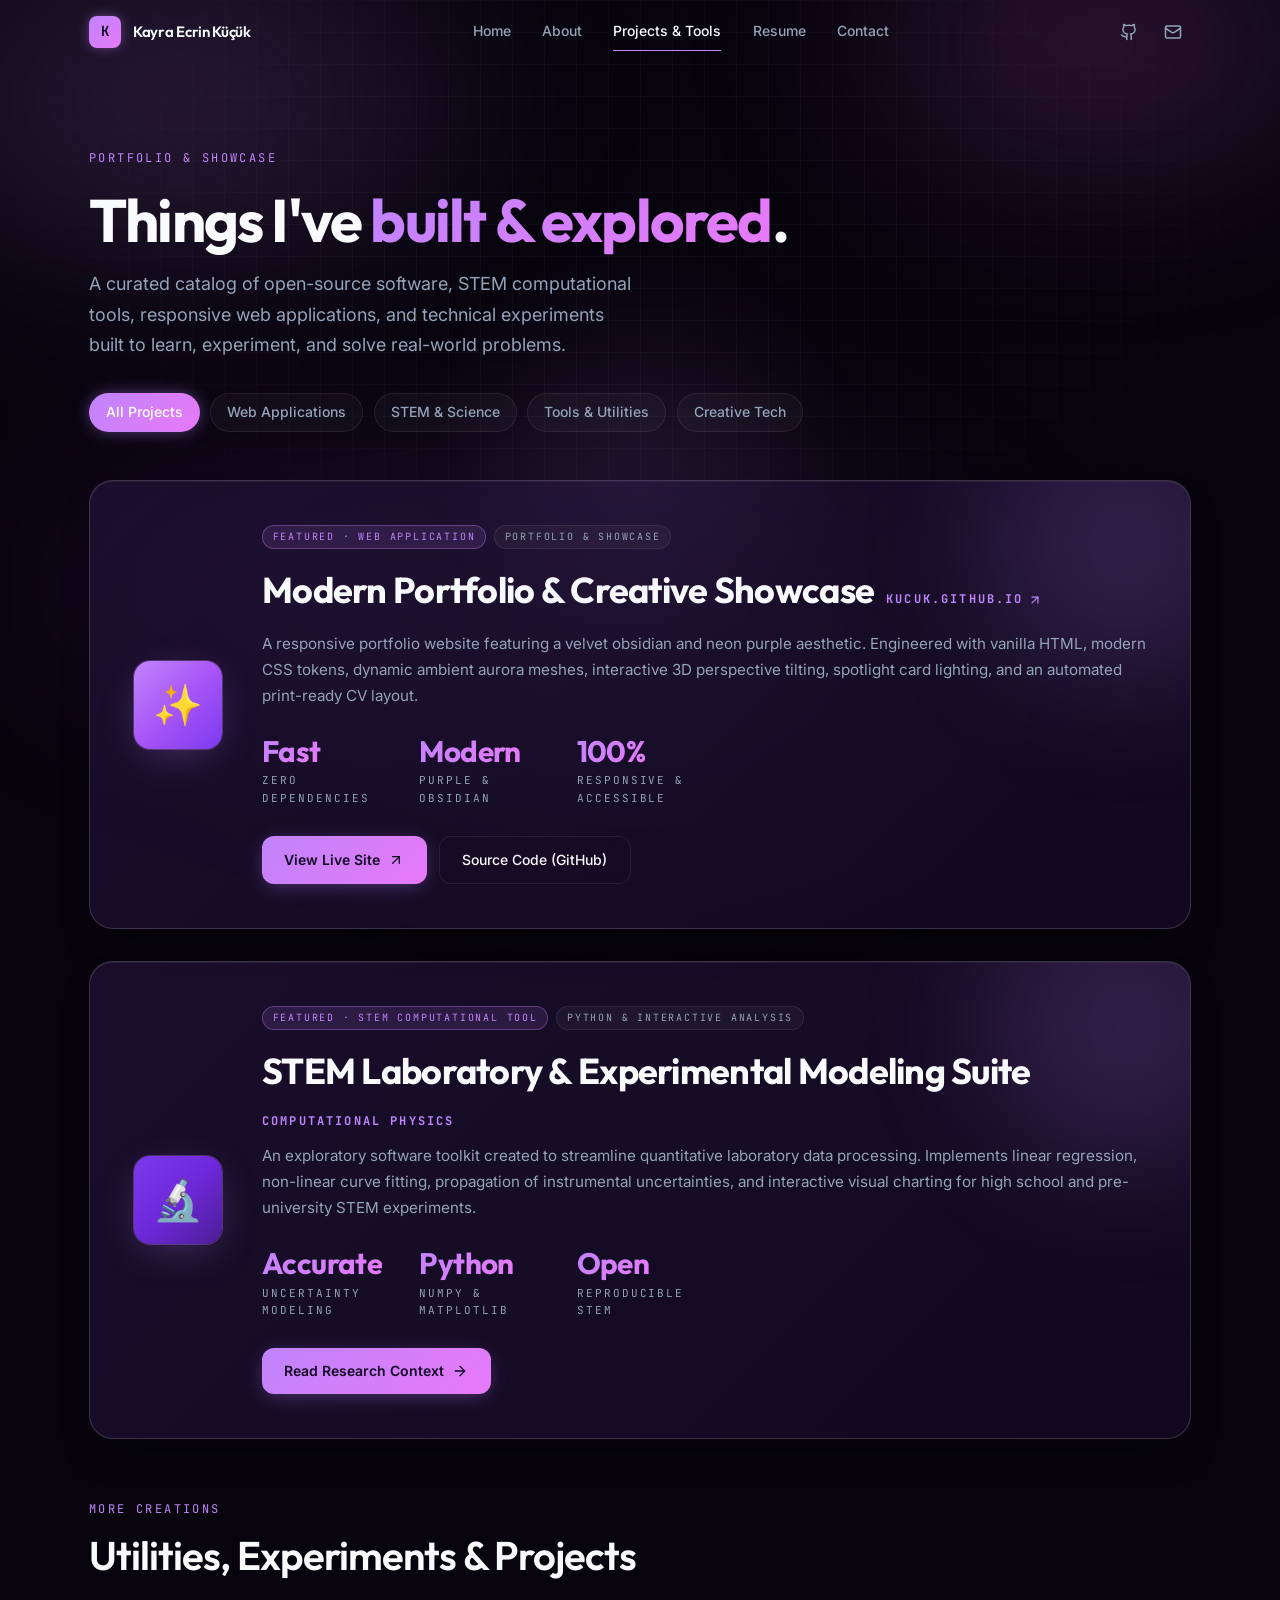
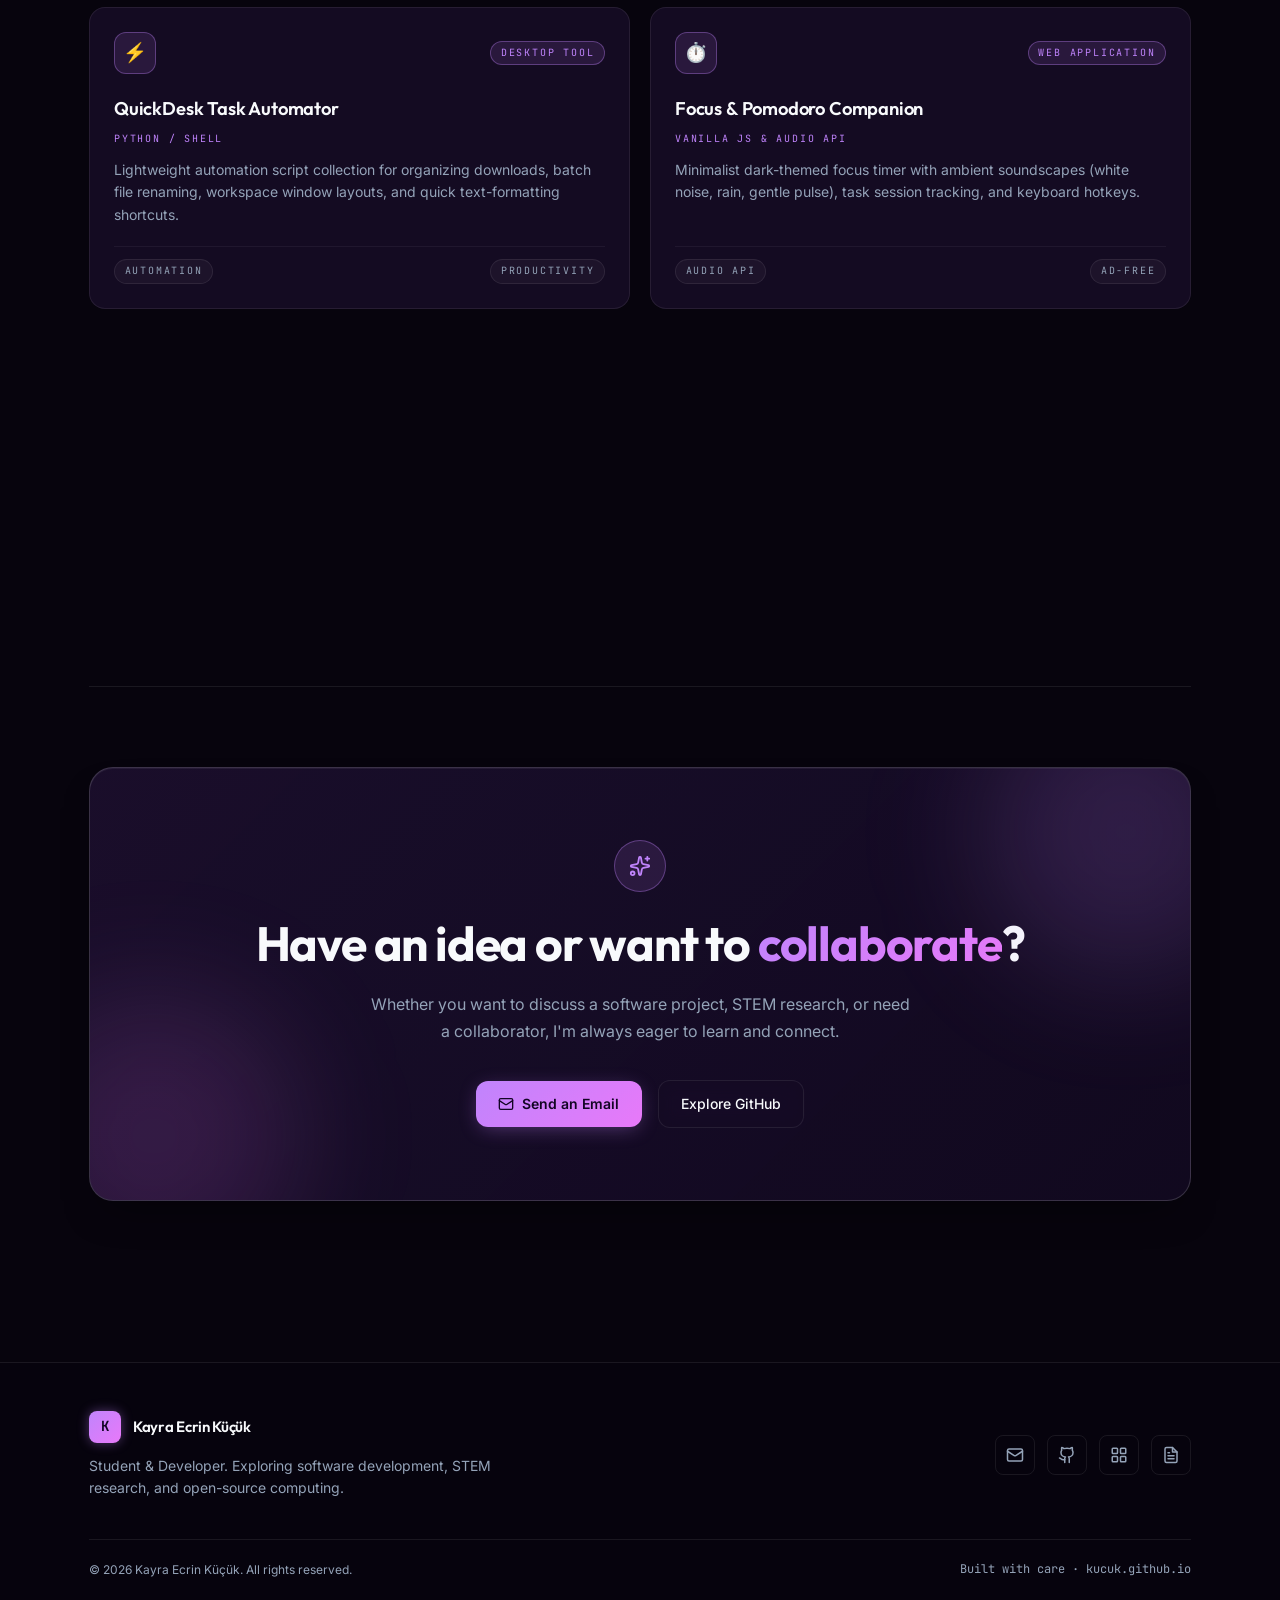
==== projects.html @ c06391b4 "commit" ====
<!DOCTYPE html>
<html lang="en">

<head>
    <meta charset="UTF-8">
    <meta name="viewport" content="width=device-width, initial-scale=1.0">
    <title>Projects & Tools — Kayra Ecrin Küçük</title>
    <link rel="icon" type="image/svg+xml" href="src/favicon.svg">
    <link rel="alternate icon" href="src/favicon.ico">
    <meta name="description"
        content="Explore software projects, STEM utilities, web applications, and technical experiments created by Kayra Ecrin Küçük.">
    <meta name="theme-color" content="#07040d">
    <meta property="og:title" content="Projects & Tools — Kayra Ecrin Küçük">
    <meta property="og:description"
        content="Explore open-source utilities, interactive web applications, computational tools, and creative STEM experiments.">
    <meta property="og:type" content="website">

    <!-- Stylesheets -->
    <link rel="preconnect" href="https://fonts.googleapis.com">
    <link rel="preconnect" href="https://fonts.gstatic.com" crossorigin>
    <link rel="stylesheet" href="css/style.css">
</head>

<body>
    <!-- Top Scroll Progress Bar -->
    <div class="scroll-progress-bar" aria-hidden="true">
        <div class="scroll-progress-indicator" id="scroll-progress"></div>
    </div>

    <!-- Atmospheric Backdrop -->
    <div class="bg-grid-fade" aria-hidden="true"></div>
    <div class="aurora-mesh" aria-hidden="true"></div>

    <!-- Navigation Header -->
    <header class="site-header">
        <div class="max-w-container header-inner">
            <a href="index.html" class="brand-link" aria-label="Kayra Ecrin Küçük Home">
                <span class="brand-logo-box">K</span>
                <span>Kayra Ecrin Küçük</span>
            </a>

            <nav class="nav-links" aria-label="Main Navigation">
                <a href="index.html" class="nav-link">Home</a>
                <a href="index.html#about" class="nav-link">About</a>
                <a href="projects.html" class="nav-link active">Projects & Tools</a>
                <a href="resume.html" class="nav-link">Resume</a>
                <a href="#contact" class="nav-link">Contact</a>
            </nav>

            <div class="header-actions">
                <a href="https://github.com/kkucuk32" target="_blank" rel="noopener noreferrer" class="icon-button"
                    aria-label="GitHub Profile" title="GitHub: @kkucuk32">
                    <svg xmlns="http://www.w3.org/2000/svg" width="18" height="18" viewBox="0 0 24 24" fill="none"
                        stroke="currentColor" stroke-width="2" stroke-linecap="round" stroke-linejoin="round">
                        <path
                            d="M15 22v-4a4.8 4.8 0 0 0-1-3.5c3 0 6-2 6-5.5.08-1.25-.27-2.48-1-3.5.28-1.15.28-2.35 0-3.5 0 0-1 0-3 1.5-2.64-.5-5.36-.5-8 0C6 2 5 2 5 2c-.3 1.15-.3 2.35 0 3.5A5.403 5.403 0 0 0 4 9c0 3.5 3 5.5 6 5.5-.39.49-.68 1.05-.85 1.65-.17.6-.22 1.23-.15 1.85v4">
                        </path>
                        <path d="M9 18c-4.51 2-5-2-7-2"></path>
                    </svg>
                </a>
                <a href="mailto:kayraecrinkucuk@gmail.com" class="icon-button" aria-label="Send Email"
                    title="kayraecrinkucuk@gmail.com">
                    <svg xmlns="http://www.w3.org/2000/svg" width="18" height="18" viewBox="0 0 24 24" fill="none"
                        stroke="currentColor" stroke-width="2" stroke-linecap="round" stroke-linejoin="round">
                        <rect width="20" height="16" x="2" y="4" rx="2"></rect>
                        <path d="m22 7-8.97 5.7a1.94 1.94 0 0 1-2.06 0L2 7"></path>
                    </svg>
                </a>
                <button type="button" class="mobile-toggle" id="mobile-toggle" aria-label="Toggle navigation menu"
                    aria-expanded="false">
                    <svg xmlns="http://www.w3.org/2000/svg" width="18" height="18" viewBox="0 0 24 24" fill="none"
                        stroke="currentColor" stroke-width="2" stroke-linecap="round" stroke-linejoin="round">
                        <path d="M4 6h16"></path>
                        <path d="M4 12h16"></path>
                        <path d="M4 18h16"></path>
                    </svg>
                </button>
            </div>
        </div>
    </header>

    <!-- Mobile Drawer -->
    <div class="mobile-nav-drawer" id="mobile-drawer" aria-label="Mobile Navigation">
        <a href="index.html" class="mobile-nav-link">
            <span>Home</span>
            <span>→</span>
        </a>
        <a href="index.html#about" class="mobile-nav-link">
            <span>About</span>
            <span>→</span>
        </a>
        <a href="projects.html" class="mobile-nav-link active">
            <span>Projects & Tools</span>
            <span>→</span>
        </a>
        <a href="resume.html" class="mobile-nav-link">
            <span>Resume / Profile</span>
            <span>→</span>
        </a>
        <a href="#contact" class="mobile-nav-link">
            <span>Contact</span>
            <span>→</span>
        </a>
        <a href="mailto:kayraecrinkucuk@gmail.com" class="mobile-nav-link">
            <span>Email (kayraecrinkucuk@gmail.com)</span>
            <span>✉️</span>
        </a>
        <a href="https://github.com/kkucuk32" target="_blank" rel="noopener noreferrer" class="mobile-nav-link">
            <span>GitHub (@kkucuk32)</span>
            <span>↗</span>
        </a>
    </div>

    <!-- Main Content -->
    <main class="site-main">
        <div class="max-w-container section-pad">
            <!-- Header Title -->
            <div class="reveal">
                <span class="section-tag">Portfolio & Showcase</span>
                <h1 class="hero-title" style="margin-top: 0.5rem; font-size: clamp(2.4rem, 5vw, 3.75rem);">
                    Things I've <span class="text-gradient">built & explored</span>.
                </h1>
                <p class="hero-desc" style="margin-top: 1rem;">
                    A curated catalog of open-source software, STEM computational tools, responsive web applications,
                    and technical experiments built to learn, experiment, and solve real-world problems.
                </p>
            </div>

            <!-- Filter Buttons -->
            <div class="reveal filter-tabs">
                <button type="button" class="filter-btn active" data-filter="all">All Projects</button>
                <button type="button" class="filter-btn" data-filter="web">Web Applications</button>
                <button type="button" class="filter-btn" data-filter="stem">STEM & Science</button>
                <button type="button" class="filter-btn" data-filter="tools">Tools & Utilities</button>
                <button type="button" class="filter-btn" data-filter="creative">Creative Tech</button>
            </div>

            <!-- Featured Highlight Project Hero Card 1 -->
            <div class="reveal project-filter-item" data-category="web">
                <article class="featured-project-card">
                    <div class="cta-glow-1"></div>
                    <div class="featured-project-grid">
                        <div class="featured-logo-box" style="background: linear-gradient(135deg, #c084fc 0%, #a855f7 50%, #7c3aed 100%);">
                            ✨
                        </div>
                        <div>
                            <div style="display: flex; align-items: center; gap: 0.5rem; flex-wrap: wrap;">
                                <span class="tag-badge" style="background: rgba(192, 132, 252, 0.12); border-color: rgba(192, 132, 252, 0.35); color: #c084fc;">Featured · Web Application</span>
                                <span class="tag-badge-muted">Portfolio & Showcase</span>
                            </div>

                            <h2 class="featured-project-title">
                                <span>Modern Portfolio & Creative Showcase</span>
                                <a href="index.html" class="featured-link-sub">
                                    <span>kucuk.github.io</span>
                                    <svg xmlns="http://www.w3.org/2000/svg" width="14" height="14" viewBox="0 0 24 24"
                                        fill="none" stroke="currentColor" stroke-width="2" stroke-linecap="round"
                                        stroke-linejoin="round">
                                        <path d="M7 7h10v10"></path>
                                        <path d="M7 17 17 7"></path>
                                    </svg>
                                </a>
                            </h2>

                            <p class="hero-desc" style="margin-top: 0.75rem; max-width: 100%; font-size: 0.95rem;">
                                A responsive portfolio website featuring a velvet obsidian and neon purple aesthetic.
                                Engineered with vanilla HTML, modern CSS tokens, dynamic ambient aurora meshes, interactive 3D perspective tilting, spotlight card lighting, and an automated print-ready CV layout.
                            </p>

                            <div class="featured-stats-row">
                                <div class="stat-item">
                                    <span class="stat-number" style="font-size: 1.85rem;"><span
                                            class="text-gradient">Fast</span></span>
                                    <span class="stat-label">Zero Dependencies</span>
                                </div>
                                <div class="stat-item">
                                    <span class="stat-number" style="font-size: 1.85rem;"><span
                                            class="text-gradient">Modern</span></span>
                                    <span class="stat-label">Purple & Obsidian</span>
                                </div>
                                <div class="stat-item">
                                    <span class="stat-number" style="font-size: 1.85rem;"><span
                                            class="text-gradient">100%</span></span>
                                    <span class="stat-label">Responsive & Accessible</span>
                                </div>
                            </div>

                            <div style="margin-top: 1.75rem; display: flex; gap: 0.75rem; flex-wrap: wrap;">
                                <a href="index.html" class="btn-primary animate-pulse-glow">
                                    <span>View Live Site</span>
                                    <svg class="btn-arrow" xmlns="http://www.w3.org/2000/svg" width="16" height="16"
                                        viewBox="0 0 24 24" fill="none" stroke="currentColor" stroke-width="2"
                                        stroke-linecap="round" stroke-linejoin="round">
                                        <path d="M7 7h10v10"></path>
                                        <path d="M7 17 17 7"></path>
                                    </svg>
                                </a>
                                <a href="https://github.com/kkucuk32/kucuk.github.io" target="_blank" rel="noopener noreferrer" class="btn-secondary">
                                    <span>Source Code (GitHub)</span>
                                </a>
                            </div>
                        </div>
                    </div>
                </article>
            </div>

            <!-- Featured Highlight Project Hero Card 2 -->
            <div class="reveal project-filter-item" data-category="stem" style="margin-top: 2rem;">
                <article class="featured-project-card" style="margin-top: 0;">
                    <div class="cta-glow-1"></div>
                    <div class="featured-project-grid">
                        <div class="featured-logo-box" style="background: linear-gradient(135deg, #7c3aed 0%, #6d28d9 50%, #4c1d95 100%);">
                            🔬
                        </div>
                        <div>
                            <div style="display: flex; align-items: center; gap: 0.5rem; flex-wrap: wrap;">
                                <span class="tag-badge">Featured · STEM Computational Tool</span>
                                <span class="tag-badge-muted">Python & Interactive Analysis</span>
                            </div>

                            <h2 class="featured-project-title">
                                <span>STEM Laboratory & Experimental Modeling Suite</span>
                                <span class="featured-link-sub">
                                    <span>Computational Physics</span>
                                </span>
                            </h2>

                            <p class="hero-desc" style="margin-top: 0.75rem; max-width: 100%; font-size: 0.95rem;">
                                An exploratory software toolkit created to streamline quantitative laboratory data processing.
                                Implements linear regression, non-linear curve fitting, propagation of instrumental uncertainties,
                                and interactive visual charting for high school and pre-university STEM experiments.
                            </p>

                            <div class="featured-stats-row">
                                <div class="stat-item">
                                    <span class="stat-number" style="font-size: 1.85rem;"><span
                                            class="text-gradient">Accurate</span></span>
                                    <span class="stat-label">Uncertainty Modeling</span>
                                </div>
                                <div class="stat-item">
                                    <span class="stat-number" style="font-size: 1.85rem;"><span
                                            class="text-gradient">Python</span></span>
                                    <span class="stat-label">NumPy & Matplotlib</span>
                                </div>
                                <div class="stat-item">
                                    <span class="stat-number" style="font-size: 1.85rem;"><span
                                            class="text-gradient">Open</span></span>
                                    <span class="stat-label">Reproducible STEM</span>
                                </div>
                            </div>

                            <div style="margin-top: 1.75rem;">
                                <a href="resume.html#investigations" class="btn-primary">
                                    <span>Read Research Context</span>
                                    <svg class="btn-arrow" xmlns="http://www.w3.org/2000/svg" width="16" height="16"
                                        viewBox="0 0 24 24" fill="none" stroke="currentColor" stroke-width="2"
                                        stroke-linecap="round" stroke-linejoin="round">
                                        <path d="M5 12h14"></path>
                                        <path d="m12 5 7 7-7 7"></path>
                                    </svg>
                                </a>
                            </div>
                        </div>
                    </div>
                </article>
            </div>

            <!-- Additional Projects Grid -->
            <div style="margin-top: 3.5rem;">
                <div class="reveal">
                    <span class="section-tag">More Creations</span>
                    <h2 class="section-heading">Utilities, Experiments & Projects</h2>
                </div>

                <div class="projects-grid" style="margin-top: 1.75rem;">
                    <!-- Project Item 3 -->
                    <div class="reveal project-filter-item" data-category="tools">
                        <div class="spotlight-card">
                            <div class="spotlight-top">
                                <div class="spotlight-icon-box">⚡</div>
                                <span class="tag-badge">Desktop Tool</span>
                            </div>
                            <h3 class="spotlight-title">QuickDesk Task Automator</h3>
                            <span class="spotlight-link-tag">
                                Python / Shell
                            </span>
                            <p class="spotlight-desc">
                                Lightweight automation script collection for organizing downloads, batch file renaming,
                                workspace window layouts, and quick text-formatting shortcuts.
                            </p>
                            <div class="spotlight-footer">
                                <span class="tag-badge-muted">Automation</span>
                                <span class="tag-badge-muted">Productivity</span>
                            </div>
                        </div>
                    </div>

                    <!-- Project Item 4 -->
                    <div class="reveal project-filter-item" data-category="web">
                        <div class="spotlight-card">
                            <div class="spotlight-top">
                                <div class="spotlight-icon-box">⏱️</div>
                                <span class="tag-badge">Web Application</span>
                            </div>
                            <h3 class="spotlight-title">Focus & Pomodoro Companion</h3>
                            <span class="spotlight-link-tag">
                                Vanilla JS & Audio API
                            </span>
                            <p class="spotlight-desc">
                                Minimalist dark-themed focus timer with ambient soundscapes (white noise, rain, gentle pulse),
                                task session tracking, and keyboard hotkeys.
                            </p>
                            <div class="spotlight-footer">
                                <span class="tag-badge-muted">Audio API</span>
                                <span class="tag-badge-muted">Ad-Free</span>
                            </div>
                        </div>
                    </div>

                    <!-- Project Item 5 -->
                    <div class="reveal project-filter-item" data-category="stem">
                        <div class="spotlight-card">
                            <div class="spotlight-top">
                                <div class="spotlight-icon-box">📊</div>
                                <span class="tag-badge">STEM Analysis</span>
                            </div>
                            <h3 class="spotlight-title">RC Circuit Discharge Simulator</h3>
                            <span class="spotlight-link-tag">
                                Calculus & Simulation
                            </span>
                            <p class="spotlight-desc">
                                Mathematical model illustrating differential equations governing capacitor charging and discharging
                                through resistive networks with real-time parameter tweaking.
                            </p>
                            <div class="spotlight-footer">
                                <span class="tag-badge-muted">Mathematics</span>
                                <span class="tag-badge-muted">Electronics</span>
                            </div>
                        </div>
                    </div>

                    <!-- Project Item 6 -->
                    <div class="reveal project-filter-item" data-category="creative">
                        <div class="spotlight-card">
                            <div class="spotlight-top">
                                <div class="spotlight-icon-box">🎨</div>
                                <span class="tag-badge">Creative Tech</span>
                            </div>
                            <h3 class="spotlight-title">Generative Shader Canvas</h3>
                            <span class="spotlight-link-tag">
                                WebGL / Canvas API
                            </span>
                            <p class="spotlight-desc">
                                Interactive generative art experiments featuring particle flow fields, wave harmonics,
                                and audio-reactive spectrum visualizations rendered in real-time.
                            </p>
                            <div class="spotlight-footer">
                                <span class="tag-badge-muted">WebGL</span>
                                <span class="tag-badge-muted">Generative Art</span>
                            </div>
                        </div>
                    </div>
                </div>
            </div>

            <!-- CTA Section -->
            <section id="contact" class="section-divider section-pad" style="margin-top: 3.5rem;">
                <div class="reveal">
                    <div class="cta-card">
                        <div class="cta-glow-1"></div>
                        <div class="cta-glow-2"></div>

                        <div class="cta-icon-box">
                            <svg xmlns="http://www.w3.org/2000/svg" width="22" height="22" viewBox="0 0 24 24"
                                fill="none" stroke="currentColor" stroke-width="2" stroke-linecap="round"
                                stroke-linejoin="round">
                                <path
                                    d="M11.017 2.814a1 1 0 0 1 1.966 0l1.051 5.558a2 2 0 0 0 1.594 1.594l5.558 1.051a1 1 0 0 1 0 1.966l-5.558 1.051a2 2 0 0 0-1.594 1.594l-1.051 5.558a1 1 0 0 1-1.966 0l-1.051-5.558a2 2 0 0 0-1.594-1.594l-5.558-1.051a1 1 0 0 1 0-1.966l5.558-1.051a2 2 0 0 0 1.594-1.594z">
                                </path>
                                <path d="M20 2v4"></path>
                                <path d="M22 4h-4"></path>
                                <circle cx="4" cy="20" r="2"></circle>
                            </svg>
                        </div>

                        <h2 class="cta-title">
                            Have an idea or want to <span class="text-gradient">collaborate</span>?
                        </h2>

                        <p class="cta-desc">
                            Whether you want to discuss a software project, STEM research, or need a collaborator,
                            I'm always eager to learn and connect.
                        </p>

                        <div class="cta-actions">
                            <a href="mailto:kayraecrinkucuk@gmail.com" class="btn-primary animate-pulse-glow">
                                <svg xmlns="http://www.w3.org/2000/svg" width="16" height="16" viewBox="0 0 24 24"
                                    fill="none" stroke="currentColor" stroke-width="2" stroke-linecap="round"
                                    stroke-linejoin="round">
                                    <rect width="20" height="16" x="2" y="4" rx="2"></rect>
                                    <path d="m22 7-8.97 5.7a1.94 1.94 0 0 1-2.06 0L2 7"></path>
                                </svg>
                                <span>Send an Email</span>
                            </a>
                            <a href="https://github.com/kkucuk32" target="_blank" rel="noopener noreferrer"
                                class="btn-secondary">
                                <span>Explore GitHub</span>
                            </a>
                        </div>
                    </div>
                </div>
            </section>
        </div>
    </main>

    <!-- Footer -->
    <footer class="site-footer">
        <div class="max-w-container">
            <div class="footer-top">
                <div class="footer-brand">
                    <a href="index.html" class="brand-link">
                        <span class="brand-logo-box">K</span>
                        <span>Kayra Ecrin Küçük</span>
                    </a>
                    <p class="footer-bio">
                        Student & Developer. Exploring software development, STEM research, and open-source computing.
                    </p>
                </div>

                <div class="footer-social-links">
                    <a href="mailto:kayraecrinkucuk@gmail.com" class="footer-social-btn"
                        aria-label="Email Kayra Ecrin Küçük" title="kayraecrinkucuk@gmail.com">
                        <svg xmlns="http://www.w3.org/2000/svg" width="18" height="18" viewBox="0 0 24 24" fill="none"
                            stroke="currentColor" stroke-width="2" stroke-linecap="round" stroke-linejoin="round">
                            <rect width="20" height="16" x="2" y="4" rx="2"></rect>
                            <path d="m22 7-8.97 5.7a1.94 1.94 0 0 1-2.06 0L2 7"></path>
                        </svg>
                    </a>
                    <a href="https://github.com/kkucuk32" target="_blank" rel="noopener noreferrer"
                        class="footer-social-btn" aria-label="GitHub Profile" title="GitHub">
                        <svg xmlns="http://www.w3.org/2000/svg" width="18" height="18" viewBox="0 0 24 24" fill="none"
                            stroke="currentColor" stroke-width="2" stroke-linecap="round" stroke-linejoin="round">
                            <path
                                d="M15 22v-4a4.8 4.8 0 0 0-1-3.5c3 0 6-2 6-5.5.08-1.25-.27-2.48-1-3.5.28-1.15.28-2.35 0-3.5 0 0-1 0-3 1.5-2.64-.5-5.36-.5-8 0C6 2 5 2 5 2c-.3 1.15-.3 2.35 0 3.5A5.403 5.403 0 0 0 4 9c0 3.5 3 5.5 6 5.5-.39.49-.68 1.05-.85 1.65-.17.6-.22 1.23-.15 1.85v4">
                            </path>
                            <path d="M9 18c-4.51 2-5-2-7-2"></path>
                        </svg>
                    </a>
                    <a href="projects.html" class="footer-social-btn" aria-label="Projects" title="Projects">
                        <svg xmlns="http://www.w3.org/2000/svg" width="18" height="18" viewBox="0 0 24 24" fill="none"
                            stroke="currentColor" stroke-width="2" stroke-linecap="round" stroke-linejoin="round">
                            <rect width="7" height="7" x="3" y="3" rx="1"></rect>
                            <rect width="7" height="7" x="14" y="3" rx="1"></rect>
                            <rect width="7" height="7" x="14" y="14" rx="1"></rect>
                            <rect width="7" height="7" x="3" y="14" rx="1"></rect>
                        </svg>
                    </a>
                    <a href="resume.html" class="footer-social-btn" aria-label="Resume / CV" title="Resume">
                        <svg xmlns="http://www.w3.org/2000/svg" width="18" height="18" viewBox="0 0 24 24" fill="none"
                            stroke="currentColor" stroke-width="2" stroke-linecap="round" stroke-linejoin="round">
                            <path d="M14 2H6a2 2 0 0 0-2 2v16a2 2 0 0 0 2 2h12a2 2 0 0 0 2-2V8z"></path>
                            <polyline points="14 2 14 8 20 8"></polyline>
                            <line x1="16" y1="13" x2="8" y2="13"></line>
                            <line x1="16" y1="17" x2="8" y2="17"></line>
                            <polyline points="10 9 9 9 8 9"></polyline>
                        </svg>
                    </a>
                </div>
            </div>

            <div class="footer-bottom">
                <span>© 2026 Kayra Ecrin Küçük. All rights reserved.</span>
                <span class="font-mono">Built with care · kucuk.github.io</span>
            </div>
        </div>
    </footer>

    <!-- JavaScript -->
    <script src="scripts/main.js"></script>
</body>

</html>
---- css/style.css ----
﻿@import url('https://fonts.googleapis.com/css2?family=Inter:wght@300;400;500;600;700;800&family=JetBrains+Mono:wght@400;500;600&family=Outfit:wght@500;600;700;800&display=swap');

:root {
    /* Color Palette — Kayra Ecrin Küçük's Velvet Obsidian & Luminous Purple Aesthetic */
    --background: #07040d;
    --background-subtle: #0d0718;
    --surface: rgba(20, 11, 36, 0.6);
    --surface-elevated: rgba(34, 18, 56, 0.7);
    --surface-solid: #140b24;
    --border: rgba(255, 255, 255, 0.08);
    --border-strong: rgba(255, 255, 255, 0.16);
    --border-primary: rgba(192, 132, 252, 0.35);

    --primary: #c084fc;
    --primary-glow: #e879f9;
    --primary-foreground: #120524;
    --primary-subtle: rgba(192, 132, 252, 0.12);

    --foreground: #f8fafc;
    --muted-foreground: #94a3b8;

    --font-sans: 'Inter', -apple-system, BlinkMacSystemFont, 'Segoe UI', Roboto, sans-serif;
    --font-display: 'Outfit', 'Inter', sans-serif;
    --font-mono: 'JetBrains Mono', ui-monospace, monospace;

    --radius-sm: 8px;
    --radius-md: 12px;
    --radius-lg: 16px;
    --radius-xl: 24px;
    --radius-full: 9999px;

    --gradient-warm: linear-gradient(135deg, #c084fc 0%, #e879f9 100%);
    --gradient-radial: radial-gradient(circle at 50% 0%, rgba(192, 132, 252, 0.15) 0%, transparent 65%);
    --shadow-card: 0 1px 0 0 rgba(255, 255, 255, 0.06) inset, 0 20px 40px -20px rgba(0, 0, 0, 0.6);
    --shadow-glow: 0 0 0 1px rgba(192, 132, 252, 0.3), 0 10px 40px -10px rgba(192, 132, 252, 0.35);

    --max-w-content: 1150px;
}

/* Reset & Base */
*, *::before, *::after {
    box-sizing: border-box;
    margin: 0;
    padding: 0;
}

html {
    scroll-behavior: smooth;
    color-scheme: dark;
    -webkit-font-smoothing: antialiased;
    -moz-osx-font-smoothing: grayscale;
    text-rendering: optimizeLegibility;
}

body {
    background-color: var(--background);
    color: var(--foreground);
    font-family: var(--font-sans);
    line-height: 1.6;
    overflow-x: hidden;
    min-height: 100vh;
    display: flex;
    flex-direction: column;
}

::selection {
    background-color: rgba(192, 132, 252, 0.3);
    color: #ffffff;
}

a {
    color: inherit;
    text-decoration: none;
}

button {
    background: none;
    border: none;
    color: inherit;
    cursor: pointer;
    font: inherit;
}

/* Top Scroll Progress Line */
.scroll-progress-bar {
    position: fixed;
    left: 0;
    top: 0;
    width: 100%;
    height: 2px;
    z-index: 100;
    background: transparent;
    pointer-events: none;
}

.scroll-progress-indicator {
    height: 100%;
    width: 0%;
    background: var(--gradient-warm);
    box-shadow: 0 0 14px rgba(192, 132, 252, 0.7);
    transition: width 0.08s linear;
}

/* Background Atmosphere Effects */
.bg-grid-fade {
    position: absolute;
    inset: 0;
    background-image: 
        linear-gradient(to right, rgba(255, 255, 255, 0.03) 1px, transparent 1px),
        linear-gradient(to bottom, rgba(255, 255, 255, 0.03) 1px, transparent 1px);
    background-size: 32px 32px;
    mask-image: radial-gradient(ellipse 70% 60% at 50% 25%, #000 30%, transparent 80%);
    -webkit-mask-image: radial-gradient(ellipse 70% 60% at 50% 25%, #000 30%, transparent 80%);
    pointer-events: none;
    z-index: 0;
}

.aurora-mesh {
    position: absolute;
    left: 50%;
    top: 35%;
    width: 120%;
    height: 120%;
    transform: translate(-50%, -50%);
    background:
        radial-gradient(35% 30% at 20% 30%, rgba(192, 132, 252, 0.22) 0%, transparent 70%),
        radial-gradient(30% 25% at 80% 25%, rgba(232, 121, 249, 0.2) 0%, transparent 70%),
        radial-gradient(40% 35% at 50% 80%, rgba(192, 132, 252, 0.16) 0%, transparent 70%),
        radial-gradient(28% 22% at 25% 75%, rgba(168, 85, 247, 0.15) 0%, transparent 70%);
    filter: blur(80px) saturate(1.2);
    animation: aurora-drift 24s ease-in-out infinite alternate;
    pointer-events: none;
    z-index: 0;
    will-change: transform, filter;
}

@keyframes aurora-drift {
    0% {
        transform: translate(-50%, -50%) rotate(0deg) scale(1);
    }
    50% {
        transform: translate(-48%, -52%) rotate(3deg) scale(1.05);
    }
    100% {
        transform: translate(-52%, -48%) rotate(-3deg) scale(0.98);
    }
}

.cursor-glow {
    position: fixed;
    width: 450px;
    height: 450px;
    background: radial-gradient(circle, rgba(192, 132, 252, 0.08) 0%, transparent 70%);
    border-radius: 50%;
    pointer-events: none;
    transform: translate(-50%, -50%);
    z-index: 1;
    transition: opacity 0.3s ease;
}

/* Layout Container */
.max-w-container {
    max-width: var(--max-w-content);
    margin-left: auto;
    margin-right: auto;
    padding-left: 1.5rem;
    padding-right: 1.5rem;
    width: 100%;
}

/* Header & Navigation */
.site-header {
    position: fixed;
    top: 0;
    left: 0;
    right: 0;
    z-index: 50;
    height: 4rem;
    transition: all 0.3s ease;
    border-bottom: 1px solid transparent;
}

.site-header.scrolled {
    background-color: rgba(7, 4, 13, 0.85);
    backdrop-filter: blur(14px);
    -webkit-backdrop-filter: blur(14px);
    border-bottom: 1px solid var(--border);
    box-shadow: 0 4px 20px -2px rgba(0, 0, 0, 0.5);
}

.header-inner {
    height: 100%;
    display: flex;
    align-items: center;
    justify-content: space-between;
}

.brand-link {
    display: flex;
    align-items: center;
    gap: 0.75rem;
    font-family: var(--font-display);
    font-size: 0.9375rem;
    font-weight: 600;
    letter-spacing: -0.02em;
    transition: opacity 0.2s ease;
}

.brand-link:hover {
    opacity: 0.9;
}

.brand-logo-box {
    display: grid;
    place-items: center;
    width: 2rem;
    height: 2rem;
    border-radius: 8px;
    background: var(--gradient-warm);
    color: var(--primary-foreground);
    font-family: var(--font-mono);
    font-size: 0.875rem;
    font-weight: 700;
    box-shadow: 0 0 12px rgba(192, 132, 252, 0.4);
}

.nav-links {
    display: none;
    align-items: center;
    gap: 0.25rem;
}

@media (min-width: 768px) {
    .nav-links {
        display: flex;
    }
}

.nav-link {
    position: relative;
    padding: 0.45rem 0.85rem;
    font-size: 0.875rem;
    font-weight: 500;
    color: var(--muted-foreground);
    transition: color 0.2s ease;
    border-radius: var(--radius-sm);
}

.nav-link:hover,
.nav-link.active {
    color: var(--foreground);
}

.nav-link::after {
    content: '';
    position: absolute;
    left: 0.85rem;
    right: 0.85rem;
    bottom: -1px;
    height: 1px;
    background: var(--primary);
    transform: scaleX(0);
    transform-origin: left;
    transition: transform 0.25s ease;
}

.nav-link:hover::after,
.nav-link.active::after {
    transform: scaleX(1);
}

.header-actions {
    display: flex;
    align-items: center;
    gap: 0.5rem;
}

.icon-button {
    display: grid;
    place-items: center;
    width: 2.25rem;
    height: 2.25rem;
    border-radius: var(--radius-sm);
    color: var(--muted-foreground);
    border: 1px solid transparent;
    transition: all 0.2s ease;
}

.icon-button:hover {
    color: var(--primary);
    background-color: var(--primary-subtle);
    border-color: var(--border-primary);
}

.mobile-toggle {
    display: grid;
    place-items: center;
    width: 2.25rem;
    height: 2.25rem;
    border-radius: var(--radius-sm);
    border: 1px solid var(--border);
    color: var(--foreground);
}

@media (min-width: 768px) {
    .mobile-toggle {
        display: none;
    }
}

/* Mobile Nav Drawer */
.mobile-nav-drawer {
    display: none;
    position: fixed;
    top: 4rem;
    left: 0;
    right: 0;
    background-color: rgba(7, 4, 13, 0.96);
    backdrop-filter: blur(20px);
    -webkit-backdrop-filter: blur(20px);
    border-bottom: 1px solid var(--border);
    padding: 1.25rem 1.5rem;
    flex-direction: column;
    gap: 0.75rem;
    z-index: 49;
    box-shadow: 0 10px 30px rgba(0, 0, 0, 0.5);
    animation: drawer-fade-in 0.2s ease;
}

.mobile-nav-drawer.open {
    display: flex;
}

@keyframes drawer-fade-in {
    from {
        opacity: 0;
        transform: translateY(-8px);
    }
    to {
        opacity: 1;
        transform: translateY(0);
    }
}

.mobile-nav-link {
    font-size: 1rem;
    font-weight: 500;
    color: var(--muted-foreground);
    padding: 0.6rem 0;
    border-bottom: 1px solid var(--border);
    display: flex;
    justify-content: space-between;
    align-items: center;
}

.mobile-nav-link.active,
.mobile-nav-link:hover {
    color: var(--primary);
}

/* Typography Utilities */
.font-display {
    font-family: var(--font-display);
}

.font-mono {
    font-family: var(--font-mono);
}

.text-gradient {
    background: var(--gradient-warm);
    -webkit-background-clip: text;
    background-clip: text;
    -webkit-text-fill-color: transparent;
    display: inline;
}

.section-tag {
    font-family: var(--font-mono);
    font-size: 0.75rem;
    text-transform: uppercase;
    letter-spacing: 0.2em;
    color: var(--primary);
    margin-bottom: 0.75rem;
    display: inline-block;
}

.section-heading {
    font-family: var(--font-display);
    font-size: clamp(1.85rem, 3.5vw, 2.5rem);
    font-weight: 600;
    letter-spacing: -0.025em;
    line-height: 1.2;
}

/* Badges */
.badge-pill {
    display: inline-flex;
    align-items: center;
    gap: 0.5rem;
    padding: 0.35rem 0.85rem;
    border-radius: var(--radius-full);
    border: 1px solid var(--border);
    background-color: rgba(20, 11, 36, 0.6);
    backdrop-filter: blur(12px);
    -webkit-backdrop-filter: blur(12px);
    font-family: var(--font-mono);
    font-size: 0.6875rem;
    text-transform: uppercase;
    letter-spacing: 0.18em;
    color: var(--muted-foreground);
}

.pulse-dot {
    width: 6px;
    height: 6px;
    border-radius: 50%;
    background-color: var(--primary);
    box-shadow: 0 0 8px var(--primary);
    animation: dot-pulse 2s cubic-bezier(0.4, 0, 0.6, 1) infinite;
}

@keyframes dot-pulse {
    0%, 100% {
        opacity: 1;
        transform: scale(1);
    }
    50% {
        opacity: 0.4;
        transform: scale(0.85);
    }
}

.tag-badge {
    display: inline-flex;
    align-items: center;
    gap: 0.35rem;
    padding: 0.2rem 0.6rem;
    border-radius: var(--radius-full);
    font-family: var(--font-mono);
    font-size: 0.625rem;
    text-transform: uppercase;
    letter-spacing: 0.18em;
    border: 1px solid var(--border-primary);
    background-color: var(--primary-subtle);
    color: var(--primary);
}

.tag-badge-muted {
    display: inline-flex;
    align-items: center;
    padding: 0.2rem 0.6rem;
    border-radius: var(--radius-full);
    font-family: var(--font-mono);
    font-size: 0.625rem;
    text-transform: uppercase;
    letter-spacing: 0.18em;
    border: 1px solid var(--border);
    background-color: rgba(255, 255, 255, 0.04);
    color: var(--muted-foreground);
}

/* Buttons */
.btn-primary {
    display: inline-flex;
    align-items: center;
    justify-content: center;
    gap: 0.5rem;
    padding: 0.75rem 1.4rem;
    border-radius: var(--radius-md);
    background: var(--gradient-warm);
    color: #120524;
    font-size: 0.875rem;
    font-weight: 600;
    transition: all 0.25s cubic-bezier(0.16, 1, 0.3, 1);
    box-shadow: 0 4px 20px -4px rgba(192, 132, 252, 0.4);
    position: relative;
    overflow: hidden;
}

.btn-primary:hover {
    transform: translateY(-2px);
    box-shadow: 0 8px 25px -4px rgba(192, 132, 252, 0.55);
}

.btn-primary .btn-arrow {
    transition: transform 0.2s ease;
}

.btn-primary:hover .btn-arrow {
    transform: translateX(3px);
}

.btn-secondary {
    display: inline-flex;
    align-items: center;
    justify-content: center;
    gap: 0.5rem;
    padding: 0.75rem 1.4rem;
    border-radius: var(--radius-md);
    border: 1px solid var(--border);
    background-color: rgba(20, 11, 36, 0.6);
    color: var(--foreground);
    font-size: 0.875rem;
    font-weight: 500;
    backdrop-filter: blur(10px);
    -webkit-backdrop-filter: blur(10px);
    transition: all 0.25s ease;
}

.btn-secondary:hover {
    border-color: var(--border-primary);
    background-color: var(--primary-subtle);
    color: var(--primary);
    transform: translateY(-2px);
}

/* Sections */
.site-main {
    flex: 1;
    padding-top: 4rem;
}

.section-divider {
    border-top: 1px solid var(--border);
    position: relative;
}

.section-pad {
    padding-top: 5rem;
    padding-bottom: 5rem;
}

@media (max-width: 640px) {
    .section-pad {
        padding-top: 3.5rem;
        padding-bottom: 3.5rem;
    }
}

/* Hero Section */
.hero-section {
    position: relative;
    overflow: hidden;
    min-height: calc(100vh - 4rem);
    display: flex;
    align-items: center;
    padding-top: 2rem;
    padding-bottom: 4rem;
}

.hero-grid {
    position: relative;
    z-index: 10;
    display: grid;
    grid-template-columns: 1fr;
    gap: 3rem;
    align-items: center;
}

@media (min-width: 992px) {
    .hero-grid {
        grid-template-columns: 1.15fr 0.85fr;
        gap: 4rem;
    }
}

.hero-content {
    display: flex;
    flex-direction: column;
}

.hero-title {
    font-family: var(--font-display);
    font-size: clamp(2.5rem, 5.5vw, 4.25rem);
    font-weight: 700;
    line-height: 1.08;
    letter-spacing: -0.03em;
    margin-top: 1.25rem;
}

.hero-desc {
    margin-top: 1.5rem;
    max-width: 34rem;
    font-size: clamp(0.95rem, 1.8vw, 1.125rem);
    line-height: 1.7;
    color: var(--muted-foreground);
}

.hero-desc a {
    color: var(--foreground);
    text-decoration: underline;
    text-decoration-color: rgba(192, 132, 252, 0.6);
    text-underline-offset: 4px;
    transition: color 0.2s ease;
}

.hero-desc a:hover {
    color: var(--primary);
}

.hero-cta-group {
    margin-top: 2.25rem;
    display: flex;
    flex-wrap: wrap;
    align-items: center;
    gap: 1rem;
}

/* Hero Portrait / Visual Emblem */
.hero-visual {
    display: flex;
    align-items: center;
    justify-content: center;
}

.avatar-wrapper {
    position: relative;
    transition: transform 0.3s cubic-bezier(0.2, 0, 0.1, 1);
    transform-style: preserve-3d;
}

.avatar-glow {
    position: absolute;
    inset: -1.5rem;
    border-radius: 50%;
    background-color: rgba(192, 132, 252, 0.2);
    filter: blur(48px);
    pointer-events: none;
    z-index: 0;
}

.avatar-ring {
    position: relative;
    width: 220px;
    height: 220px;
    border-radius: 50%;
    padding: 3px;
    background: var(--gradient-warm);
    box-shadow: 0 0 35px -5px rgba(192, 132, 252, 0.4);
}

@media (min-width: 640px) {
    .avatar-ring {
        width: 320px;
        height: 320px;
    }
}

@media (min-width: 992px) {
    .avatar-ring {
        width: 350px;
        height: 350px;
    }
}

.avatar-inner {
    width: 100%;
    height: 100%;
    border-radius: 50%;
    background-color: var(--background);
    padding: 4px;
    overflow: hidden;
    display: flex;
    align-items: center;
    justify-content: center;
}

.avatar-image {
    width: 100%;
    height: 100%;
    border-radius: 50%;
    object-fit: cover;
    object-position: center;
    display: block;
    user-select: none;
    -webkit-user-drag: none;
}

.avatar-chip {
    position: absolute;
    bottom: -0.75rem;
    left: 50%;
    transform: translateX(-50%);
    white-space: nowrap;
    border-radius: var(--radius-full);
    border: 1px solid var(--border-strong);
    background-color: rgba(7, 4, 13, 0.92);
    backdrop-filter: blur(12px);
    -webkit-backdrop-filter: blur(12px);
    padding: 0.35rem 0.85rem;
    font-family: var(--font-mono);
    font-size: 0.625rem;
    text-transform: uppercase;
    letter-spacing: 0.2em;
    color: var(--muted-foreground);
    box-shadow: 0 4px 12px rgba(0, 0, 0, 0.4);
}

.hero-scroll-indicator {
    position: absolute;
    bottom: 2rem;
    left: 0;
    right: 0;
    display: none;
    justify-content: center;
    z-index: 10;
}

@media (min-width: 640px) {
    .hero-scroll-indicator {
        display: flex;
    }
}

.scroll-btn {
    display: grid;
    place-items: center;
    width: 2.5rem;
    height: 2.5rem;
    border-radius: 50%;
    border: 1px solid var(--border);
    background-color: rgba(7, 4, 13, 0.6);
    color: var(--muted-foreground);
    backdrop-filter: blur(8px);
    -webkit-backdrop-filter: blur(8px);
    transition: all 0.2s ease;
    animation: float-bounce 3s ease-in-out infinite;
}

.scroll-btn:hover {
    border-color: var(--primary);
    color: var(--primary);
}

@keyframes float-bounce {
    0%, 100% {
        transform: translateY(0);
    }
    50% {
        transform: translateY(6px);
    }
}

/* Impact & Stats Bar */
.impact-section {
    background-color: rgba(20, 11, 36, 0.35);
}

.stats-grid {
    margin-top: 2.5rem;
    display: grid;
    grid-template-columns: repeat(2, 1fr);
    gap: 2rem 1.5rem;
}

@media (min-width: 768px) {
    .stats-grid {
        grid-template-columns: repeat(4, 1fr);
        gap: 2.5rem;
    }
}

.stat-item {
    display: flex;
    flex-direction: column;
    gap: 0.4rem;
}

.stat-number {
    font-family: var(--font-display);
    font-size: clamp(2rem, 4vw, 3.25rem);
    font-weight: 700;
    line-height: 1;
    letter-spacing: -0.02em;
    color: var(--foreground);
    white-space: nowrap;
}

.stat-label {
    font-family: var(--font-mono);
    font-size: 0.6875rem;
    text-transform: uppercase;
    letter-spacing: 0.18em;
    color: var(--muted-foreground);
}

/* Who I Am Section */
.who-grid {
    margin-top: 2.5rem;
    display: grid;
    grid-template-columns: 1fr;
    gap: 3rem;
    align-items: start;
}

@media (min-width: 992px) {
    .who-grid {
        grid-template-columns: 1fr 220px;
        gap: 3.5rem;
    }
}

.who-text {
    display: flex;
    flex-direction: column;
    gap: 1.25rem;
    color: var(--muted-foreground);
    font-size: 1rem;
    line-height: 1.75;
}

.who-text strong,
.who-text a {
    color: var(--foreground);
}

.who-card-visual {
    position: relative;
    max-width: 220px;
    margin: 0 auto;
}

.who-card-img-container {
    position: relative;
    aspect-ratio: 4 / 5;
    width: 100%;
    overflow: hidden;
    border-radius: var(--radius-xl);
    border: 1px solid var(--border-strong);
    box-shadow: var(--shadow-card);
}

.who-card-img {
    width: 100%;
    height: 100%;
    object-fit: cover;
    transition: transform 0.4s ease;
}

.who-card-visual:hover .who-card-img {
    transform: scale(1.04);
}

.who-card-chip {
    position: absolute;
    bottom: -0.75rem;
    left: 50%;
    transform: translateX(-50%);
    white-space: nowrap;
    border-radius: var(--radius-full);
    border: 1px solid var(--border-strong);
    background-color: var(--background);
    padding: 0.3rem 0.75rem;
    font-family: var(--font-mono);
    font-size: 0.625rem;
    text-transform: uppercase;
    letter-spacing: 0.2em;
    color: var(--muted-foreground);
}

/* Spotlight Cards (Selected Projects) */
.projects-grid {
    margin-top: 2.5rem;
    display: grid;
    grid-template-columns: 1fr;
    gap: 1.25rem;
}

@media (min-width: 640px) {
    .projects-grid {
        grid-template-columns: repeat(2, 1fr);
    }
}

@media (min-width: 1024px) {
    .projects-grid {
        grid-template-columns: repeat(2, 1fr);
    }
}

.spotlight-card {
    position: relative;
    display: flex;
    flex-direction: column;
    height: 100%;
    overflow: hidden;
    border-radius: var(--radius-lg);
    border: 1px solid var(--border);
    background-color: rgba(34, 18, 56, 0.5);
    backdrop-filter: blur(12px);
    -webkit-backdrop-filter: blur(12px);
    padding: 1.5rem;
    transition: all 0.3s cubic-bezier(0.16, 1, 0.3, 1);
    text-decoration: none;
    color: inherit;
}

.spotlight-card::before {
    content: "";
    position: absolute;
    inset: 0;
    border-radius: inherit;
    pointer-events: none;
    opacity: 0;
    transition: opacity 0.3s ease;
    background: radial-gradient(
        280px circle at var(--spot-x, 50%) var(--spot-y, 50%),
        rgba(192, 132, 252, 0.22),
        transparent 65%
    );
}

.spotlight-card:hover {
    transform: translateY(-4px);
    border-color: rgba(192, 132, 252, 0.45);
    box-shadow: 0 12px 30px -10px rgba(0, 0, 0, 0.5), 0 0 20px -5px rgba(192, 132, 252, 0.2);
}

.spotlight-card:hover::before {
    opacity: 1;
}

.spotlight-top {
    display: flex;
    align-items: center;
    justify-content: space-between;
    margin-bottom: 1.25rem;
}

.spotlight-icon-box {
    display: grid;
    place-items: center;
    width: 2.6rem;
    height: 2.6rem;
    border-radius: var(--radius-md);
    border: 1px solid var(--border-primary);
    background-color: var(--primary-subtle);
    color: var(--primary);
    font-size: 1.2rem;
}

.spotlight-title {
    font-family: var(--font-display);
    font-size: 1.15rem;
    font-weight: 600;
    letter-spacing: -0.01em;
    color: var(--foreground);
    margin-bottom: 0.5rem;
}

.spotlight-link-tag {
    display: inline-flex;
    align-items: center;
    gap: 0.25rem;
    font-family: var(--font-mono);
    font-size: 0.625rem;
    text-transform: uppercase;
    letter-spacing: 0.18em;
    color: var(--primary);
    margin-bottom: 0.75rem;
    transition: gap 0.2s ease;
}

.spotlight-card:hover .spotlight-link-tag {
    gap: 0.45rem;
}

.spotlight-desc {
    font-size: 0.875rem;
    color: var(--muted-foreground);
    line-height: 1.6;
    flex: 1;
}

.spotlight-footer {
    margin-top: 1.25rem;
    padding-top: 0.75rem;
    border-top: 1px solid rgba(255, 255, 255, 0.05);
    display: flex;
    align-items: center;
    justify-content: space-between;
}

/* Call to Action Banner */
.cta-card {
    position: relative;
    overflow: hidden;
    border-radius: var(--radius-xl);
    border: 1px solid var(--border-strong);
    background: linear-gradient(135deg, rgba(34, 18, 56, 0.7) 0%, rgba(20, 11, 36, 0.8) 100%);
    backdrop-filter: blur(16px);
    -webkit-backdrop-filter: blur(16px);
    padding: 3rem 2rem;
    text-align: center;
    box-shadow: var(--shadow-card);
}

@media (min-width: 768px) {
    .cta-card {
        padding: 4.5rem 3.5rem;
    }
}

.cta-glow-1 {
    position: absolute;
    top: -5rem;
    right: -5rem;
    width: 18rem;
    height: 18rem;
    border-radius: 50%;
    background-color: rgba(192, 132, 252, 0.16);
    filter: blur(60px);
    pointer-events: none;
}

.cta-glow-2 {
    position: absolute;
    bottom: -5rem;
    left: -5rem;
    width: 18rem;
    height: 18rem;
    border-radius: 50%;
    background-color: rgba(232, 121, 249, 0.14);
    filter: blur(60px);
    pointer-events: none;
}

.cta-icon-box {
    margin: 0 auto 1.5rem;
    display: grid;
    place-items: center;
    width: 3.25rem;
    height: 3.25rem;
    border-radius: 50%;
    border: 1px solid var(--border-primary);
    background-color: var(--primary-subtle);
    color: var(--primary);
}

.cta-title {
    font-family: var(--font-display);
    font-size: clamp(2rem, 4vw, 3rem);
    font-weight: 700;
    letter-spacing: -0.025em;
    line-height: 1.15;
}

.cta-desc {
    margin: 1.25rem auto 0;
    max-width: 34rem;
    font-size: 1rem;
    color: var(--muted-foreground);
    line-height: 1.65;
}

.cta-actions {
    margin-top: 2.25rem;
    display: flex;
    flex-wrap: wrap;
    align-items: center;
    justify-content: center;
    gap: 1rem;
}

/* Projects Page Timeline & Hero */
.featured-project-card {
    position: relative;
    overflow: hidden;
    border-radius: var(--radius-xl);
    border: 1px solid var(--border-strong);
    background: linear-gradient(135deg, rgba(34, 18, 56, 0.7) 0%, rgba(20, 11, 36, 0.8) 100%);
    padding: 2rem;
    backdrop-filter: blur(14px);
    -webkit-backdrop-filter: blur(14px);
    box-shadow: var(--shadow-card);
    margin-top: 3rem;
}

@media (min-width: 768px) {
    .featured-project-card {
        padding: 2.75rem;
    }
}

.featured-project-grid {
    position: relative;
    z-index: 2;
    display: grid;
    grid-template-columns: 1fr;
    gap: 2rem;
    align-items: center;
}

@media (min-width: 992px) {
    .featured-project-grid {
        grid-template-columns: auto 1fr;
        gap: 2.5rem;
    }
}

.featured-logo-box {
    width: 5.5rem;
    height: 5.5rem;
    border-radius: var(--radius-lg);
    background: var(--gradient-warm);
    display: flex;
    align-items: center;
    justify-content: center;
    font-size: 2.5rem;
    color: var(--primary-foreground);
    box-shadow: var(--shadow-glow);
}

.featured-project-title {
    font-family: var(--font-display);
    font-size: clamp(1.75rem, 3.5vw, 2.25rem);
    font-weight: 700;
    letter-spacing: -0.02em;
    display: flex;
    flex-wrap: wrap;
    align-items: baseline;
    gap: 0.75rem;
    margin-top: 0.75rem;
}

.featured-link-sub {
    font-family: var(--font-mono);
    font-size: 0.75rem;
    text-transform: uppercase;
    letter-spacing: 0.18em;
    color: var(--primary);
    display: inline-flex;
    align-items: center;
    gap: 0.25rem;
}

.featured-stats-row {
    margin-top: 1.75rem;
    display: grid;
    grid-template-columns: repeat(3, 1fr);
    gap: 1.5rem;
    max-width: 28rem;
}

/* Timeline Layout on Projects Page */
.timeline-container {
    position: relative;
    margin-top: 3.5rem;
}

.timeline-line {
    position: absolute;
    left: 1.25rem;
    top: 1rem;
    bottom: 1rem;
    width: 2px;
    background: linear-gradient(to bottom, var(--primary) 0%, rgba(192, 132, 252, 0.3) 60%, transparent 100%);
    pointer-events: none;
}

.timeline-list {
    list-style: none;
    display: flex;
    flex-direction: column;
    gap: 2rem;
}

.timeline-item {
    position: relative;
    padding-left: 3.5rem;
}

.timeline-dot {
    position: absolute;
    left: calc(1.25rem - 4px);
    top: 1.75rem;
    width: 10px;
    height: 10px;
    border-radius: 50%;
    background-color: var(--primary);
    box-shadow: 0 0 0 4px rgba(192, 132, 252, 0.25);
}

.timeline-card {
    position: relative;
    overflow: hidden;
    border-radius: var(--radius-lg);
    border: 1px solid var(--border);
    background-color: rgba(34, 18, 56, 0.55);
    backdrop-filter: blur(12px);
    -webkit-backdrop-filter: blur(12px);
    padding: 1.75rem;
    transition: all 0.3s cubic-bezier(0.16, 1, 0.3, 1);
}

.timeline-card:hover {
    transform: translateY(-3px);
    border-color: rgba(192, 132, 252, 0.4);
    box-shadow: 0 10px 30px -10px rgba(0, 0, 0, 0.5);
}

.timeline-header {
    display: flex;
    flex-wrap: wrap;
    align-items: center;
    justify-content: space-between;
    gap: 0.75rem;
}

.timeline-meta {
    display: flex;
    align-items: center;
    gap: 0.85rem;
}

.timeline-icon-box {
    display: grid;
    place-items: center;
    width: 2.5rem;
    height: 2.5rem;
    border-radius: var(--radius-md);
    border: 1px solid var(--border-primary);
    background-color: var(--primary-subtle);
    color: var(--primary);
    font-size: 1.15rem;
}

.timeline-title {
    font-family: var(--font-display);
    font-size: 1.35rem;
    font-weight: 600;
    letter-spacing: -0.015em;
    margin-top: 1rem;
    color: var(--foreground);
    display: flex;
    flex-wrap: wrap;
    align-items: center;
    gap: 0.5rem;
}

.timeline-desc {
    margin-top: 0.6rem;
    font-size: 0.9375rem;
    line-height: 1.65;
    color: var(--muted-foreground);
}

.timeline-tags {
    margin-top: 1.25rem;
    display: flex;
    flex-wrap: wrap;
    gap: 0.5rem;
}

/* Footer */
.site-footer {
    border-top: 1px solid var(--border);
    background-color: rgba(7, 4, 13, 0.7);
    margin-top: auto;
}

.footer-top {
    display: flex;
    flex-direction: column;
    justify-content: space-between;
    align-items: flex-start;
    gap: 1.75rem;
    padding-top: 3rem;
    padding-bottom: 2.5rem;
}

@media (min-width: 768px) {
    .footer-top {
        flex-direction: row;
        align-items: center;
    }
}

.footer-brand {
    max-width: 26rem;
}

.footer-bio {
    margin-top: 0.75rem;
    font-size: 0.875rem;
    color: var(--muted-foreground);
    line-height: 1.6;
}

.footer-social-links {
    display: flex;
    align-items: center;
    gap: 0.75rem;
}

.footer-social-btn {
    display: grid;
    place-items: center;
    width: 2.5rem;
    height: 2.5rem;
    border-radius: var(--radius-sm);
    border: 1px solid var(--border);
    color: var(--muted-foreground);
    transition: all 0.2s ease;
}

.footer-social-btn:hover {
    color: var(--primary);
    border-color: var(--border-primary);
    background-color: var(--primary-subtle);
    transform: translateY(-2px);
}

.footer-bottom {
    border-top: 1px solid var(--border);
    padding-top: 1.25rem;
    padding-bottom: 1.25rem;
    display: flex;
    flex-direction: column;
    align-items: flex-start;
    justify-content: space-between;
    gap: 0.5rem;
    font-size: 0.75rem;
    color: var(--muted-foreground);
}

@media (min-width: 640px) {
    .footer-bottom {
        flex-direction: row;
        align-items: center;
    }
}

/* Scroll Reveal Animation Classes */
.reveal {
    opacity: 0;
    transform: translateY(24px);
    transition: opacity 0.7s cubic-bezier(0.16, 1, 0.3, 1), transform 0.7s cubic-bezier(0.16, 1, 0.3, 1);
    will-change: opacity, transform;
}

.reveal.revealed {
    opacity: 1;
    transform: translateY(0);
}

/* Pulse glow for primary CTA */
@keyframes pulse-glow {
    0%, 100% {
        box-shadow: 0 4px 20px -4px rgba(192, 132, 252, 0.4);
    }
    50% {
        box-shadow: 0 6px 28px 0px rgba(192, 132, 252, 0.65);
    }
}

.animate-pulse-glow {
    animation: pulse-glow 2.8s ease-in-out infinite;
}

/* Accessibility */
@media (prefers-reduced-motion: reduce) {
    *, ::before, ::after {
        animation-duration: 0.01ms !important;
        animation-iteration-count: 1 !important;
        transition-duration: 0.01ms !important;
        scroll-behavior: auto !important;
    }
    .aurora-mesh {
        animation: none;
    }
    .reveal {
        opacity: 1;
        transform: none;
    }
}

/* ==========================================================================
   Resume / CV Page Styles
   ========================================================================== */

.resume-wrapper {
    padding-top: 7rem;
    padding-bottom: 5rem;
    position: relative;
    z-index: 1;
}

.resume-top-banner {
    display: flex;
    flex-direction: column;
    gap: 1.5rem;
    margin-bottom: 2.5rem;
}

@media (min-width: 768px) {
    .resume-top-banner {
        flex-direction: row;
        align-items: center;
        justify-content: space-between;
    }
}

.resume-title-group h1 {
    font-family: var(--font-display);
    font-size: clamp(2.25rem, 4vw, 3.25rem);
    font-weight: 800;
    letter-spacing: -0.025em;
    color: var(--foreground);
    line-height: 1.15;
}

.resume-title-group .resume-subtitle {
    margin-top: 0.5rem;
    font-size: 1.125rem;
    color: var(--primary);
    font-weight: 500;
    display: flex;
    flex-wrap: wrap;
    align-items: center;
    gap: 0.6rem;
}

.resume-meta-pills {
    display: flex;
    flex-wrap: wrap;
    gap: 0.5rem;
    margin-top: 1rem;
}

.resume-meta-pill {
    display: inline-flex;
    align-items: center;
    gap: 0.4rem;
    font-size: 0.8125rem;
    padding: 0.3rem 0.75rem;
    border-radius: var(--radius-full);
    background-color: rgba(255, 255, 255, 0.04);
    border: 1px solid var(--border);
    color: var(--muted-foreground);
}

.resume-meta-pill.highlight {
    background-color: var(--primary-subtle);
    border-color: var(--border-primary);
    color: var(--primary);
}

.resume-actions-bar {
    display: flex;
    flex-wrap: wrap;
    align-items: center;
    gap: 0.75rem;
}

/* Scores Grid */
.resume-scores-grid {
    display: grid;
    grid-template-columns: 1fr;
    gap: 1rem;
    margin-bottom: 3rem;
}

@media (min-width: 640px) {
    .resume-scores-grid {
        grid-template-columns: repeat(2, 1fr);
    }
}

@media (min-width: 1024px) {
    .resume-scores-grid {
        grid-template-columns: repeat(4, 1fr);
    }
}

.score-badge-card {
    position: relative;
    border-radius: var(--radius-lg);
    background-color: var(--surface);
    border: 1px solid var(--border);
    padding: 1.35rem 1.25rem;
    display: flex;
    flex-direction: column;
    justify-content: space-between;
    transition: transform 0.25s ease, border-color 0.25s ease, box-shadow 0.25s ease;
    backdrop-filter: blur(12px);
    -webkit-backdrop-filter: blur(12px);
}

.score-badge-card:hover {
    transform: translateY(-3px);
    border-color: var(--border-primary);
    box-shadow: 0 12px 30px -10px rgba(192, 132, 252, 0.2);
}

.score-badge-top {
    display: flex;
    align-items: center;
    justify-content: space-between;
    margin-bottom: 0.75rem;
}

.score-type-label {
    font-family: var(--font-mono);
    font-size: 0.75rem;
    font-weight: 600;
    text-transform: uppercase;
    letter-spacing: 0.12em;
    color: var(--primary);
}

.score-percentile-tag {
    font-size: 0.6875rem;
    font-weight: 600;
    padding: 0.2rem 0.5rem;
    border-radius: var(--radius-full);
    background-color: rgba(192, 132, 252, 0.12);
    color: var(--primary);
    border: 1px solid rgba(192, 132, 252, 0.25);
}

.score-main-value {
    font-family: var(--font-display);
    font-size: 2.25rem;
    font-weight: 800;
    letter-spacing: -0.03em;
    color: var(--foreground);
    line-height: 1;
}

.score-breakdown-text {
    margin-top: 0.5rem;
    font-size: 0.8125rem;
    color: var(--muted-foreground);
    line-height: 1.45;
}

.score-subscore-highlight {
    color: #c084fc;
    font-weight: 600;
}

/* Resume Section Layout */
.resume-section {
    margin-bottom: 3.25rem;
}

.resume-section-header {
    display: flex;
    align-items: center;
    gap: 0.85rem;
    margin-bottom: 1.5rem;
    padding-bottom: 0.75rem;
    border-bottom: 1px solid var(--border);
}

.resume-section-header h2 {
    font-family: var(--font-display);
    font-size: 1.5rem;
    font-weight: 700;
    color: var(--foreground);
    letter-spacing: -0.015em;
}

.resume-section-icon {
    width: 2rem;
    height: 2rem;
    border-radius: var(--radius-sm);
    background-color: var(--primary-subtle);
    border: 1px solid var(--border-primary);
    color: var(--primary);
    display: grid;
    place-items: center;
    font-size: 0.95rem;
}

/* Detailed Resume Cards */
.resume-cards-list {
    display: flex;
    flex-direction: column;
    gap: 1.25rem;
}

.resume-card {
    position: relative;
    border-radius: var(--radius-lg);
    background-color: var(--surface);
    border: 1px solid var(--border);
    padding: 1.75rem;
    transition: transform 0.25s ease, border-color 0.25s ease, box-shadow 0.25s ease;
    backdrop-filter: blur(12px);
    -webkit-backdrop-filter: blur(12px);
}

.resume-card:hover {
    border-color: var(--border-strong);
    box-shadow: 0 10px 30px -10px rgba(0, 0, 0, 0.5);
}

.resume-card-header {
    display: flex;
    flex-direction: column;
    gap: 0.5rem;
    margin-bottom: 1rem;
}

@media (min-width: 640px) {
    .resume-card-header {
        flex-direction: row;
        justify-content: space-between;
        align-items: flex-start;
    }
}

.resume-card-title {
    font-family: var(--font-display);
    font-size: 1.2rem;
    font-weight: 600;
    color: var(--foreground);
}

.resume-card-subtitle {
    font-size: 0.9375rem;
    color: var(--primary);
    margin-top: 0.2rem;
}

.resume-card-date {
    font-family: var(--font-mono);
    font-size: 0.75rem;
    color: var(--muted-foreground);
    padding: 0.25rem 0.65rem;
    border-radius: var(--radius-full);
    background-color: rgba(255, 255, 255, 0.04);
    border: 1px solid var(--border);
    white-space: nowrap;
    align-self: flex-start;
}

.resume-card-body {
    font-size: 0.925rem;
    color: var(--muted-foreground);
    line-height: 1.65;
}

.resume-card-body p + p {
    margin-top: 0.6rem;
}

.resume-bullet-list {
    margin-top: 0.75rem;
    padding-left: 1.25rem;
    display: flex;
    flex-direction: column;
    gap: 0.45rem;
}

.resume-bullet-list li {
    font-size: 0.90625rem;
    color: var(--muted-foreground);
    line-height: 1.6;
}

.resume-bullet-list li strong {
    color: var(--foreground);
}

.subject-grid {
    display: grid;
    grid-template-columns: 1fr;
    gap: 1.25rem;
    margin-top: 1rem;
}

@media (min-width: 768px) {
    .subject-grid {
        grid-template-columns: repeat(2, 1fr);
    }
}

.subject-box {
    background-color: rgba(20, 11, 36, 0.5);
    border: 1px solid var(--border);
    border-radius: var(--radius-md);
    padding: 1.25rem;
}

.subject-box-header {
    display: flex;
    align-items: center;
    justify-content: space-between;
    margin-bottom: 0.85rem;
}

.subject-level-badge {
    font-family: var(--font-mono);
    font-size: 0.75rem;
    font-weight: 700;
    text-transform: uppercase;
    letter-spacing: 0.1em;
    padding: 0.2rem 0.6rem;
    border-radius: var(--radius-full);
}

.subject-level-badge.hl {
    background-color: rgba(192, 132, 252, 0.15);
    color: #c084fc;
    border: 1px solid rgba(192, 132, 252, 0.3);
}

.subject-level-badge.sl {
    background-color: rgba(232, 121, 249, 0.15);
    color: #a5b4fc;
    border: 1px solid rgba(232, 121, 249, 0.3);
}

.subject-items-list {
    list-style: none;
    display: flex;
    flex-direction: column;
    gap: 0.5rem;
}

.subject-items-list li {
    font-size: 0.875rem;
    color: var(--foreground);
    display: flex;
    align-items: center;
    gap: 0.5rem;
}

.subject-items-list li::before {
    content: "•";
    color: var(--primary);
    font-size: 1.1rem;
    line-height: 1;
}

/* Skills Masonry Grid */
.skills-masonry-grid {
    display: grid;
    grid-template-columns: 1fr;
    gap: 1.25rem;
}

@media (min-width: 768px) {
    .skills-masonry-grid {
        grid-template-columns: repeat(2, 1fr);
    }
}

.skill-category-card {
    border-radius: var(--radius-lg);
    background-color: var(--surface);
    border: 1px solid var(--border);
    padding: 1.5rem;
    backdrop-filter: blur(12px);
    -webkit-backdrop-filter: blur(12px);
}

.skill-cat-title {
    font-family: var(--font-display);
    font-size: 1.05rem;
    font-weight: 600;
    color: var(--foreground);
    display: flex;
    align-items: center;
    gap: 0.5rem;
    margin-bottom: 0.85rem;
}

.skill-cat-tags {
    display: flex;
    flex-wrap: wrap;
    gap: 0.45rem;
    margin-bottom: 0.85rem;
}

.skill-cat-desc {
    font-size: 0.85rem;
    color: var(--muted-foreground);
    line-height: 1.55;
    border-top: 1px solid var(--border);
    padding-top: 0.75rem;
    margin-top: 0.75rem;
}

/* Languages and Objectives Two-Column Row */
.two-col-highlight-grid {
    display: grid;
    grid-template-columns: 1fr;
    gap: 1.25rem;
}

@media (min-width: 768px) {
    .two-col-highlight-grid {
        grid-template-columns: 1fr 1fr;
    }
}

.language-row {
    display: flex;
    align-items: center;
    justify-content: space-between;
    padding: 0.75rem 0;
    border-bottom: 1px solid var(--border);
}

.language-row:last-child {
    border-bottom: none;
    padding-bottom: 0;
}

.language-name {
    font-weight: 600;
    font-size: 0.9375rem;
    color: var(--foreground);
}

.language-level {
    font-family: var(--font-mono);
    font-size: 0.8125rem;
    color: var(--primary);
    background-color: var(--primary-subtle);
    padding: 0.2rem 0.6rem;
    border-radius: var(--radius-full);
    border: 1px solid var(--border-primary);
}

/* ==========================================================================
   Print Stylesheet (@media print)
   Ensures the CV prints beautifully or saves as an immaculate PDF.
   ========================================================================== */

@media print {
    /* Hide non-printable decorative & interactive elements */
    .site-header,
    .site-footer,
    .scroll-progress-bar,
    .bg-grid-fade,
    .aurora-mesh,
    .mobile-nav-drawer,
    .header-actions,
    .cursor-glow,
    .print-hide,
    #mobile-toggle,
    .resume-actions-bar {
        display: none !important;
    }

    /* Page Setup */
    @page {
        margin: 1.2cm;
        size: A4 portrait;
    }

    *, *::before, *::after {
        background: transparent !important;
        color: #111827 !important;
        box-shadow: none !important;
        text-shadow: none !important;
    }

    body {
        background: #ffffff !important;
        color: #111827 !important;
        font-size: 10pt;
        line-height: 1.45;
        font-family: 'Inter', sans-serif !important;
    }

    .max-w-container {
        max-width: 100% !important;
        padding: 0 !important;
        margin: 0 !important;
    }

    .resume-wrapper {
        padding: 0 !important;
    }

    .resume-title-group h1 {
        font-size: 20pt !important;
        color: #111827 !important;
        margin-bottom: 2pt;
    }

    .resume-title-group .resume-subtitle {
        font-size: 11pt !important;
        color: #9333ea !important;
    }

    .resume-meta-pill {
        border: 1px solid #d1d5db !important;
        color: #4b5563 !important;
        background-color: #f3f4f6 !important;
        padding: 2pt 6pt !important;
        font-size: 8pt !important;
    }

    .resume-meta-pill.highlight {
        border-color: #9333ea !important;
        color: #9333ea !important;
    }

    .resume-scores-grid {
        grid-template-columns: repeat(4, 1fr) !important;
        gap: 8pt !important;
        margin-bottom: 14pt !important;
    }

    .score-badge-card {
        border: 1px solid #d1d5db !important;
        background: #f9fafb !important;
        padding: 8pt !important;
        page-break-inside: avoid;
    }

    .score-main-value {
        font-size: 16pt !important;
        color: #111827 !important;
    }

    .score-subscore-highlight {
        color: #9333ea !important;
        font-weight: 700 !important;
    }

    .resume-section {
        margin-bottom: 14pt !important;
        page-break-inside: avoid;
    }

    .resume-section-header {
        border-bottom: 1.5pt solid #e5e7eb !important;
        padding-bottom: 4pt !important;
        margin-bottom: 8pt !important;
    }

    .resume-section-header h2 {
        font-size: 13pt !important;
        color: #111827 !important;
    }

    .resume-card {
        border: 1px solid #e5e7eb !important;
        background: #ffffff !important;
        padding: 10pt !important;
        margin-bottom: 8pt !important;
        page-break-inside: avoid;
    }

    .resume-card-title {
        font-size: 11pt !important;
        color: #111827 !important;
    }

    .resume-card-subtitle {
        color: #9333ea !important;
        font-size: 9pt !important;
    }

    .resume-card-date {
        border: 1px solid #d1d5db !important;
        color: #4b5563 !important;
        font-size: 8pt !important;
    }

    .resume-card-body,
    .resume-bullet-list li {
        font-size: 9pt !important;
        color: #374151 !important;
        line-height: 1.4 !important;
    }

    .subject-grid,
    .skills-masonry-grid,
    .two-col-highlight-grid {
        grid-template-columns: repeat(2, 1fr) !important;
        gap: 8pt !important;
    }

    .subject-box,
    .skill-category-card {
        border: 1px solid #e5e7eb !important;
        background: #f9fafb !important;
        padding: 8pt !important;
        page-break-inside: avoid;
    }

    .tag {
        border: 1px solid #d1d5db !important;
        background: #f3f4f6 !important;
        color: #374151 !important;
        font-size: 7.5pt !important;
    }

    a {
        text-decoration: none !important;
        color: #9333ea !important;
    }
}

/* Filter Tabs for Projects Showcase */
.filter-tabs {
    display: flex;
    align-items: center;
    gap: 0.65rem;
    flex-wrap: wrap;
    margin: 2rem 0;
}

.filter-btn {
    padding: 0.45rem 1rem;
    font-size: 0.875rem;
    font-weight: 500;
    color: var(--muted-foreground);
    background-color: rgba(255, 255, 255, 0.03);
    border: 1px solid var(--border);
    border-radius: var(--radius-full);
    cursor: pointer;
    transition: all 0.2s cubic-bezier(0.16, 1, 0.3, 1);
}

.filter-btn:hover {
    color: var(--foreground);
    border-color: var(--border-primary);
    background-color: var(--primary-subtle);
}

.filter-btn.active {
    color: #ffffff;
    background: var(--gradient-warm);
    border-color: transparent;
    box-shadow: 0 0 16px rgba(192, 132, 252, 0.4);
}
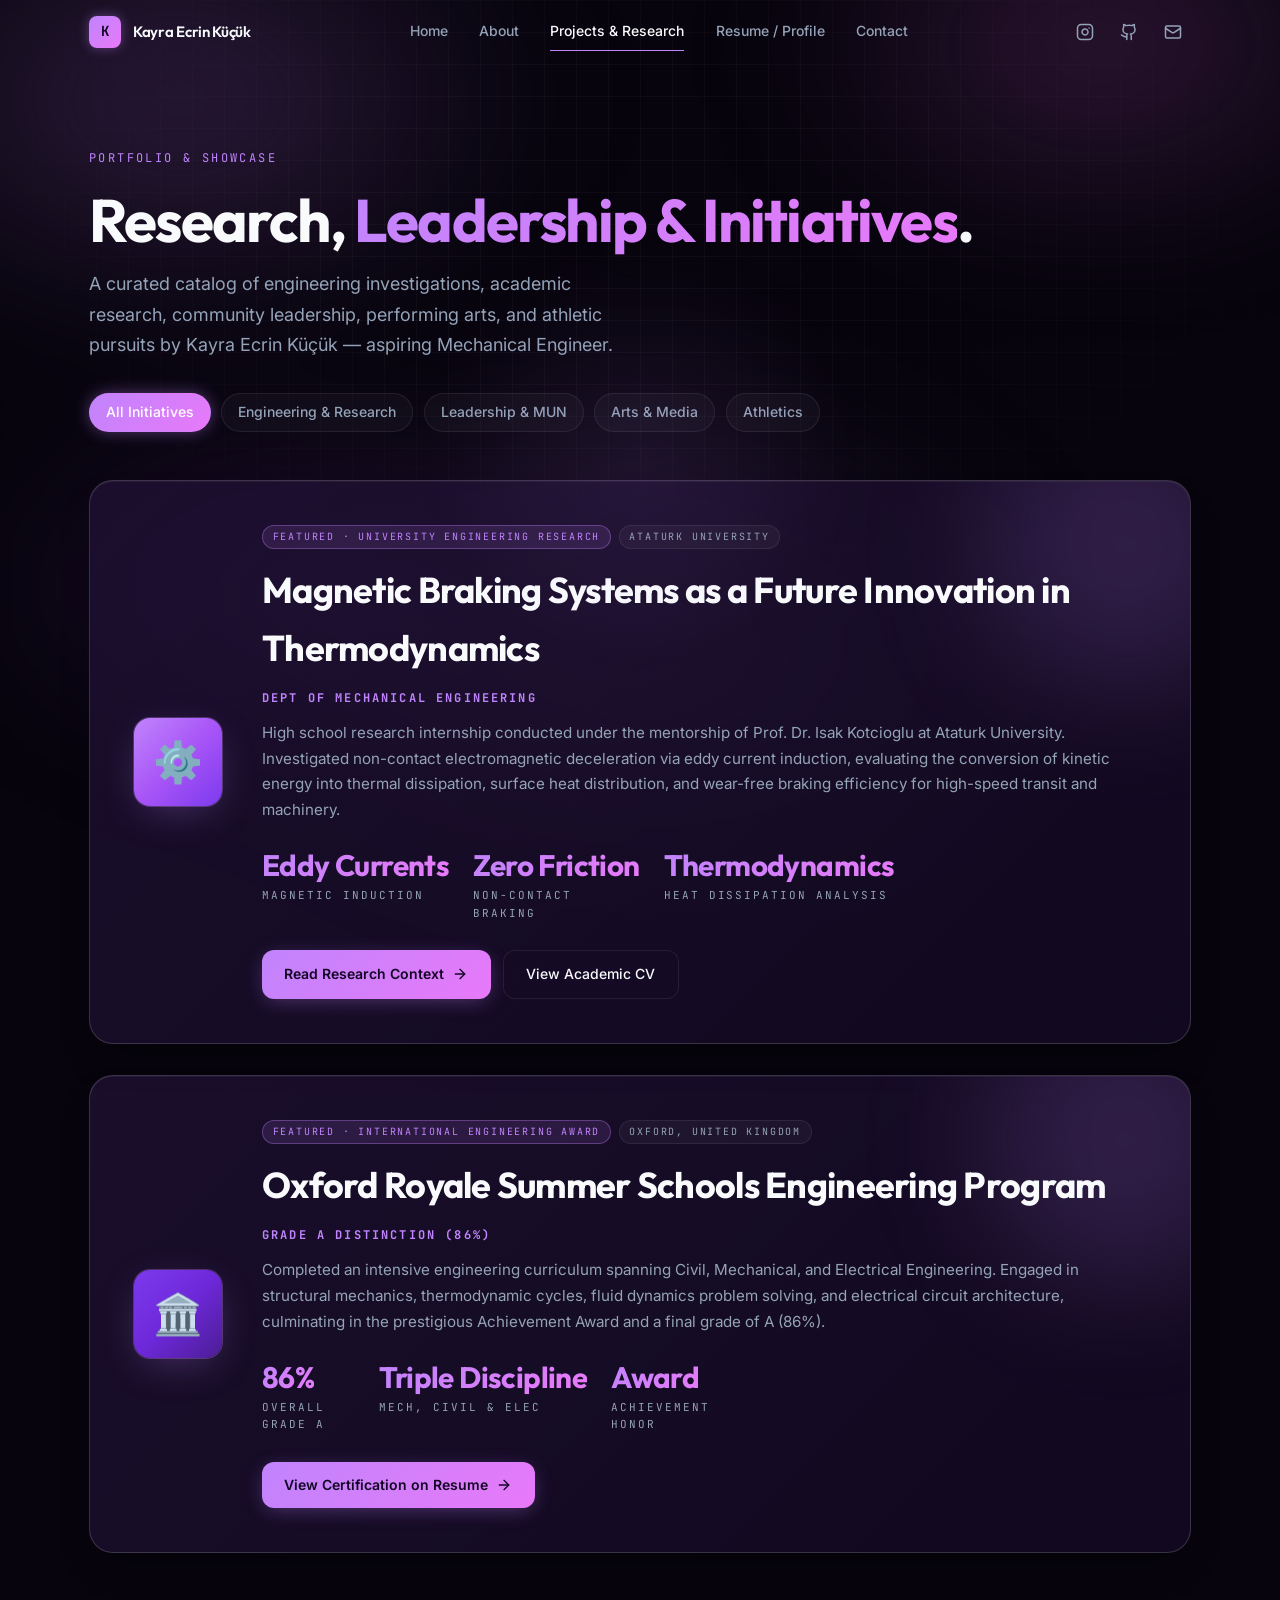
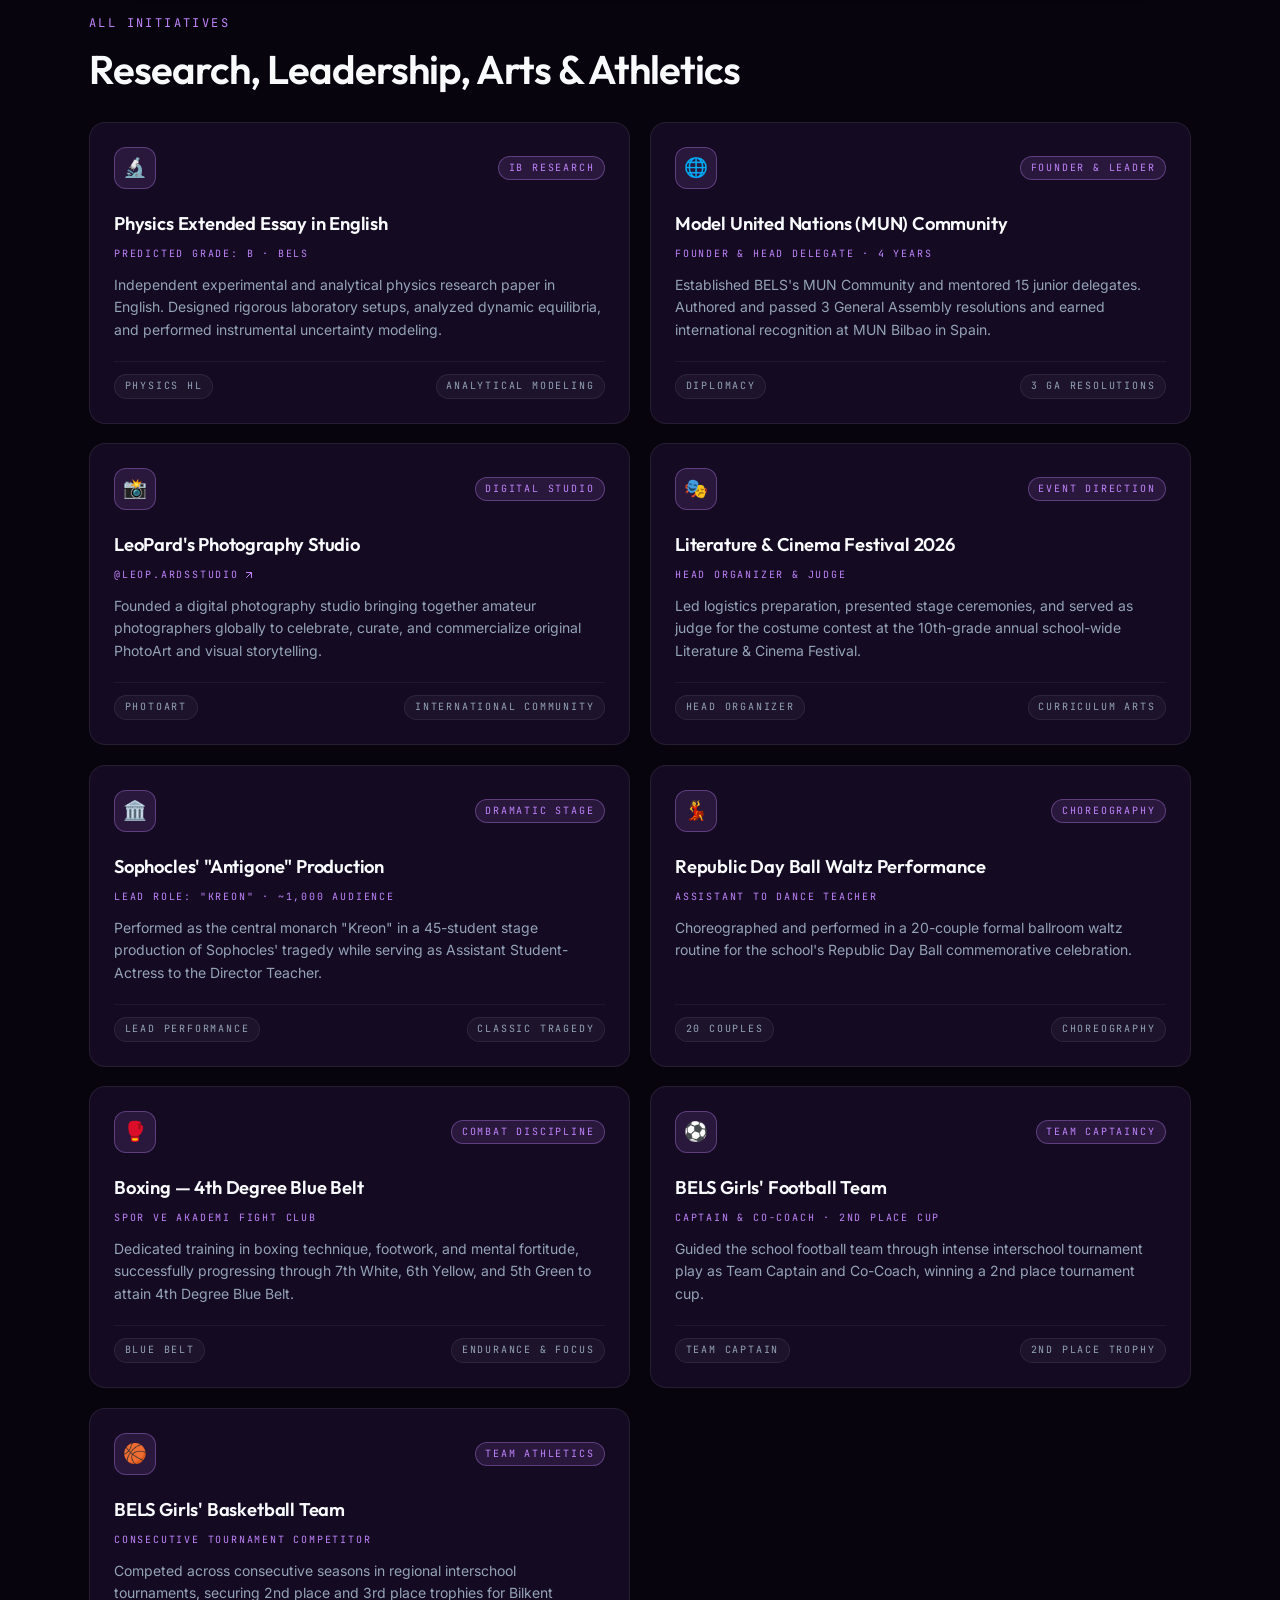
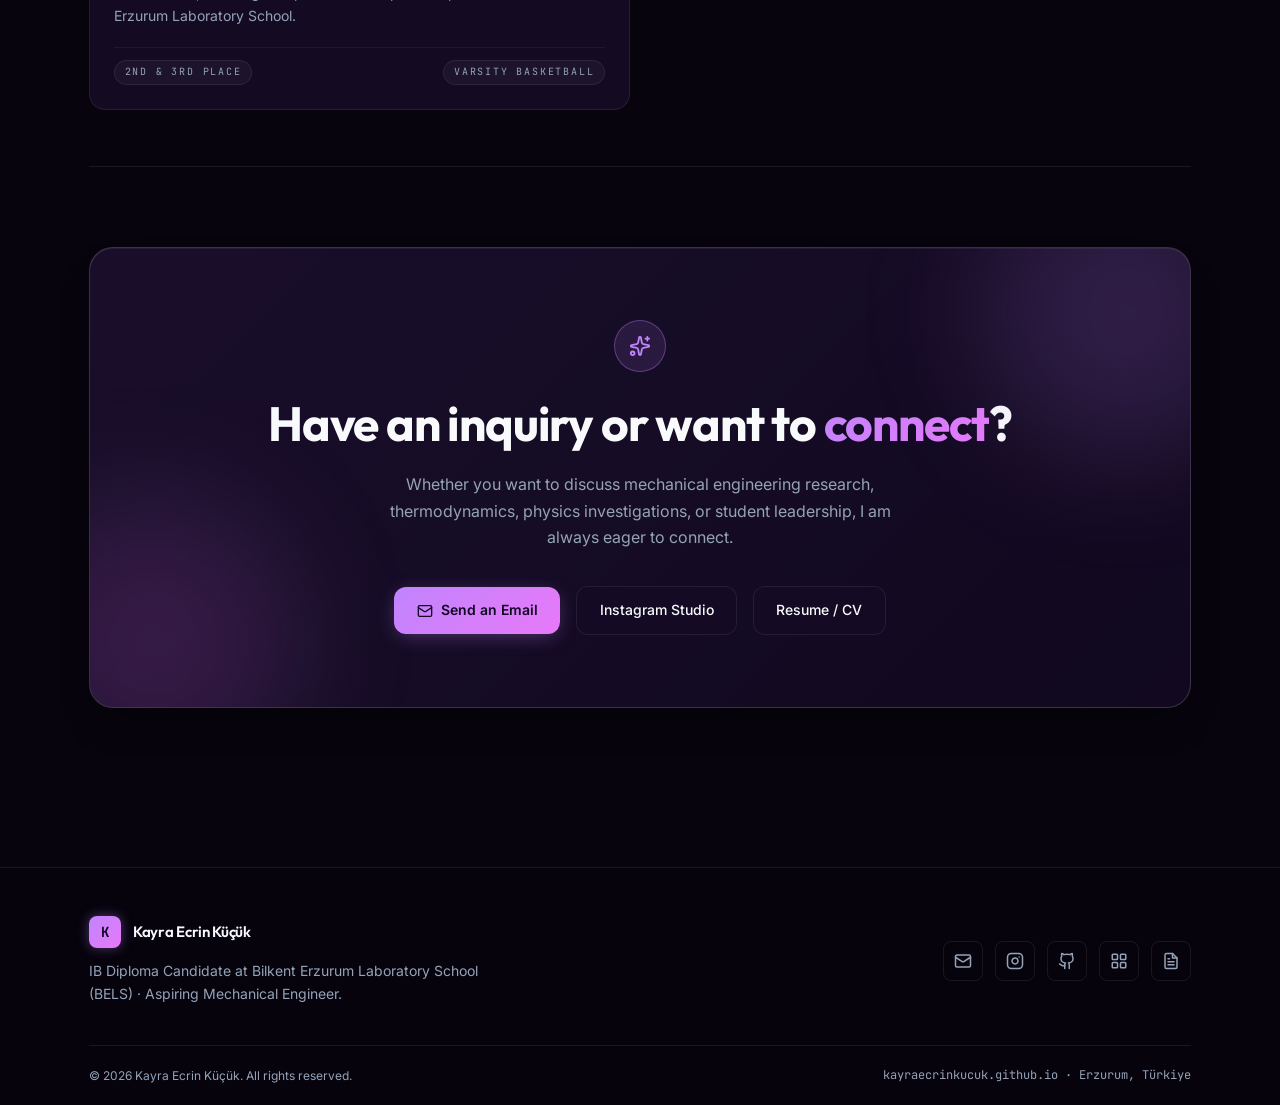
==== commit fe2f3227: "Inital commit" ====
--- a/projects.html
+++ b/projects.html
@@ -4,15 +4,14 @@
 <head>
     <meta charset="UTF-8">
     <meta name="viewport" content="width=device-width, initial-scale=1.0">
-    <title>Projects & Tools — Kayra Ecrin Küçük</title>
+    <title>Projects, Research & Activities — Kayra Ecrin Küçük | Mechanical Engineering</title>
     <link rel="icon" type="image/svg+xml" href="src/favicon.svg">
-    <link rel="alternate icon" href="src/favicon.ico">
     <meta name="description"
-        content="Explore software projects, STEM utilities, web applications, and technical experiments created by Kayra Ecrin Küçük.">
+        content="Explore engineering research, academic investigations, leadership initiatives, creative arts, and athletics by Kayra Ecrin Küçük — aspiring Mechanical Engineer.">
     <meta name="theme-color" content="#07040d">
-    <meta property="og:title" content="Projects & Tools — Kayra Ecrin Küçük">
+    <meta property="og:title" content="Projects, Research & Activities — Kayra Ecrin Küçük">
     <meta property="og:description"
-        content="Explore open-source utilities, interactive web applications, computational tools, and creative STEM experiments.">
+        content="Research in magnetic braking systems, Oxford Royale engineering practicum, MUN leadership, photography studio, and athletic achievements.">
     <meta property="og:type" content="website">
 
     <!-- Stylesheets -->
@@ -42,12 +41,21 @@
             <nav class="nav-links" aria-label="Main Navigation">
                 <a href="index.html" class="nav-link">Home</a>
                 <a href="index.html#about" class="nav-link">About</a>
-                <a href="projects.html" class="nav-link active">Projects & Tools</a>
-                <a href="resume.html" class="nav-link">Resume</a>
+                <a href="projects.html" class="nav-link active">Projects & Research</a>
+                <a href="resume.html" class="nav-link">Resume / Profile</a>
                 <a href="#contact" class="nav-link">Contact</a>
             </nav>
 
             <div class="header-actions">
+                <a href="https://instagram.com/leop.ardsstudio" target="_blank" rel="noopener noreferrer" class="icon-button"
+                    aria-label="Instagram Studio" title="Instagram: @leop.ardsstudio">
+                    <svg xmlns="http://www.w3.org/2000/svg" width="18" height="18" viewBox="0 0 24 24" fill="none"
+                        stroke="currentColor" stroke-width="2" stroke-linecap="round" stroke-linejoin="round">
+                        <rect width="20" height="20" x="2" y="2" rx="5" ry="5"></rect>
+                        <path d="M16 11.37A4 4 0 1 1 12.63 8 4 4 0 0 1 16 11.37z"></path>
+                        <line x1="17.5" x2="17.51" y1="6.5" y2="6.5"></line>
+                    </svg>
+                </a>
                 <a href="https://github.com/kkucuk32" target="_blank" rel="noopener noreferrer" class="icon-button"
                     aria-label="GitHub Profile" title="GitHub: @kkucuk32">
                     <svg xmlns="http://www.w3.org/2000/svg" width="18" height="18" viewBox="0 0 24 24" fill="none"
@@ -90,7 +98,7 @@
             <span>→</span>
         </a>
         <a href="projects.html" class="mobile-nav-link active">
-            <span>Projects & Tools</span>
+            <span>Projects & Research</span>
             <span>→</span>
         </a>
         <a href="resume.html" class="mobile-nav-link">
@@ -104,6 +112,10 @@
         <a href="mailto:kayraecrinkucuk@gmail.com" class="mobile-nav-link">
             <span>Email (kayraecrinkucuk@gmail.com)</span>
             <span>✉️</span>
+        </a>
+        <a href="https://instagram.com/leop.ardsstudio" target="_blank" rel="noopener noreferrer" class="mobile-nav-link">
+            <span>Instagram (@leop.ardsstudio)</span>
+            <span>📸</span>
         </a>
         <a href="https://github.com/kkucuk32" target="_blank" rel="noopener noreferrer" class="mobile-nav-link">
             <span>GitHub (@kkucuk32)</span>
@@ -118,139 +130,67 @@
             <div class="reveal">
                 <span class="section-tag">Portfolio & Showcase</span>
                 <h1 class="hero-title" style="margin-top: 0.5rem; font-size: clamp(2.4rem, 5vw, 3.75rem);">
-                    Things I've <span class="text-gradient">built & explored</span>.
+                    Research, <span class="text-gradient">Leadership & Initiatives</span>.
                 </h1>
                 <p class="hero-desc" style="margin-top: 1rem;">
-                    A curated catalog of open-source software, STEM computational tools, responsive web applications,
-                    and technical experiments built to learn, experiment, and solve real-world problems.
+                    A curated catalog of engineering investigations, academic research, community leadership, performing arts, and athletic pursuits by Kayra Ecrin Küçük — aspiring Mechanical Engineer.
                 </p>
             </div>
 
             <!-- Filter Buttons -->
             <div class="reveal filter-tabs">
-                <button type="button" class="filter-btn active" data-filter="all">All Projects</button>
-                <button type="button" class="filter-btn" data-filter="web">Web Applications</button>
-                <button type="button" class="filter-btn" data-filter="stem">STEM & Science</button>
-                <button type="button" class="filter-btn" data-filter="tools">Tools & Utilities</button>
-                <button type="button" class="filter-btn" data-filter="creative">Creative Tech</button>
-            </div>
-
-            <!-- Featured Highlight Project Hero Card 1 -->
-            <div class="reveal project-filter-item" data-category="web">
+                <button type="button" class="filter-btn active" data-filter="all">All Initiatives</button>
+                <button type="button" class="filter-btn" data-filter="engineering">Engineering & Research</button>
+                <button type="button" class="filter-btn" data-filter="leadership">Leadership & MUN</button>
+                <button type="button" class="filter-btn" data-filter="arts">Arts & Media</button>
+                <button type="button" class="filter-btn" data-filter="athletics">Athletics</button>
+            </div>
+
+            <!-- Featured Highlight Project Hero Card 1: Mechanical Engineering Research -->
+            <div class="reveal project-filter-item" data-category="engineering">
                 <article class="featured-project-card">
                     <div class="cta-glow-1"></div>
                     <div class="featured-project-grid">
                         <div class="featured-logo-box" style="background: linear-gradient(135deg, #c084fc 0%, #a855f7 50%, #7c3aed 100%);">
-                            ✨
+                            ⚙️
                         </div>
                         <div>
                             <div style="display: flex; align-items: center; gap: 0.5rem; flex-wrap: wrap;">
-                                <span class="tag-badge" style="background: rgba(192, 132, 252, 0.12); border-color: rgba(192, 132, 252, 0.35); color: #c084fc;">Featured · Web Application</span>
-                                <span class="tag-badge-muted">Portfolio & Showcase</span>
+                                <span class="tag-badge" style="background: rgba(192, 132, 252, 0.12); border-color: rgba(192, 132, 252, 0.35); color: #c084fc;">Featured · University Engineering Research</span>
+                                <span class="tag-badge-muted">Ataturk University</span>
                             </div>
 
                             <h2 class="featured-project-title">
-                                <span>Modern Portfolio & Creative Showcase</span>
-                                <a href="index.html" class="featured-link-sub">
-                                    <span>kucuk.github.io</span>
-                                    <svg xmlns="http://www.w3.org/2000/svg" width="14" height="14" viewBox="0 0 24 24"
-                                        fill="none" stroke="currentColor" stroke-width="2" stroke-linecap="round"
-                                        stroke-linejoin="round">
-                                        <path d="M7 7h10v10"></path>
-                                        <path d="M7 17 17 7"></path>
-                                    </svg>
-                                </a>
+                                <span>Magnetic Braking Systems as a Future Innovation in Thermodynamics</span>
+                                <span class="featured-link-sub">
+                                    <span>Dept of Mechanical Engineering</span>
+                                </span>
                             </h2>
 
                             <p class="hero-desc" style="margin-top: 0.75rem; max-width: 100%; font-size: 0.95rem;">
-                                A responsive portfolio website featuring a velvet obsidian and neon purple aesthetic.
-                                Engineered with vanilla HTML, modern CSS tokens, dynamic ambient aurora meshes, interactive 3D perspective tilting, spotlight card lighting, and an automated print-ready CV layout.
+                                High school research internship conducted under the mentorship of Prof. Dr. Isak Kotcioglu at Ataturk University. Investigated non-contact electromagnetic deceleration via eddy current induction, evaluating the conversion of kinetic energy into thermal dissipation, surface heat distribution, and wear-free braking efficiency for high-speed transit and machinery.
                             </p>
 
                             <div class="featured-stats-row">
                                 <div class="stat-item">
                                     <span class="stat-number" style="font-size: 1.85rem;"><span
-                                            class="text-gradient">Fast</span></span>
-                                    <span class="stat-label">Zero Dependencies</span>
+                                            class="text-gradient">Eddy Currents</span></span>
+                                    <span class="stat-label">Magnetic Induction</span>
                                 </div>
                                 <div class="stat-item">
                                     <span class="stat-number" style="font-size: 1.85rem;"><span
-                                            class="text-gradient">Modern</span></span>
-                                    <span class="stat-label">Purple & Obsidian</span>
+                                            class="text-gradient">Zero Friction</span></span>
+                                    <span class="stat-label">Non-Contact Braking</span>
                                 </div>
                                 <div class="stat-item">
                                     <span class="stat-number" style="font-size: 1.85rem;"><span
-                                            class="text-gradient">100%</span></span>
-                                    <span class="stat-label">Responsive & Accessible</span>
+                                            class="text-gradient">Thermodynamics</span></span>
+                                    <span class="stat-label">Heat Dissipation Analysis</span>
                                 </div>
                             </div>
 
                             <div style="margin-top: 1.75rem; display: flex; gap: 0.75rem; flex-wrap: wrap;">
-                                <a href="index.html" class="btn-primary animate-pulse-glow">
-                                    <span>View Live Site</span>
-                                    <svg class="btn-arrow" xmlns="http://www.w3.org/2000/svg" width="16" height="16"
-                                        viewBox="0 0 24 24" fill="none" stroke="currentColor" stroke-width="2"
-                                        stroke-linecap="round" stroke-linejoin="round">
-                                        <path d="M7 7h10v10"></path>
-                                        <path d="M7 17 17 7"></path>
-                                    </svg>
-                                </a>
-                                <a href="https://github.com/kkucuk32/kucuk.github.io" target="_blank" rel="noopener noreferrer" class="btn-secondary">
-                                    <span>Source Code (GitHub)</span>
-                                </a>
-                            </div>
-                        </div>
-                    </div>
-                </article>
-            </div>
-
-            <!-- Featured Highlight Project Hero Card 2 -->
-            <div class="reveal project-filter-item" data-category="stem" style="margin-top: 2rem;">
-                <article class="featured-project-card" style="margin-top: 0;">
-                    <div class="cta-glow-1"></div>
-                    <div class="featured-project-grid">
-                        <div class="featured-logo-box" style="background: linear-gradient(135deg, #7c3aed 0%, #6d28d9 50%, #4c1d95 100%);">
-                            🔬
-                        </div>
-                        <div>
-                            <div style="display: flex; align-items: center; gap: 0.5rem; flex-wrap: wrap;">
-                                <span class="tag-badge">Featured · STEM Computational Tool</span>
-                                <span class="tag-badge-muted">Python & Interactive Analysis</span>
-                            </div>
-
-                            <h2 class="featured-project-title">
-                                <span>STEM Laboratory & Experimental Modeling Suite</span>
-                                <span class="featured-link-sub">
-                                    <span>Computational Physics</span>
-                                </span>
-                            </h2>
-
-                            <p class="hero-desc" style="margin-top: 0.75rem; max-width: 100%; font-size: 0.95rem;">
-                                An exploratory software toolkit created to streamline quantitative laboratory data processing.
-                                Implements linear regression, non-linear curve fitting, propagation of instrumental uncertainties,
-                                and interactive visual charting for high school and pre-university STEM experiments.
-                            </p>
-
-                            <div class="featured-stats-row">
-                                <div class="stat-item">
-                                    <span class="stat-number" style="font-size: 1.85rem;"><span
-                                            class="text-gradient">Accurate</span></span>
-                                    <span class="stat-label">Uncertainty Modeling</span>
-                                </div>
-                                <div class="stat-item">
-                                    <span class="stat-number" style="font-size: 1.85rem;"><span
-                                            class="text-gradient">Python</span></span>
-                                    <span class="stat-label">NumPy & Matplotlib</span>
-                                </div>
-                                <div class="stat-item">
-                                    <span class="stat-number" style="font-size: 1.85rem;"><span
-                                            class="text-gradient">Open</span></span>
-                                    <span class="stat-label">Reproducible STEM</span>
-                                </div>
-                            </div>
-
-                            <div style="margin-top: 1.75rem;">
-                                <a href="resume.html#investigations" class="btn-primary">
+                                <a href="resume.html#investigations" class="btn-primary animate-pulse-glow">
                                     <span>Read Research Context</span>
                                     <svg class="btn-arrow" xmlns="http://www.w3.org/2000/svg" width="16" height="16"
                                         viewBox="0 0 24 24" fill="none" stroke="currentColor" stroke-width="2"
@@ -259,6 +199,68 @@
                                         <path d="m12 5 7 7-7 7"></path>
                                     </svg>
                                 </a>
+                                <a href="resume.html" class="btn-secondary">
+                                    <span>View Academic CV</span>
+                                </a>
+                            </div>
+                        </div>
+                    </div>
+                </article>
+            </div>
+
+            <!-- Featured Highlight Project Hero Card 2: Oxford Royale Engineering -->
+            <div class="reveal project-filter-item" data-category="engineering" style="margin-top: 2rem;">
+                <article class="featured-project-card" style="margin-top: 0;">
+                    <div class="cta-glow-1"></div>
+                    <div class="featured-project-grid">
+                        <div class="featured-logo-box" style="background: linear-gradient(135deg, #7c3aed 0%, #6d28d9 50%, #4c1d95 100%);">
+                            🏛️
+                        </div>
+                        <div>
+                            <div style="display: flex; align-items: center; gap: 0.5rem; flex-wrap: wrap;">
+                                <span class="tag-badge">Featured · International Engineering Award</span>
+                                <span class="tag-badge-muted">Oxford, United Kingdom</span>
+                            </div>
+
+                            <h2 class="featured-project-title">
+                                <span>Oxford Royale Summer Schools Engineering Program</span>
+                                <span class="featured-link-sub">
+                                    <span>Grade A Distinction (86%)</span>
+                                </span>
+                            </h2>
+
+                            <p class="hero-desc" style="margin-top: 0.75rem; max-width: 100%; font-size: 0.95rem;">
+                                Completed an intensive engineering curriculum spanning Civil, Mechanical, and Electrical Engineering. Engaged in structural mechanics, thermodynamic cycles, fluid dynamics problem solving, and electrical circuit architecture, culminating in the prestigious Achievement Award and a final grade of A (86%).
+                            </p>
+
+                            <div class="featured-stats-row">
+                                <div class="stat-item">
+                                    <span class="stat-number" style="font-size: 1.85rem;"><span
+                                            class="text-gradient">86%</span></span>
+                                    <span class="stat-label">Overall Grade A</span>
+                                </div>
+                                <div class="stat-item">
+                                    <span class="stat-number" style="font-size: 1.85rem;"><span
+                                            class="text-gradient">Triple Discipline</span></span>
+                                    <span class="stat-label">Mech, Civil & Elec</span>
+                                </div>
+                                <div class="stat-item">
+                                    <span class="stat-number" style="font-size: 1.85rem;"><span
+                                            class="text-gradient">Award</span></span>
+                                    <span class="stat-label">Achievement Honor</span>
+                                </div>
+                            </div>
+
+                            <div style="margin-top: 1.75rem;">
+                                <a href="resume.html" class="btn-primary">
+                                    <span>View Certification on Resume</span>
+                                    <svg class="btn-arrow" xmlns="http://www.w3.org/2000/svg" width="16" height="16"
+                                        viewBox="0 0 24 24" fill="none" stroke="currentColor" stroke-width="2"
+                                        stroke-linecap="round" stroke-linejoin="round">
+                                        <path d="M5 12h14"></path>
+                                        <path d="m12 5 7 7-7 7"></path>
+                                    </svg>
+                                </a>
                             </div>
                         </div>
                     </div>
@@ -268,95 +270,202 @@
             <!-- Additional Projects Grid -->
             <div style="margin-top: 3.5rem;">
                 <div class="reveal">
-                    <span class="section-tag">More Creations</span>
-                    <h2 class="section-heading">Utilities, Experiments & Projects</h2>
+                    <span class="section-tag">All Initiatives</span>
+                    <h2 class="section-heading">Research, Leadership, Arts & Athletics</h2>
                 </div>
 
                 <div class="projects-grid" style="margin-top: 1.75rem;">
-                    <!-- Project Item 3 -->
-                    <div class="reveal project-filter-item" data-category="tools">
-                        <div class="spotlight-card">
-                            <div class="spotlight-top">
-                                <div class="spotlight-icon-box">⚡</div>
-                                <span class="tag-badge">Desktop Tool</span>
-                            </div>
-                            <h3 class="spotlight-title">QuickDesk Task Automator</h3>
-                            <span class="spotlight-link-tag">
-                                Python / Shell
-                            </span>
-                            <p class="spotlight-desc">
-                                Lightweight automation script collection for organizing downloads, batch file renaming,
-                                workspace window layouts, and quick text-formatting shortcuts.
-                            </p>
-                            <div class="spotlight-footer">
-                                <span class="tag-badge-muted">Automation</span>
-                                <span class="tag-badge-muted">Productivity</span>
-                            </div>
-                        </div>
-                    </div>
-
-                    <!-- Project Item 4 -->
-                    <div class="reveal project-filter-item" data-category="web">
-                        <div class="spotlight-card">
-                            <div class="spotlight-top">
-                                <div class="spotlight-icon-box">⏱️</div>
-                                <span class="tag-badge">Web Application</span>
-                            </div>
-                            <h3 class="spotlight-title">Focus & Pomodoro Companion</h3>
-                            <span class="spotlight-link-tag">
-                                Vanilla JS & Audio API
-                            </span>
-                            <p class="spotlight-desc">
-                                Minimalist dark-themed focus timer with ambient soundscapes (white noise, rain, gentle pulse),
-                                task session tracking, and keyboard hotkeys.
-                            </p>
-                            <div class="spotlight-footer">
-                                <span class="tag-badge-muted">Audio API</span>
-                                <span class="tag-badge-muted">Ad-Free</span>
-                            </div>
-                        </div>
-                    </div>
-
-                    <!-- Project Item 5 -->
-                    <div class="reveal project-filter-item" data-category="stem">
-                        <div class="spotlight-card">
-                            <div class="spotlight-top">
-                                <div class="spotlight-icon-box">📊</div>
-                                <span class="tag-badge">STEM Analysis</span>
-                            </div>
-                            <h3 class="spotlight-title">RC Circuit Discharge Simulator</h3>
-                            <span class="spotlight-link-tag">
-                                Calculus & Simulation
-                            </span>
-                            <p class="spotlight-desc">
-                                Mathematical model illustrating differential equations governing capacitor charging and discharging
-                                through resistive networks with real-time parameter tweaking.
-                            </p>
-                            <div class="spotlight-footer">
-                                <span class="tag-badge-muted">Mathematics</span>
-                                <span class="tag-badge-muted">Electronics</span>
-                            </div>
-                        </div>
-                    </div>
-
-                    <!-- Project Item 6 -->
-                    <div class="reveal project-filter-item" data-category="creative">
-                        <div class="spotlight-card">
-                            <div class="spotlight-top">
-                                <div class="spotlight-icon-box">🎨</div>
-                                <span class="tag-badge">Creative Tech</span>
-                            </div>
-                            <h3 class="spotlight-title">Generative Shader Canvas</h3>
-                            <span class="spotlight-link-tag">
-                                WebGL / Canvas API
-                            </span>
-                            <p class="spotlight-desc">
-                                Interactive generative art experiments featuring particle flow fields, wave harmonics,
-                                and audio-reactive spectrum visualizations rendered in real-time.
-                            </p>
-                            <div class="spotlight-footer">
-                                <span class="tag-badge-muted">WebGL</span>
-                                <span class="tag-badge-muted">Generative Art</span>
+                    <!-- Project Item 3: Physics Extended Essay [Engineering] -->
+                    <div class="reveal project-filter-item" data-category="engineering">
+                        <div class="spotlight-card">
+                            <div class="spotlight-top">
+                                <div class="spotlight-icon-box">🔬</div>
+                                <span class="tag-badge">IB Research</span>
+                            </div>
+                            <h3 class="spotlight-title">Physics Extended Essay in English</h3>
+                            <span class="spotlight-link-tag">
+                                Predicted Grade: B · BELS
+                            </span>
+                            <p class="spotlight-desc">
+                                Independent experimental and analytical physics research paper in English. Designed rigorous laboratory setups, analyzed dynamic equilibria, and performed instrumental uncertainty modeling.
+                            </p>
+                            <div class="spotlight-footer">
+                                <span class="tag-badge-muted">Physics HL</span>
+                                <span class="tag-badge-muted">Analytical Modeling</span>
+                            </div>
+                        </div>
+                    </div>
+
+                    <!-- Project Item 4: Model United Nations [Leadership] -->
+                    <div class="reveal project-filter-item" data-category="leadership">
+                        <div class="spotlight-card">
+                            <div class="spotlight-top">
+                                <div class="spotlight-icon-box">🌐</div>
+                                <span class="tag-badge">Founder & Leader</span>
+                            </div>
+                            <h3 class="spotlight-title">Model United Nations (MUN) Community</h3>
+                            <span class="spotlight-link-tag">
+                                Founder & Head Delegate · 4 Years
+                            </span>
+                            <p class="spotlight-desc">
+                                Established BELS's MUN Community and mentored 15 junior delegates. Authored and passed 3 General Assembly resolutions and earned international recognition at MUN Bilbao in Spain.
+                            </p>
+                            <div class="spotlight-footer">
+                                <span class="tag-badge-muted">Diplomacy</span>
+                                <span class="tag-badge-muted">3 GA Resolutions</span>
+                            </div>
+                        </div>
+                    </div>
+
+                    <!-- Project Item 5: LeoPard's Photography Studio [Arts] -->
+                    <div class="reveal project-filter-item" data-category="arts">
+                        <div class="spotlight-card">
+                            <div class="spotlight-top">
+                                <div class="spotlight-icon-box">📸</div>
+                                <span class="tag-badge">Digital Studio</span>
+                            </div>
+                            <h3 class="spotlight-title">LeoPard's Photography Studio</h3>
+                            <a href="https://instagram.com/leop.ardsstudio" target="_blank" rel="noopener noreferrer" class="spotlight-link-tag">
+                                @leop.ardsstudio
+                                <svg xmlns="http://www.w3.org/2000/svg" width="12" height="12" viewBox="0 0 24 24"
+                                    fill="none" stroke="currentColor" stroke-width="2" stroke-linecap="round"
+                                    stroke-linejoin="round">
+                                    <path d="M7 7h10v10"></path>
+                                    <path d="M7 17 17 7"></path>
+                                </svg>
+                            </a>
+                            <p class="spotlight-desc">
+                                Founded a digital photography studio bringing together amateur photographers globally to celebrate, curate, and commercialize original PhotoArt and visual storytelling.
+                            </p>
+                            <div class="spotlight-footer">
+                                <span class="tag-badge-muted">PhotoArt</span>
+                                <span class="tag-badge-muted">International Community</span>
+                            </div>
+                        </div>
+                    </div>
+
+                    <!-- Project Item 6: Literature Festival [Arts] -->
+                    <div class="reveal project-filter-item" data-category="arts">
+                        <div class="spotlight-card">
+                            <div class="spotlight-top">
+                                <div class="spotlight-icon-box">🎭</div>
+                                <span class="tag-badge">Event Direction</span>
+                            </div>
+                            <h3 class="spotlight-title">Literature & Cinema Festival 2026</h3>
+                            <span class="spotlight-link-tag">
+                                Head Organizer & Judge
+                            </span>
+                            <p class="spotlight-desc">
+                                Led logistics preparation, presented stage ceremonies, and served as judge for the costume contest at the 10th-grade annual school-wide Literature & Cinema Festival.
+                            </p>
+                            <div class="spotlight-footer">
+                                <span class="tag-badge-muted">Head Organizer</span>
+                                <span class="tag-badge-muted">Curriculum Arts</span>
+                            </div>
+                        </div>
+                    </div>
+
+                    <!-- Project Item 7: Theater Stage Antigone [Arts] -->
+                    <div class="reveal project-filter-item" data-category="arts">
+                        <div class="spotlight-card">
+                            <div class="spotlight-top">
+                                <div class="spotlight-icon-box">🏛️</div>
+                                <span class="tag-badge">Dramatic Stage</span>
+                            </div>
+                            <h3 class="spotlight-title">Sophocles' "Antigone" Production</h3>
+                            <span class="spotlight-link-tag">
+                                Lead Role: "Kreon" · ~1,000 Audience
+                            </span>
+                            <p class="spotlight-desc">
+                                Performed as the central monarch "Kreon" in a 45-student stage production of Sophocles' tragedy while serving as Assistant Student-Actress to the Director Teacher.
+                            </p>
+                            <div class="spotlight-footer">
+                                <span class="tag-badge-muted">Lead Performance</span>
+                                <span class="tag-badge-muted">Classic Tragedy</span>
+                            </div>
+                        </div>
+                    </div>
+
+                    <!-- Project Item 8: Republic Day Ball Waltz [Arts] -->
+                    <div class="reveal project-filter-item" data-category="arts">
+                        <div class="spotlight-card">
+                            <div class="spotlight-top">
+                                <div class="spotlight-icon-box">💃</div>
+                                <span class="tag-badge">Choreography</span>
+                            </div>
+                            <h3 class="spotlight-title">Republic Day Ball Waltz Performance</h3>
+                            <span class="spotlight-link-tag">
+                                Assistant to Dance Teacher
+                            </span>
+                            <p class="spotlight-desc">
+                                Choreographed and performed in a 20-couple formal ballroom waltz routine for the school's Republic Day Ball commemorative celebration.
+                            </p>
+                            <div class="spotlight-footer">
+                                <span class="tag-badge-muted">20 Couples</span>
+                                <span class="tag-badge-muted">Choreography</span>
+                            </div>
+                        </div>
+                    </div>
+
+                    <!-- Project Item 9: Boxing [Athletics] -->
+                    <div class="reveal project-filter-item" data-category="athletics">
+                        <div class="spotlight-card">
+                            <div class="spotlight-top">
+                                <div class="spotlight-icon-box">🥊</div>
+                                <span class="tag-badge">Combat Discipline</span>
+                            </div>
+                            <h3 class="spotlight-title">Boxing — 4th Degree Blue Belt</h3>
+                            <span class="spotlight-link-tag">
+                                Spor ve Akademi Fight Club
+                            </span>
+                            <p class="spotlight-desc">
+                                Dedicated training in boxing technique, footwork, and mental fortitude, successfully progressing through 7th White, 6th Yellow, and 5th Green to attain 4th Degree Blue Belt.
+                            </p>
+                            <div class="spotlight-footer">
+                                <span class="tag-badge-muted">Blue Belt</span>
+                                <span class="tag-badge-muted">Endurance & Focus</span>
+                            </div>
+                        </div>
+                    </div>
+
+                    <!-- Project Item 10: Soccer Captaincy [Athletics] -->
+                    <div class="reveal project-filter-item" data-category="athletics">
+                        <div class="spotlight-card">
+                            <div class="spotlight-top">
+                                <div class="spotlight-icon-box">⚽</div>
+                                <span class="tag-badge">Team Captaincy</span>
+                            </div>
+                            <h3 class="spotlight-title">BELS Girls' Football Team</h3>
+                            <span class="spotlight-link-tag">
+                                Captain & Co-Coach · 2nd Place Cup
+                            </span>
+                            <p class="spotlight-desc">
+                                Guided the school football team through intense interschool tournament play as Team Captain and Co-Coach, winning a 2nd place tournament cup.
+                            </p>
+                            <div class="spotlight-footer">
+                                <span class="tag-badge-muted">Team Captain</span>
+                                <span class="tag-badge-muted">2nd Place Trophy</span>
+                            </div>
+                        </div>
+                    </div>
+
+                    <!-- Project Item 11: Basketball [Athletics] -->
+                    <div class="reveal project-filter-item" data-category="athletics">
+                        <div class="spotlight-card">
+                            <div class="spotlight-top">
+                                <div class="spotlight-icon-box">🏀</div>
+                                <span class="tag-badge">Team Athletics</span>
+                            </div>
+                            <h3 class="spotlight-title">BELS Girls' Basketball Team</h3>
+                            <span class="spotlight-link-tag">
+                                Consecutive Tournament Competitor
+                            </span>
+                            <p class="spotlight-desc">
+                                Competed across consecutive seasons in regional interschool tournaments, securing 2nd place and 3rd place trophies for Bilkent Erzurum Laboratory School.
+                            </p>
+                            <div class="spotlight-footer">
+                                <span class="tag-badge-muted">2nd & 3rd Place</span>
+                                <span class="tag-badge-muted">Varsity Basketball</span>
                             </div>
                         </div>
                     </div>
@@ -384,12 +493,11 @@
                         </div>
 
                         <h2 class="cta-title">
-                            Have an idea or want to <span class="text-gradient">collaborate</span>?
+                            Have an inquiry or want to <span class="text-gradient">connect</span>?
                         </h2>
 
                         <p class="cta-desc">
-                            Whether you want to discuss a software project, STEM research, or need a collaborator,
-                            I'm always eager to learn and connect.
+                            Whether you want to discuss mechanical engineering research, thermodynamics, physics investigations, or student leadership, I am always eager to connect.
                         </p>
 
                         <div class="cta-actions">
@@ -402,9 +510,12 @@
                                 </svg>
                                 <span>Send an Email</span>
                             </a>
-                            <a href="https://github.com/kkucuk32" target="_blank" rel="noopener noreferrer"
+                            <a href="https://instagram.com/leop.ardsstudio" target="_blank" rel="noopener noreferrer"
                                 class="btn-secondary">
-                                <span>Explore GitHub</span>
+                                <span>Instagram Studio</span>
+                            </a>
+                            <a href="resume.html" class="btn-secondary">
+                                <span>Resume / CV</span>
                             </a>
                         </div>
                     </div>
@@ -423,7 +534,7 @@
                         <span>Kayra Ecrin Küçük</span>
                     </a>
                     <p class="footer-bio">
-                        Student & Developer. Exploring software development, STEM research, and open-source computing.
+                        IB Diploma Candidate at Bilkent Erzurum Laboratory School (BELS) · Aspiring Mechanical Engineer.
                     </p>
                 </div>
 
@@ -434,6 +545,15 @@
                             stroke="currentColor" stroke-width="2" stroke-linecap="round" stroke-linejoin="round">
                             <rect width="20" height="16" x="2" y="4" rx="2"></rect>
                             <path d="m22 7-8.97 5.7a1.94 1.94 0 0 1-2.06 0L2 7"></path>
+                        </svg>
+                    </a>
+                    <a href="https://instagram.com/leop.ardsstudio" target="_blank" rel="noopener noreferrer"
+                        class="footer-social-btn" aria-label="Instagram Profile" title="Instagram: @leop.ardsstudio">
+                        <svg xmlns="http://www.w3.org/2000/svg" width="18" height="18" viewBox="0 0 24 24" fill="none"
+                            stroke="currentColor" stroke-width="2" stroke-linecap="round" stroke-linejoin="round">
+                            <rect width="20" height="20" x="2" y="2" rx="5" ry="5"></rect>
+                            <path d="M16 11.37A4 4 0 1 1 12.63 8 4 4 0 0 1 16 11.37z"></path>
+                            <line x1="17.5" x2="17.51" y1="6.5" y2="6.5"></line>
                         </svg>
                     </a>
                     <a href="https://github.com/kkucuk32" target="_blank" rel="noopener noreferrer"
@@ -446,7 +566,7 @@
                             <path d="M9 18c-4.51 2-5-2-7-2"></path>
                         </svg>
                     </a>
-                    <a href="projects.html" class="footer-social-btn" aria-label="Projects" title="Projects">
+                    <a href="projects.html" class="footer-social-btn" aria-label="Projects & Research" title="Projects & Research">
                         <svg xmlns="http://www.w3.org/2000/svg" width="18" height="18" viewBox="0 0 24 24" fill="none"
                             stroke="currentColor" stroke-width="2" stroke-linecap="round" stroke-linejoin="round">
                             <rect width="7" height="7" x="3" y="3" rx="1"></rect>
@@ -455,7 +575,7 @@
                             <rect width="7" height="7" x="3" y="14" rx="1"></rect>
                         </svg>
                     </a>
-                    <a href="resume.html" class="footer-social-btn" aria-label="Resume / CV" title="Resume">
+                    <a href="resume.html" class="footer-social-btn" aria-label="Resume / Academic Profile" title="Resume">
                         <svg xmlns="http://www.w3.org/2000/svg" width="18" height="18" viewBox="0 0 24 24" fill="none"
                             stroke="currentColor" stroke-width="2" stroke-linecap="round" stroke-linejoin="round">
                             <path d="M14 2H6a2 2 0 0 0-2 2v16a2 2 0 0 0 2 2h12a2 2 0 0 0 2-2V8z"></path>
@@ -470,7 +590,7 @@
 
             <div class="footer-bottom">
                 <span>© 2026 Kayra Ecrin Küçük. All rights reserved.</span>
-                <span class="font-mono">Built with care · kucuk.github.io</span>
+                <span class="font-mono">kayraecrinkucuk.github.io · Erzurum, Türkiye</span>
             </div>
         </div>
     </footer>
--- a/css/style.css
+++ b/css/style.css
@@ -1,4 +1,4 @@
-﻿@import url('https://fonts.googleapis.com/css2?family=Inter:wght@300;400;500;600;700;800&family=JetBrains+Mono:wght@400;500;600&family=Outfit:wght@500;600;700;800&display=swap');
+@import url('https://fonts.googleapis.com/css2?family=Inter:wght@300;400;500;600;700;800&family=JetBrains+Mono:wght@400;500;600&family=Outfit:wght@500;600;700;800&display=swap');
 
 :root {
     /* Color Palette — Kayra Ecrin Küçük's Velvet Obsidian & Luminous Purple Aesthetic */
@@ -1715,6 +1715,18 @@
     border: 1px solid rgba(232, 121, 249, 0.3);
 }
 
+.subject-level-badge.core {
+    background-color: rgba(56, 189, 248, 0.15);
+    color: #38bdf8;
+    border: 1px solid rgba(56, 189, 248, 0.3);
+}
+
+@media (min-width: 1024px) {
+    .subject-grid.three-col {
+        grid-template-columns: repeat(3, 1fr);
+    }
+}
+
 .subject-items-list {
     list-style: none;
     display: flex;
@@ -1981,6 +1993,10 @@
         gap: 8pt !important;
     }
 
+    .subject-grid.three-col {
+        grid-template-columns: repeat(3, 1fr) !important;
+    }
+
     .subject-box,
     .skill-category-card {
         border: 1px solid #e5e7eb !important;
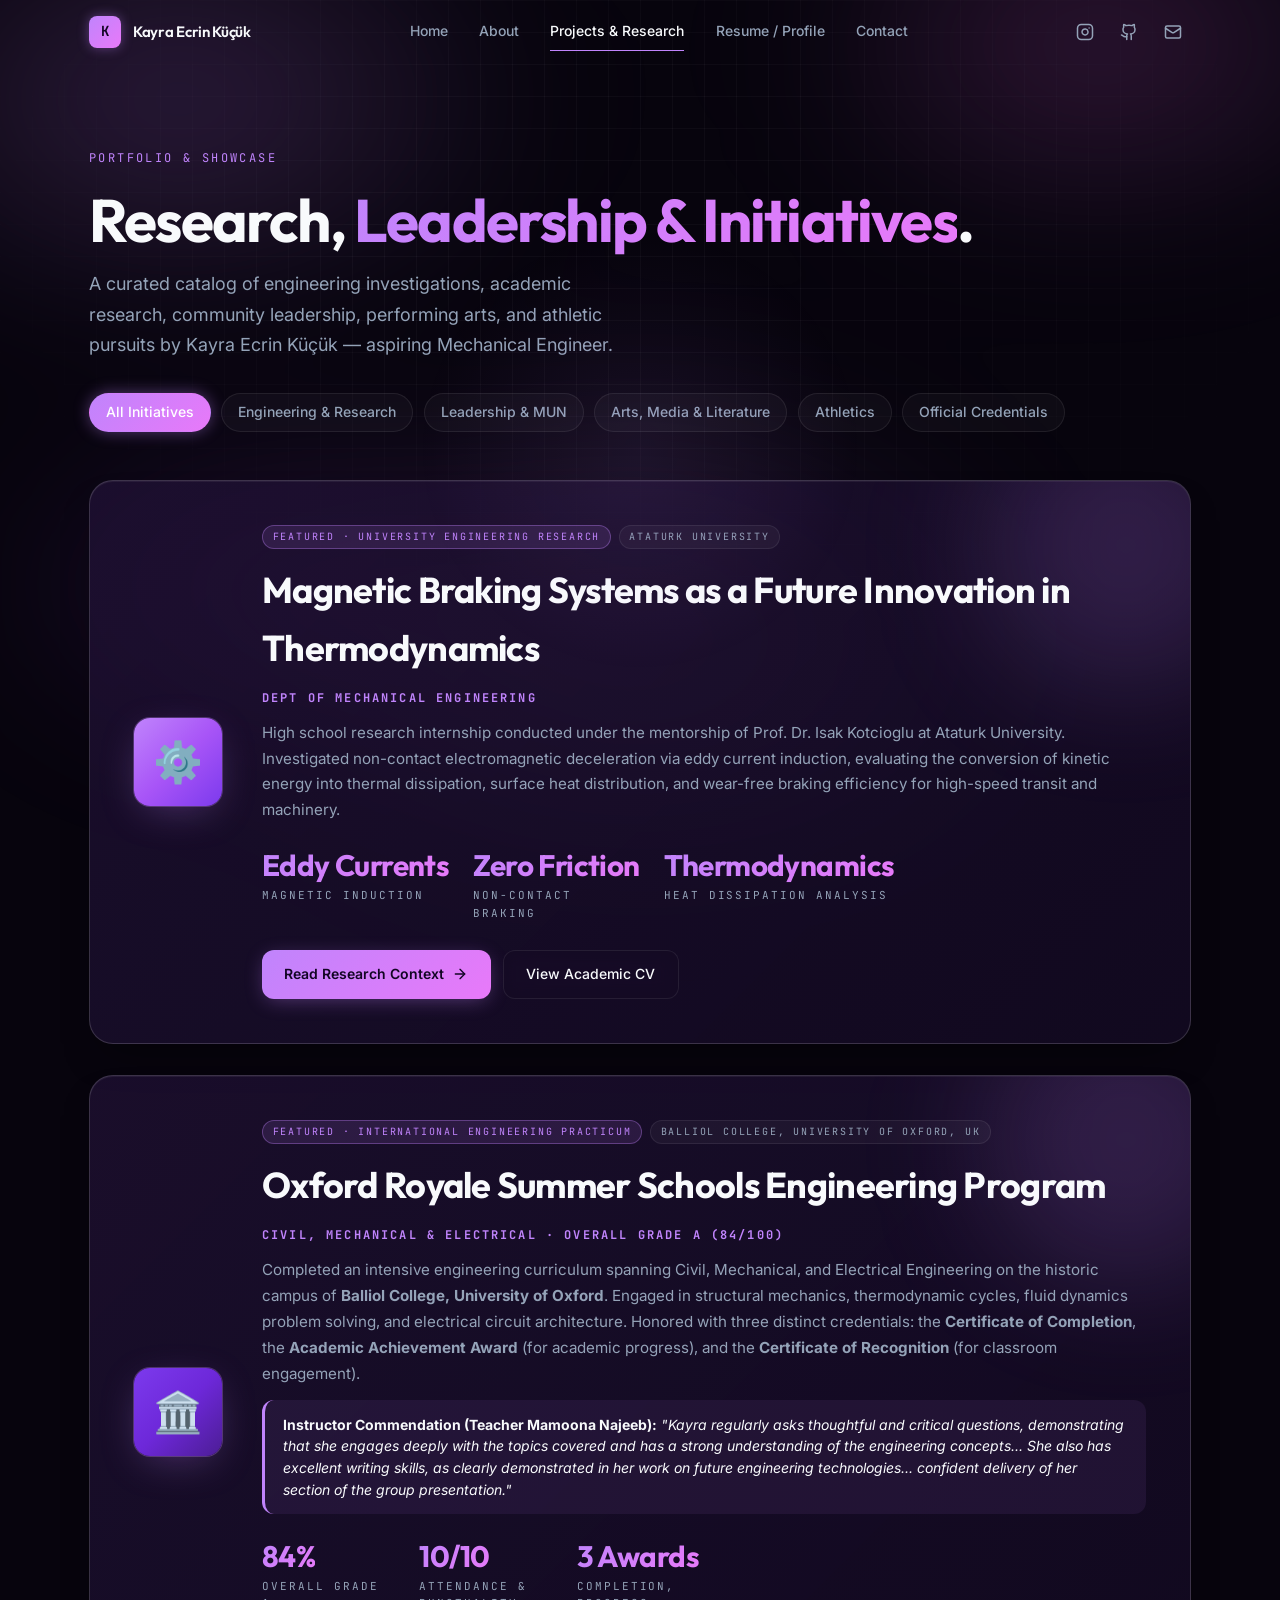
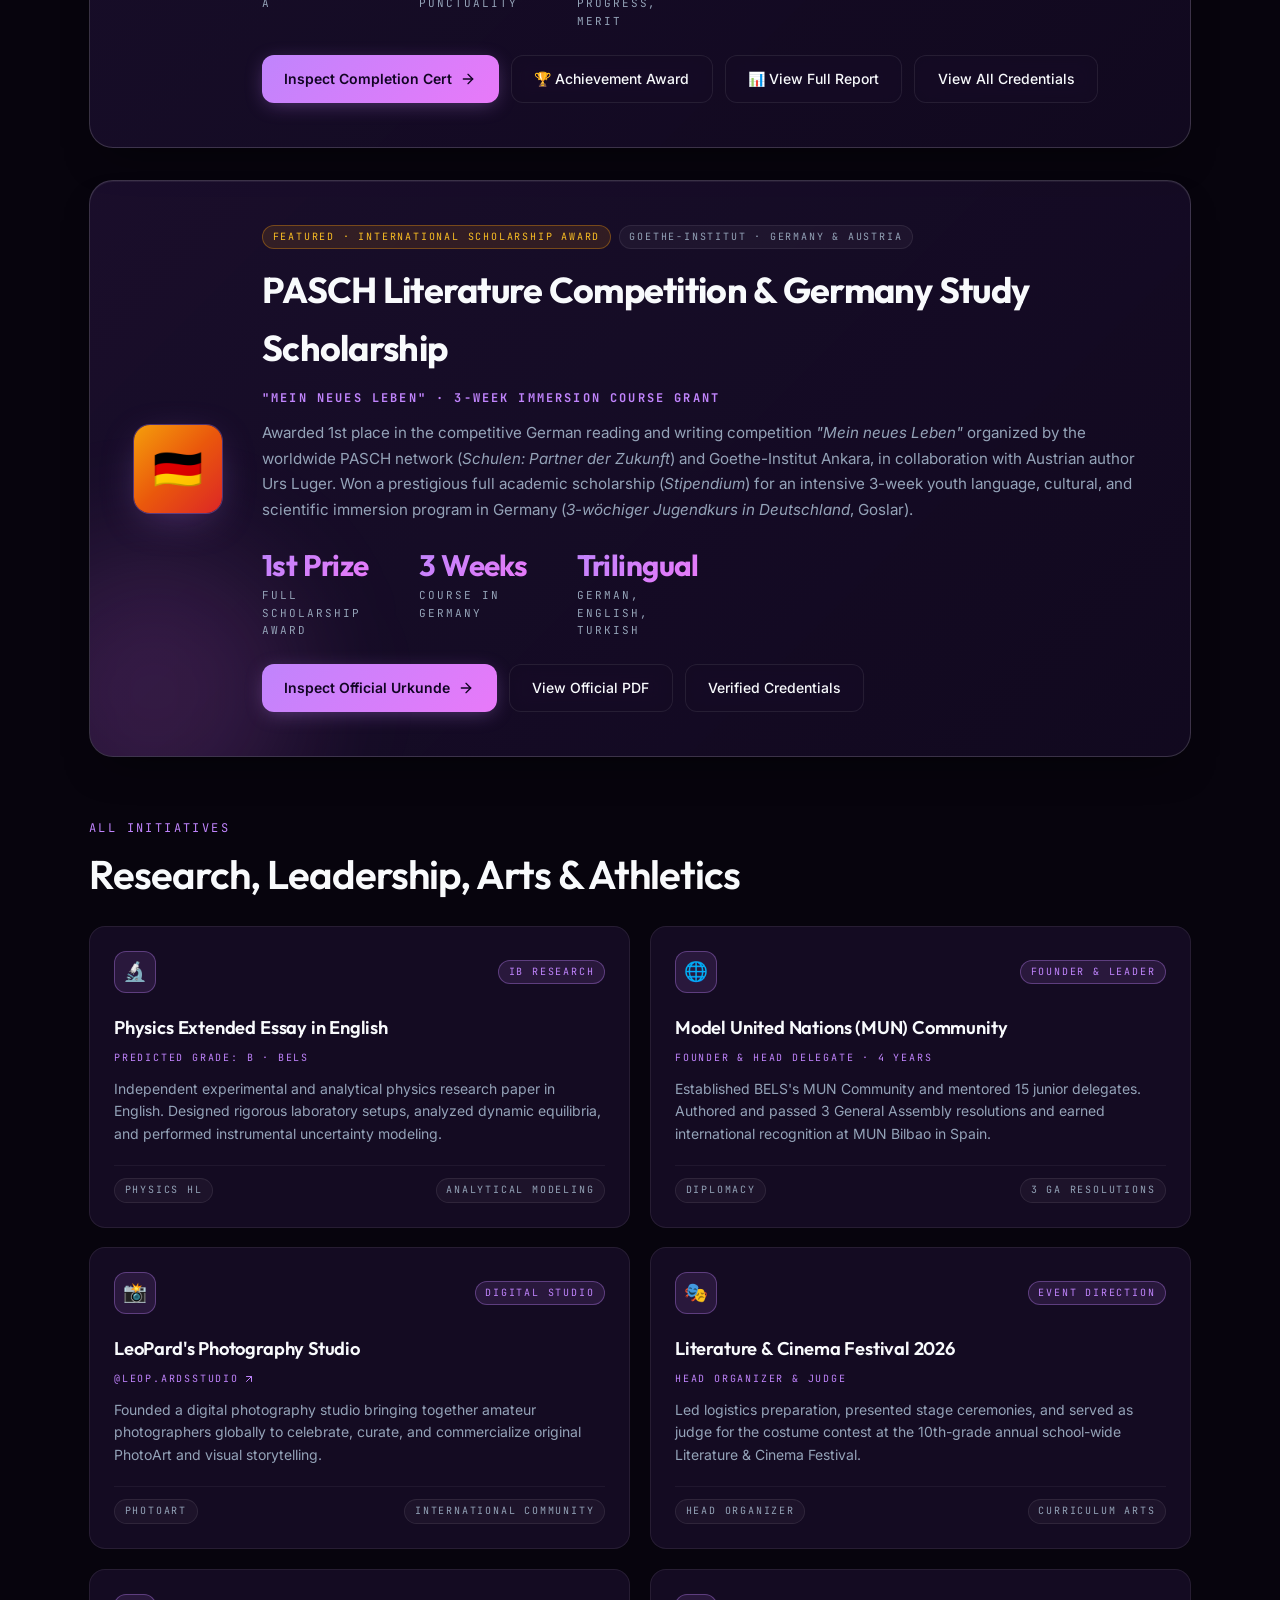
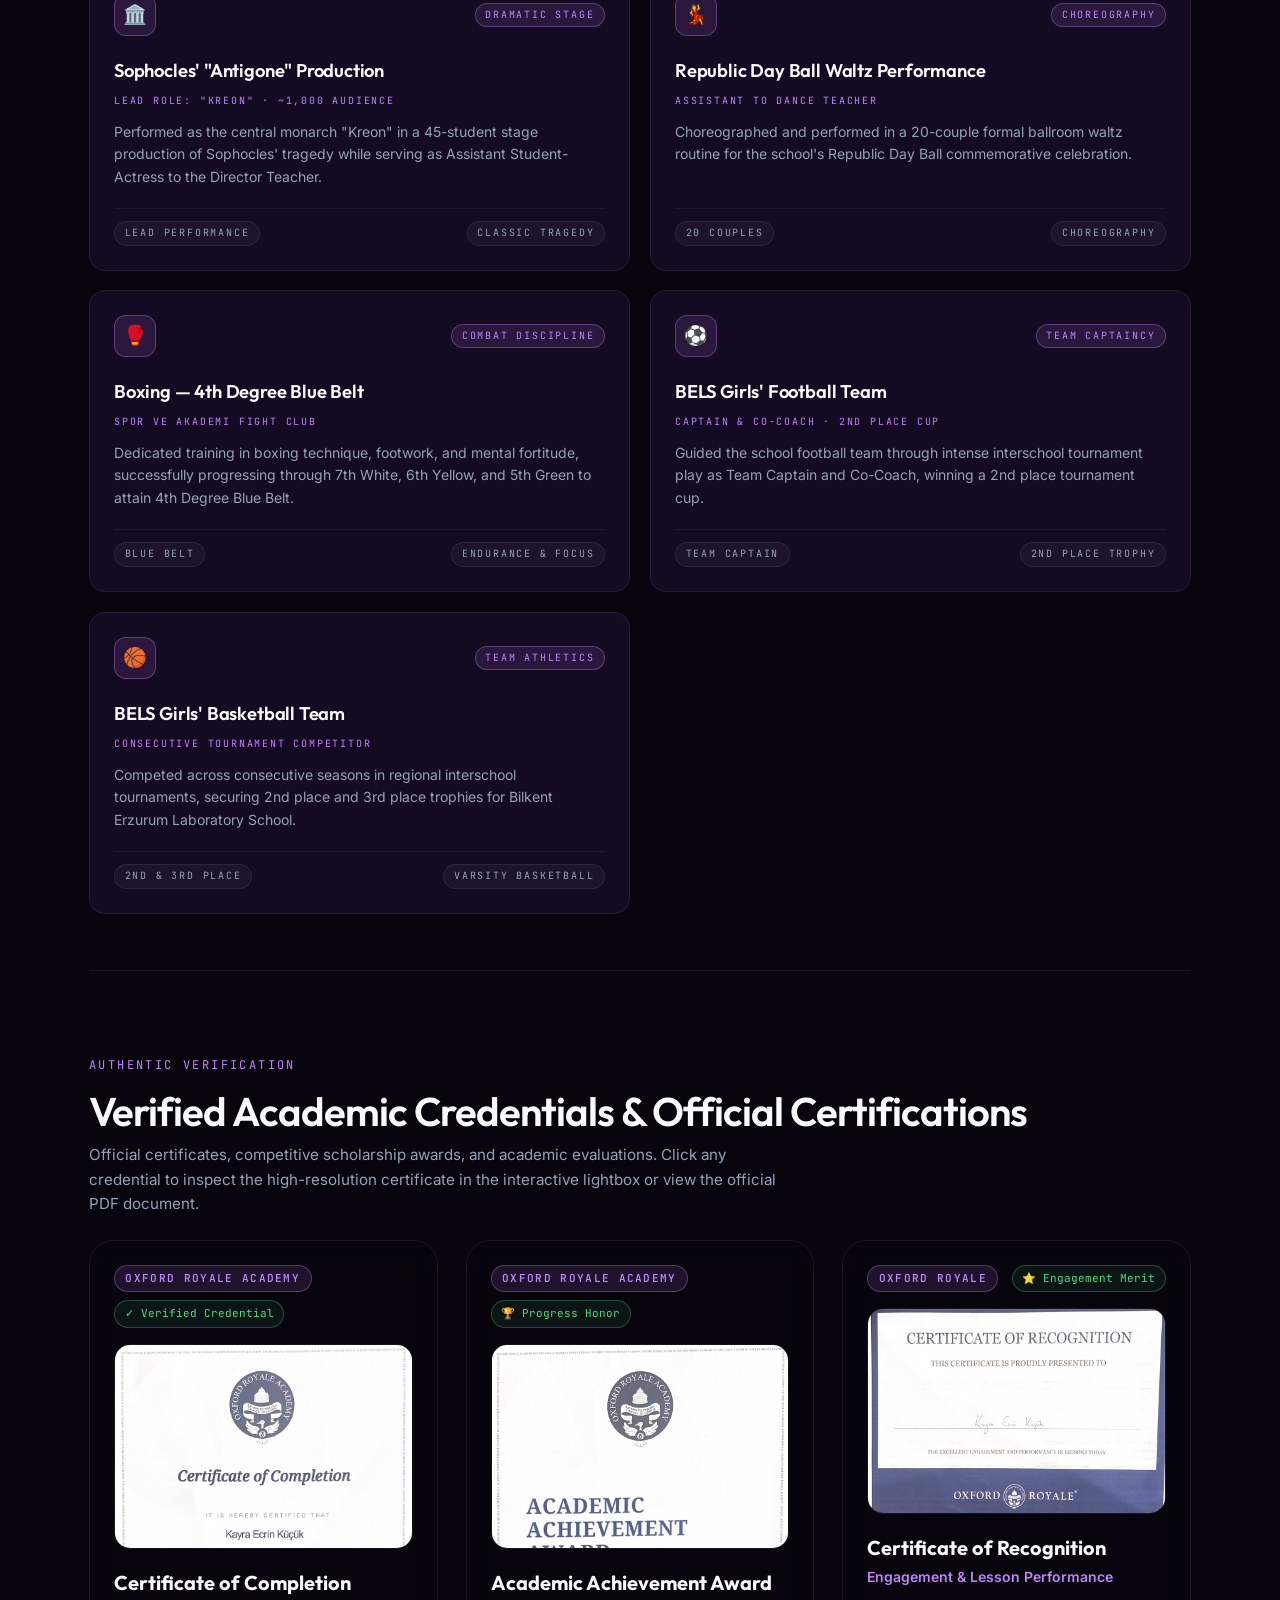
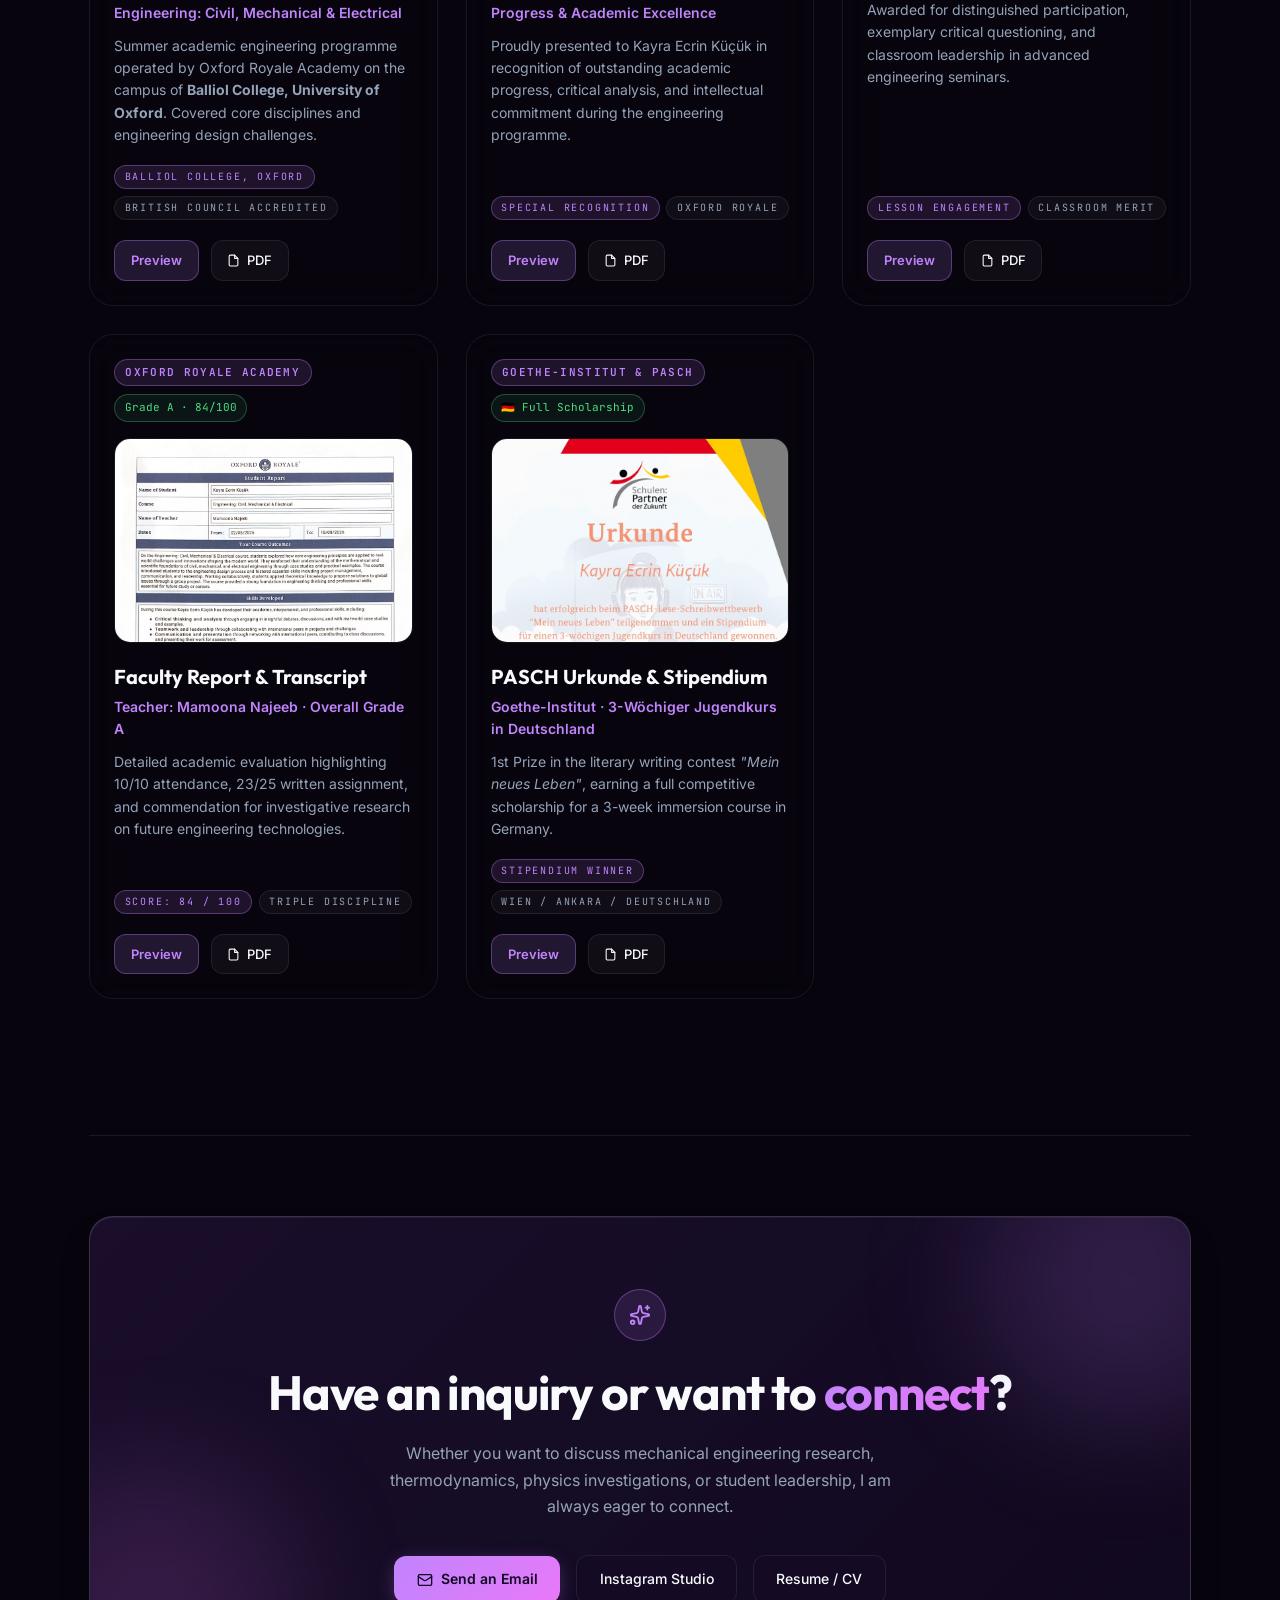
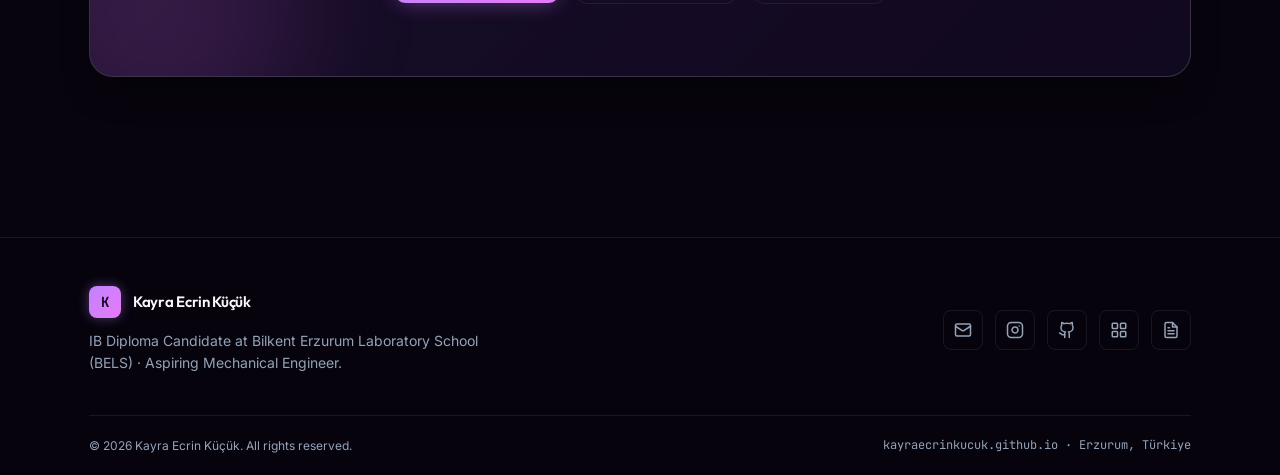
==== commit 77b4f886: "commit" ====
--- a/projects.html
+++ b/projects.html
@@ -142,8 +142,9 @@
                 <button type="button" class="filter-btn active" data-filter="all">All Initiatives</button>
                 <button type="button" class="filter-btn" data-filter="engineering">Engineering & Research</button>
                 <button type="button" class="filter-btn" data-filter="leadership">Leadership & MUN</button>
-                <button type="button" class="filter-btn" data-filter="arts">Arts & Media</button>
+                <button type="button" class="filter-btn" data-filter="arts">Arts, Media & Literature</button>
                 <button type="button" class="filter-btn" data-filter="athletics">Athletics</button>
+                <button type="button" class="filter-btn" data-filter="credentials">Official Credentials</button>
             </div>
 
             <!-- Featured Highlight Project Hero Card 1: Mechanical Engineering Research -->
@@ -218,48 +219,151 @@
                         </div>
                         <div>
                             <div style="display: flex; align-items: center; gap: 0.5rem; flex-wrap: wrap;">
-                                <span class="tag-badge">Featured · International Engineering Award</span>
-                                <span class="tag-badge-muted">Oxford, United Kingdom</span>
+                                <span class="tag-badge">Featured · International Engineering Practicum</span>
+                                <span class="tag-badge-muted">Balliol College, University of Oxford, UK</span>
                             </div>
 
                             <h2 class="featured-project-title">
                                 <span>Oxford Royale Summer Schools Engineering Program</span>
                                 <span class="featured-link-sub">
-                                    <span>Grade A Distinction (86%)</span>
+                                    <span>Civil, Mechanical & Electrical · Overall Grade A (84/100)</span>
                                 </span>
                             </h2>
 
                             <p class="hero-desc" style="margin-top: 0.75rem; max-width: 100%; font-size: 0.95rem;">
-                                Completed an intensive engineering curriculum spanning Civil, Mechanical, and Electrical Engineering. Engaged in structural mechanics, thermodynamic cycles, fluid dynamics problem solving, and electrical circuit architecture, culminating in the prestigious Achievement Award and a final grade of A (86%).
-                            </p>
+                                Completed an intensive engineering curriculum spanning Civil, Mechanical, and Electrical Engineering on the historic campus of <strong>Balliol College, University of Oxford</strong>. Engaged in structural mechanics, thermodynamic cycles, fluid dynamics problem solving, and electrical circuit architecture. Honored with three distinct credentials: the <strong>Certificate of Completion</strong>, the <strong>Academic Achievement Award</strong> (for academic progress), and the <strong>Certificate of Recognition</strong> (for classroom engagement).
+                            </p>
+
+                            <div style="margin-top: 0.85rem; padding: 0.85rem 1.15rem; background: rgba(192, 132, 252, 0.08); border-left: 3px solid #c084fc; border-radius: var(--radius-md); font-size: 0.875rem; color: var(--foreground); line-height: 1.55;">
+                                <strong>Instructor Commendation (Teacher Mamoona Najeeb):</strong>
+                                <em>"Kayra regularly asks thoughtful and critical questions, demonstrating that she engages deeply with the topics covered and has a strong understanding of the engineering concepts... She also has excellent writing skills, as clearly demonstrated in her work on future engineering technologies... confident delivery of her section of the group presentation."</em>
+                            </div>
 
                             <div class="featured-stats-row">
                                 <div class="stat-item">
                                     <span class="stat-number" style="font-size: 1.85rem;"><span
-                                            class="text-gradient">86%</span></span>
+                                            class="text-gradient">84%</span></span>
                                     <span class="stat-label">Overall Grade A</span>
                                 </div>
                                 <div class="stat-item">
                                     <span class="stat-number" style="font-size: 1.85rem;"><span
-                                            class="text-gradient">Triple Discipline</span></span>
-                                    <span class="stat-label">Mech, Civil & Elec</span>
+                                            class="text-gradient">10/10</span></span>
+                                    <span class="stat-label">Attendance & Punctuality</span>
                                 </div>
                                 <div class="stat-item">
                                     <span class="stat-number" style="font-size: 1.85rem;"><span
-                                            class="text-gradient">Award</span></span>
-                                    <span class="stat-label">Achievement Honor</span>
+                                            class="text-gradient">3 Awards</span></span>
+                                    <span class="stat-label">Completion, Progress, Merit</span>
                                 </div>
                             </div>
 
-                            <div style="margin-top: 1.75rem;">
-                                <a href="resume.html" class="btn-primary">
-                                    <span>View Certification on Resume</span>
+                            <div style="margin-top: 1.5rem; display: flex; gap: 0.75rem; flex-wrap: wrap;">
+                                <button type="button" class="btn-primary"
+                                    data-cert-img="src/certificates/oxford_certificate_of_completion.jpg"
+                                    data-cert-title="Certificate of Completion — Engineering: Civil, Mechanical & Electrical"
+                                    data-cert-issuer="Oxford Royale Academy · Balliol College, University of Oxford"
+                                    data-cert-date="August 2026"
+                                    data-cert-pdf="docs/certificates/oxford_certificate_of_completion.pdf"
+                                    data-cert-notes="Officially certified completion of academic engineering requirements at Balliol College, University of Oxford, UK. Accredited by the British Council and the British Accreditation Council.">
+                                    <span>Inspect Completion Cert</span>
                                     <svg class="btn-arrow" xmlns="http://www.w3.org/2000/svg" width="16" height="16"
                                         viewBox="0 0 24 24" fill="none" stroke="currentColor" stroke-width="2"
                                         stroke-linecap="round" stroke-linejoin="round">
                                         <path d="M5 12h14"></path>
                                         <path d="m12 5 7 7-7 7"></path>
                                     </svg>
+                                </button>
+                                <button type="button" class="btn-secondary"
+                                    data-cert-img="src/certificates/oxford_academic_achievement_award.jpg"
+                                    data-cert-title="Academic Achievement Award"
+                                    data-cert-issuer="Oxford Royale Academy · University of Oxford"
+                                    data-cert-date="August 2026"
+                                    data-cert-pdf="docs/certificates/oxford_academic_achievement_award.pdf"
+                                    data-cert-notes="Proudly presented to Kayra Ecrin Küçük in recognition of the progress they have made during their academic course with Oxford Royale.">
+                                    <span>🏆 Achievement Award</span>
+                                </button>
+                                <button type="button" class="btn-secondary"
+                                    data-cert-img="src/certificates/oxford_student_report.jpg"
+                                    data-cert-title="Official Student Report & Faculty Evaluation — Grade A (84/100)"
+                                    data-cert-issuer="Oxford Royale · Teacher Mamoona Najeeb"
+                                    data-cert-date="August 2026"
+                                    data-cert-pdf="docs/certificates/oxford_student_report.pdf"
+                                    data-cert-notes="Comprehensive evaluation breakdown: Attendance 10/10, Written Assignment 23/25, In-Class Contribution 19/20, Progress 9/10, Overall Grade A (84/100). Instructor commendation on future engineering technologies paper.">
+                                    <span>📊 View Full Report</span>
+                                </button>
+                                <a href="resume.html#credentials" class="btn-secondary">
+                                    <span>View All Credentials</span>
+                                </a>
+                            </div>
+                        </div>
+                    </div>
+                </article>
+            </div>
+
+            <!-- Featured Highlight Project Hero Card 3: PASCH Goethe-Institut Germany Scholarship -->
+            <div class="reveal project-filter-item" data-category="arts" style="margin-top: 2rem;">
+                <article class="featured-project-card" style="margin-top: 0;">
+                    <div class="cta-glow-2"></div>
+                    <div class="featured-project-grid">
+                        <div class="featured-logo-box" style="background: linear-gradient(135deg, #f59e0b 0%, #ea580c 50%, #dc2626 100%);">
+                            🇩🇪
+                        </div>
+                        <div>
+                            <div style="display: flex; align-items: center; gap: 0.5rem; flex-wrap: wrap;">
+                                <span class="tag-badge" style="background: rgba(245, 158, 11, 0.12); border-color: rgba(245, 158, 11, 0.35); color: #fbbf24;">Featured · International Scholarship Award</span>
+                                <span class="tag-badge-muted">Goethe-Institut · Germany & Austria</span>
+                            </div>
+
+                            <h2 class="featured-project-title">
+                                <span>PASCH Literature Competition & Germany Study Scholarship</span>
+                                <span class="featured-link-sub">
+                                    <span>"Mein neues Leben" · 3-Week Immersion Course Grant</span>
+                                </span>
+                            </h2>
+
+                            <p class="hero-desc" style="margin-top: 0.75rem; max-width: 100%; font-size: 0.95rem;">
+                                Awarded 1st place in the competitive German reading and writing competition <em>"Mein neues Leben"</em> organized by the worldwide PASCH network (<em>Schulen: Partner der Zukunft</em>) and Goethe-Institut Ankara, in collaboration with Austrian author Urs Luger. Won a prestigious full academic scholarship (<em>Stipendium</em>) for an intensive 3-week youth language, cultural, and scientific immersion program in Germany (<em>3-wöchiger Jugendkurs in Deutschland</em>, Goslar).
+                            </p>
+
+                            <div class="featured-stats-row">
+                                <div class="stat-item">
+                                    <span class="stat-number" style="font-size: 1.85rem;"><span
+                                            class="text-gradient">1st Prize</span></span>
+                                    <span class="stat-label">Full Scholarship Award</span>
+                                </div>
+                                <div class="stat-item">
+                                    <span class="stat-number" style="font-size: 1.85rem;"><span
+                                            class="text-gradient">3 Weeks</span></span>
+                                    <span class="stat-label">Course in Germany</span>
+                                </div>
+                                <div class="stat-item">
+                                    <span class="stat-number" style="font-size: 1.85rem;"><span
+                                            class="text-gradient">Trilingual</span></span>
+                                    <span class="stat-label">German, English, Turkish</span>
+                                </div>
+                            </div>
+
+                            <div style="margin-top: 1.5rem; display: flex; gap: 0.75rem; flex-wrap: wrap;">
+                                <button type="button" class="btn-primary"
+                                    data-cert-img="src/certificates/pasch_urkunde_award.jpg"
+                                    data-cert-title="Urkunde — PASCH-Lese-Schreibwettbewerb 'Mein neues Leben'"
+                                    data-cert-issuer="Goethe-Institut Ankara & PASCH (Schulen: Partner der Zukunft) / Urs Luger"
+                                    data-cert-date="April 2024"
+                                    data-cert-pdf="docs/certificates/pasch_goethe_urkunde.pdf"
+                                    data-cert-notes="Offizielle Urkunde: Kayra Ecrin Küçük hat erfolgreich beim PASCH-Lese-Schreibwettbewerb 'Mein neues Leben' teilgenommen und ein Stipendium für einen 3-wöchigen Jugendkurs in Deutschland gewonnen. Unterzeichnet von Urs Luger (Freier Autor, Wien) und Andreas Volk (Goethe-Institut Ankara).">
+                                    <span>Inspect Official Urkunde</span>
+                                    <svg class="btn-arrow" xmlns="http://www.w3.org/2000/svg" width="16" height="16"
+                                        viewBox="0 0 24 24" fill="none" stroke="currentColor" stroke-width="2"
+                                        stroke-linecap="round" stroke-linejoin="round">
+                                        <path d="M5 12h14"></path>
+                                        <path d="m12 5 7 7-7 7"></path>
+                                    </svg>
+                                </button>
+                                <a href="docs/certificates/pasch_goethe_urkunde.pdf" target="_blank" rel="noopener noreferrer" class="btn-secondary">
+                                    <span>View Official PDF</span>
+                                </a>
+                                <a href="resume.html#credentials" class="btn-secondary">
+                                    <span>Verified Credentials</span>
                                 </a>
                             </div>
                         </div>
@@ -471,6 +575,294 @@
                     </div>
                 </div>
             </div>
+
+            <!-- Verified Academic Credentials & Official Certifications -->
+            <section id="credentials" class="section-divider section-pad project-filter-item" data-category="credentials" style="margin-top: 3.5rem;">
+                <div class="reveal">
+                    <span class="section-tag">Authentic Verification</span>
+                    <h2 class="section-heading">Verified Academic Credentials & Official Certifications</h2>
+                    <p style="color: var(--muted-foreground); margin-top: 0.5rem; max-width: 44rem; font-size: 0.95rem;">
+                        Official certificates, competitive scholarship awards, and academic evaluations. Click any credential to inspect the high-resolution certificate in the interactive lightbox or view the official PDF document.
+                    </p>
+                </div>
+
+                <div class="cert-grid">
+                    <!-- Cert 1: Oxford Certificate of Completion -->
+                    <div class="cert-card spotlight-card">
+                        <div class="cert-badge-row">
+                            <span class="cert-issuer-pill">Oxford Royale Academy</span>
+                            <span class="cert-verified-pill">✓ Verified Credential</span>
+                        </div>
+                        <div class="cert-thumb-container"
+                            data-cert-img="src/certificates/oxford_certificate_of_completion.jpg"
+                            data-cert-title="Certificate of Completion — Engineering: Civil, Mechanical & Electrical"
+                            data-cert-issuer="Oxford Royale Academy · Balliol College, University of Oxford"
+                            data-cert-date="August 2026"
+                            data-cert-pdf="docs/certificates/oxford_certificate_of_completion.pdf"
+                            data-cert-notes="Officially certified completion of academic engineering requirements at Balliol College, University of Oxford, UK. Accredited by the British Council and the British Accreditation Council.">
+                            <img src="src/certificates/oxford_certificate_of_completion.jpg" alt="Oxford Royale Certificate of Completion" class="cert-thumb-img" loading="lazy">
+                            <div class="cert-thumb-overlay">
+                                <span class="cert-overlay-action">
+                                    <svg xmlns="http://www.w3.org/2000/svg" width="14" height="14" viewBox="0 0 24 24" fill="none" stroke="currentColor" stroke-width="2" stroke-linecap="round" stroke-linejoin="round">
+                                        <circle cx="11" cy="11" r="8"></circle>
+                                        <line x1="21" y1="21" x2="16.65" y2="16.65"></line>
+                                        <line x1="11" y1="8" x2="11" y2="14"></line>
+                                        <line x1="8" y1="11" x2="14" y2="11"></line>
+                                    </svg>
+                                    <span>Inspect Certificate</span>
+                                </span>
+                            </div>
+                        </div>
+                        <h3 class="cert-title">Certificate of Completion</h3>
+                        <div class="cert-subtitle">Engineering: Civil, Mechanical & Electrical</div>
+                        <p class="cert-desc">
+                            Summer academic engineering programme operated by Oxford Royale Academy on the campus of <strong>Balliol College, University of Oxford</strong>. Covered core disciplines and engineering design challenges.
+                        </p>
+                        <div class="cert-meta-tags">
+                            <span class="tag-badge">Balliol College, Oxford</span>
+                            <span class="tag-badge-muted">British Council Accredited</span>
+                        </div>
+                        <div class="cert-actions-row">
+                            <button type="button" class="btn-cert-preview"
+                                data-cert-img="src/certificates/oxford_certificate_of_completion.jpg"
+                                data-cert-title="Certificate of Completion — Engineering: Civil, Mechanical & Electrical"
+                                data-cert-issuer="Oxford Royale Academy · Balliol College, University of Oxford"
+                                data-cert-date="August 2026"
+                                data-cert-pdf="docs/certificates/oxford_certificate_of_completion.pdf"
+                                data-cert-notes="Officially certified completion of academic engineering requirements at Balliol College, University of Oxford, UK. Accredited by the British Council and the British Accreditation Council.">
+                                <span>Preview</span>
+                            </button>
+                            <a href="docs/certificates/oxford_certificate_of_completion.pdf" target="_blank" rel="noopener noreferrer" class="btn-cert-pdf">
+                                <svg xmlns="http://www.w3.org/2000/svg" width="13" height="13" viewBox="0 0 24 24" fill="none" stroke="currentColor" stroke-width="2" stroke-linecap="round" stroke-linejoin="round">
+                                    <path d="M14 2H6a2 2 0 0 0-2 2v16a2 2 0 0 0 2 2h12a2 2 0 0 0 2-2V8z"></path>
+                                    <polyline points="14 2 14 8 20 8"></polyline>
+                                </svg>
+                                <span>PDF</span>
+                            </a>
+                        </div>
+                    </div>
+
+                    <!-- Cert 2: Oxford Academic Achievement Award -->
+                    <div class="cert-card spotlight-card">
+                        <div class="cert-badge-row">
+                            <span class="cert-issuer-pill">Oxford Royale Academy</span>
+                            <span class="cert-verified-pill">🏆 Progress Honor</span>
+                        </div>
+                        <div class="cert-thumb-container"
+                            data-cert-img="src/certificates/oxford_academic_achievement_award.jpg"
+                            data-cert-title="Academic Achievement Award"
+                            data-cert-issuer="Oxford Royale Academy · University of Oxford"
+                            data-cert-date="August 2026"
+                            data-cert-pdf="docs/certificates/oxford_academic_achievement_award.pdf"
+                            data-cert-notes="Proudly presented to Kayra Ecrin Küçük in recognition of the progress they have made during their academic course with Oxford Royale.">
+                            <img src="src/certificates/oxford_academic_achievement_award.jpg" alt="Academic Achievement Award" class="cert-thumb-img" loading="lazy">
+                            <div class="cert-thumb-overlay">
+                                <span class="cert-overlay-action">
+                                    <svg xmlns="http://www.w3.org/2000/svg" width="14" height="14" viewBox="0 0 24 24" fill="none" stroke="currentColor" stroke-width="2" stroke-linecap="round" stroke-linejoin="round">
+                                        <circle cx="11" cy="11" r="8"></circle>
+                                        <line x1="21" y1="21" x2="16.65" y2="16.65"></line>
+                                        <line x1="11" y1="8" x2="11" y2="14"></line>
+                                        <line x1="8" y1="11" x2="14" y2="11"></line>
+                                    </svg>
+                                    <span>Inspect Award</span>
+                                </span>
+                            </div>
+                        </div>
+                        <h3 class="cert-title">Academic Achievement Award</h3>
+                        <div class="cert-subtitle">Progress & Academic Excellence</div>
+                        <p class="cert-desc">
+                            Proudly presented to Kayra Ecrin Küçük in recognition of outstanding academic progress, critical analysis, and intellectual commitment during the engineering programme.
+                        </p>
+                        <div class="cert-meta-tags">
+                            <span class="tag-badge">Special Recognition</span>
+                            <span class="tag-badge-muted">Oxford Royale</span>
+                        </div>
+                        <div class="cert-actions-row">
+                            <button type="button" class="btn-cert-preview"
+                                data-cert-img="src/certificates/oxford_academic_achievement_award.jpg"
+                                data-cert-title="Academic Achievement Award"
+                                data-cert-issuer="Oxford Royale Academy · University of Oxford"
+                                data-cert-date="August 2026"
+                                data-cert-pdf="docs/certificates/oxford_academic_achievement_award.pdf"
+                                data-cert-notes="Proudly presented to Kayra Ecrin Küçük in recognition of the progress they have made during their academic course with Oxford Royale.">
+                                <span>Preview</span>
+                            </button>
+                            <a href="docs/certificates/oxford_academic_achievement_award.pdf" target="_blank" rel="noopener noreferrer" class="btn-cert-pdf">
+                                <svg xmlns="http://www.w3.org/2000/svg" width="13" height="13" viewBox="0 0 24 24" fill="none" stroke="currentColor" stroke-width="2" stroke-linecap="round" stroke-linejoin="round">
+                                    <path d="M14 2H6a2 2 0 0 0-2 2v16a2 2 0 0 0 2 2h12a2 2 0 0 0 2-2V8z"></path>
+                                    <polyline points="14 2 14 8 20 8"></polyline>
+                                </svg>
+                                <span>PDF</span>
+                            </a>
+                        </div>
+                    </div>
+
+                    <!-- Cert 3: Oxford Certificate of Recognition -->
+                    <div class="cert-card spotlight-card">
+                        <div class="cert-badge-row">
+                            <span class="cert-issuer-pill">Oxford Royale</span>
+                            <span class="cert-verified-pill">⭐ Engagement Merit</span>
+                        </div>
+                        <div class="cert-thumb-container"
+                            data-cert-img="src/certificates/oxford_certificate_of_recognition.jpg"
+                            data-cert-title="Certificate of Recognition"
+                            data-cert-issuer="Oxford Royale · University of Oxford"
+                            data-cert-date="August 2026"
+                            data-cert-pdf="docs/certificates/oxford_certificate_of_recognition.pdf"
+                            data-cert-notes="Proudly presented to Kayra Ecrin Küçük for excellent engagement and performance in lessons today.">
+                            <img src="src/certificates/oxford_certificate_of_recognition.jpg" alt="Certificate of Recognition" class="cert-thumb-img" loading="lazy">
+                            <div class="cert-thumb-overlay">
+                                <span class="cert-overlay-action">
+                                    <svg xmlns="http://www.w3.org/2000/svg" width="14" height="14" viewBox="0 0 24 24" fill="none" stroke="currentColor" stroke-width="2" stroke-linecap="round" stroke-linejoin="round">
+                                        <circle cx="11" cy="11" r="8"></circle>
+                                        <line x1="21" y1="21" x2="16.65" y2="16.65"></line>
+                                        <line x1="11" y1="8" x2="11" y2="14"></line>
+                                        <line x1="8" y1="11" x2="14" y2="11"></line>
+                                    </svg>
+                                    <span>Inspect Certificate</span>
+                                </span>
+                            </div>
+                        </div>
+                        <h3 class="cert-title">Certificate of Recognition</h3>
+                        <div class="cert-subtitle">Engagement & Lesson Performance</div>
+                        <p class="cert-desc">
+                            Awarded for distinguished participation, exemplary critical questioning, and classroom leadership in advanced engineering seminars.
+                        </p>
+                        <div class="cert-meta-tags">
+                            <span class="tag-badge">Lesson Engagement</span>
+                            <span class="tag-badge-muted">Classroom Merit</span>
+                        </div>
+                        <div class="cert-actions-row">
+                            <button type="button" class="btn-cert-preview"
+                                data-cert-img="src/certificates/oxford_certificate_of_recognition.jpg"
+                                data-cert-title="Certificate of Recognition"
+                                data-cert-issuer="Oxford Royale · University of Oxford"
+                                data-cert-date="August 2026"
+                                data-cert-pdf="docs/certificates/oxford_certificate_of_recognition.pdf"
+                                data-cert-notes="Proudly presented to Kayra Ecrin Küçük for excellent engagement and performance in lessons today.">
+                                <span>Preview</span>
+                            </button>
+                            <a href="docs/certificates/oxford_certificate_of_recognition.pdf" target="_blank" rel="noopener noreferrer" class="btn-cert-pdf">
+                                <svg xmlns="http://www.w3.org/2000/svg" width="13" height="13" viewBox="0 0 24 24" fill="none" stroke="currentColor" stroke-width="2" stroke-linecap="round" stroke-linejoin="round">
+                                    <path d="M14 2H6a2 2 0 0 0-2 2v16a2 2 0 0 0 2 2h12a2 2 0 0 0 2-2V8z"></path>
+                                    <polyline points="14 2 14 8 20 8"></polyline>
+                                </svg>
+                                <span>PDF</span>
+                            </a>
+                        </div>
+                    </div>
+
+                    <!-- Cert 4: Oxford Student Report -->
+                    <div class="cert-card spotlight-card">
+                        <div class="cert-badge-row">
+                            <span class="cert-issuer-pill">Oxford Royale Academy</span>
+                            <span class="cert-verified-pill">Grade A · 84/100</span>
+                        </div>
+                        <div class="cert-thumb-container"
+                            data-cert-img="src/certificates/oxford_student_report.jpg"
+                            data-cert-title="Official Student Report & Faculty Evaluation — Grade A (84/100)"
+                            data-cert-issuer="Oxford Royale · Teacher Mamoona Najeeb"
+                            data-cert-date="August 2026"
+                            data-cert-pdf="docs/certificates/oxford_student_report.pdf"
+                            data-cert-notes="Comprehensive evaluation breakdown: Attendance & Punctuality 10/10, Written Assignment 23/25, In-Class Contribution 19/20, Progress 9/10, Overall Grade A (84/100). Instructor commendation: 'Kayra has been an exceptional student throughout these two weeks... excellent writing skills on future engineering technologies... confident delivery of her section of the group presentation.'">
+                            <img src="src/certificates/oxford_student_report.jpg" alt="Student Report Card" class="cert-thumb-img" loading="lazy">
+                            <div class="cert-thumb-overlay">
+                                <span class="cert-overlay-action">
+                                    <svg xmlns="http://www.w3.org/2000/svg" width="14" height="14" viewBox="0 0 24 24" fill="none" stroke="currentColor" stroke-width="2" stroke-linecap="round" stroke-linejoin="round">
+                                        <circle cx="11" cy="11" r="8"></circle>
+                                        <line x1="21" y1="21" x2="16.65" y2="16.65"></line>
+                                        <line x1="11" y1="8" x2="11" y2="14"></line>
+                                        <line x1="8" y1="11" x2="14" y2="11"></line>
+                                    </svg>
+                                    <span>Inspect Report Card</span>
+                                </span>
+                            </div>
+                        </div>
+                        <h3 class="cert-title">Faculty Report & Transcript</h3>
+                        <div class="cert-subtitle">Teacher: Mamoona Najeeb · Overall Grade A</div>
+                        <p class="cert-desc">
+                            Detailed academic evaluation highlighting 10/10 attendance, 23/25 written assignment, and commendation for investigative research on future engineering technologies.
+                        </p>
+                        <div class="cert-meta-tags">
+                            <span class="tag-badge">Score: 84 / 100</span>
+                            <span class="tag-badge-muted">Triple Discipline</span>
+                        </div>
+                        <div class="cert-actions-row">
+                            <button type="button" class="btn-cert-preview"
+                                data-cert-img="src/certificates/oxford_student_report.jpg"
+                                data-cert-title="Official Student Report & Faculty Evaluation — Grade A (84/100)"
+                                data-cert-issuer="Oxford Royale · Teacher Mamoona Najeeb"
+                                data-cert-date="August 2026"
+                                data-cert-pdf="docs/certificates/oxford_student_report.pdf"
+                                data-cert-notes="Comprehensive evaluation breakdown: Attendance 10/10, Written Assignment 23/25, In-Class Contribution 19/20, Progress 9/10, Overall Grade A (84/100). Instructor commendation: 'Kayra has been an exceptional student throughout these two weeks... excellent writing skills on future engineering technologies... confident delivery of her section of the group presentation.'">
+                                <span>Preview</span>
+                            </button>
+                            <a href="docs/certificates/oxford_student_report.pdf" target="_blank" rel="noopener noreferrer" class="btn-cert-pdf">
+                                <svg xmlns="http://www.w3.org/2000/svg" width="13" height="13" viewBox="0 0 24 24" fill="none" stroke="currentColor" stroke-width="2" stroke-linecap="round" stroke-linejoin="round">
+                                    <path d="M14 2H6a2 2 0 0 0-2 2v16a2 2 0 0 0 2 2h12a2 2 0 0 0 2-2V8z"></path>
+                                    <polyline points="14 2 14 8 20 8"></polyline>
+                                </svg>
+                                <span>PDF</span>
+                            </a>
+                        </div>
+                    </div>
+
+                    <!-- Cert 5: PASCH Goethe-Institut Urkunde -->
+                    <div class="cert-card spotlight-card">
+                        <div class="cert-badge-row">
+                            <span class="cert-issuer-pill">Goethe-Institut & PASCH</span>
+                            <span class="cert-verified-pill">🇩🇪 Full Scholarship</span>
+                        </div>
+                        <div class="cert-thumb-container"
+                            data-cert-img="src/certificates/pasch_urkunde_award.jpg"
+                            data-cert-title="Urkunde — PASCH-Lese-Schreibwettbewerb 'Mein neues Leben'"
+                            data-cert-issuer="Goethe-Institut Ankara & PASCH (Schulen: Partner der Zukunft) / Urs Luger"
+                            data-cert-date="April 2024"
+                            data-cert-pdf="docs/certificates/pasch_goethe_urkunde.pdf"
+                            data-cert-notes="Offizielle Urkunde: Kayra Ecrin Küçük hat erfolgreich beim PASCH-Lese-Schreibwettbewerb 'Mein neues Leben' teilgenommen und ein Stipendium für einen 3-wöchigen Jugendkurs in Deutschland gewonnen. Unterzeichnet von Urs Luger (Freier Autor, Wien) und Andreas Volk (Goethe-Institut Ankara).">
+                            <img src="src/certificates/pasch_urkunde_award.jpg" alt="PASCH Urkunde Award" class="cert-thumb-img" loading="lazy">
+                            <div class="cert-thumb-overlay">
+                                <span class="cert-overlay-action">
+                                    <svg xmlns="http://www.w3.org/2000/svg" width="14" height="14" viewBox="0 0 24 24" fill="none" stroke="currentColor" stroke-width="2" stroke-linecap="round" stroke-linejoin="round">
+                                        <circle cx="11" cy="11" r="8"></circle>
+                                        <line x1="21" y1="21" x2="16.65" y2="16.65"></line>
+                                        <line x1="11" y1="8" x2="11" y2="14"></line>
+                                        <line x1="8" y1="11" x2="14" y2="11"></line>
+                                    </svg>
+                                    <span>Inspect Urkunde</span>
+                                </span>
+                            </div>
+                        </div>
+                        <h3 class="cert-title">PASCH Urkunde & Stipendium</h3>
+                        <div class="cert-subtitle">Goethe-Institut · 3-Wöchiger Jugendkurs in Deutschland</div>
+                        <p class="cert-desc">
+                            1st Prize in the literary writing contest <em>"Mein neues Leben"</em>, earning a full competitive scholarship for a 3-week immersion course in Germany.
+                        </p>
+                        <div class="cert-meta-tags">
+                            <span class="tag-badge">Stipendium Winner</span>
+                            <span class="tag-badge-muted">Wien / Ankara / Deutschland</span>
+                        </div>
+                        <div class="cert-actions-row">
+                            <button type="button" class="btn-cert-preview"
+                                data-cert-img="src/certificates/pasch_urkunde_award.jpg"
+                                data-cert-title="Urkunde — PASCH-Lese-Schreibwettbewerb 'Mein neues Leben'"
+                                data-cert-issuer="Goethe-Institut Ankara & PASCH (Schulen: Partner der Zukunft) / Urs Luger"
+                                data-cert-date="April 2024"
+                                data-cert-pdf="docs/certificates/pasch_goethe_urkunde.pdf"
+                                data-cert-notes="Offizielle Urkunde: Kayra Ecrin Küçük hat erfolgreich beim PASCH-Lese-Schreibwettbewerb 'Mein neues Leben' teilgenommen und ein Stipendium für einen 3-wöchigen Jugendkurs in Deutschland gewonnen. Unterzeichnet von Urs Luger (Freier Autor, Wien) und Andreas Volk (Goethe-Institut Ankara).">
+                                <span>Preview</span>
+                            </button>
+                            <a href="docs/certificates/pasch_goethe_urkunde.pdf" target="_blank" rel="noopener noreferrer" class="btn-cert-pdf">
+                                <svg xmlns="http://www.w3.org/2000/svg" width="13" height="13" viewBox="0 0 24 24" fill="none" stroke="currentColor" stroke-width="2" stroke-linecap="round" stroke-linejoin="round">
+                                    <path d="M14 2H6a2 2 0 0 0-2 2v16a2 2 0 0 0 2 2h12a2 2 0 0 0 2-2V8z"></path>
+                                    <polyline points="14 2 14 8 20 8"></polyline>
+                                </svg>
+                                <span>PDF</span>
+                            </a>
+                        </div>
+                    </div>
+                </div>
+            </section>
 
             <!-- CTA Section -->
             <section id="contact" class="section-divider section-pad" style="margin-top: 3.5rem;">
--- a/css/style.css
+++ b/css/style.css
@@ -2051,3 +2051,376 @@
     border-color: transparent;
     box-shadow: 0 0 16px rgba(192, 132, 252, 0.4);
 }
+
+/* ==========================================================================
+   Verified Credentials & Academic Certifications Showcase
+   ========================================================================== */
+
+.cert-grid {
+    display: grid;
+    grid-template-columns: repeat(auto-fill, minmax(340px, 1fr));
+    gap: 1.75rem;
+    margin-top: 1.5rem;
+}
+
+@media (max-width: 640px) {
+    .cert-grid {
+        grid-template-columns: 1fr;
+        gap: 1.25rem;
+    }
+}
+
+.cert-card {
+    position: relative;
+    display: flex;
+    flex-direction: column;
+    padding: 1.5rem;
+    border-radius: var(--radius-xl);
+    border: 1px solid var(--border);
+    background-color: var(--card);
+    backdrop-filter: blur(16px);
+    -webkit-backdrop-filter: blur(16px);
+    transition: all 0.35s cubic-bezier(0.16, 1, 0.3, 1);
+    overflow: hidden;
+}
+
+.cert-card:hover {
+    border-color: var(--border-primary);
+    transform: translateY(-4px);
+    box-shadow: 0 16px 36px -12px rgba(192, 132, 252, 0.25);
+}
+
+.cert-badge-row {
+    display: flex;
+    align-items: center;
+    justify-content: space-between;
+    gap: 0.5rem;
+    flex-wrap: wrap;
+    margin-bottom: 1rem;
+}
+
+.cert-issuer-pill {
+    display: inline-flex;
+    align-items: center;
+    gap: 0.4rem;
+    font-family: var(--font-mono);
+    font-size: 0.6875rem;
+    font-weight: 600;
+    text-transform: uppercase;
+    letter-spacing: 0.12em;
+    padding: 0.25rem 0.65rem;
+    border-radius: var(--radius-full);
+    border: 1px solid rgba(192, 132, 252, 0.35);
+    background: rgba(192, 132, 252, 0.12);
+    color: #c084fc;
+}
+
+.cert-verified-pill {
+    display: inline-flex;
+    align-items: center;
+    gap: 0.35rem;
+    font-family: var(--font-mono);
+    font-size: 0.6875rem;
+    color: #4ade80;
+    padding: 0.25rem 0.6rem;
+    border-radius: var(--radius-full);
+    border: 1px solid rgba(74, 222, 128, 0.3);
+    background: rgba(74, 222, 128, 0.08);
+}
+
+.cert-thumb-container {
+    position: relative;
+    width: 100%;
+    aspect-ratio: 16 / 11;
+    border-radius: var(--radius-lg);
+    border: 1px solid rgba(255, 255, 255, 0.08);
+    background-color: rgba(0, 0, 0, 0.4);
+    overflow: hidden;
+    cursor: pointer;
+    margin-bottom: 1.25rem;
+}
+
+.cert-thumb-img {
+    width: 100%;
+    height: 100%;
+    object-fit: cover;
+    object-position: top center;
+    transition: transform 0.45s cubic-bezier(0.16, 1, 0.3, 1), filter 0.3s ease;
+}
+
+.cert-card:hover .cert-thumb-img {
+    transform: scale(1.04);
+}
+
+.cert-thumb-overlay {
+    position: absolute;
+    inset: 0;
+    background: linear-gradient(to top, rgba(7, 4, 13, 0.85) 0%, rgba(7, 4, 13, 0.3) 50%, transparent 100%);
+    opacity: 0;
+    display: flex;
+    align-items: center;
+    justify-content: center;
+    gap: 0.5rem;
+    transition: opacity 0.25s ease;
+}
+
+.cert-thumb-container:hover .cert-thumb-overlay,
+.cert-thumb-container:focus .cert-thumb-overlay {
+    opacity: 1;
+}
+
+.cert-overlay-action {
+    display: inline-flex;
+    align-items: center;
+    gap: 0.5rem;
+    padding: 0.5rem 1rem;
+    border-radius: var(--radius-full);
+    background: rgba(192, 132, 252, 0.9);
+    color: #120524;
+    font-size: 0.8125rem;
+    font-weight: 600;
+    backdrop-filter: blur(8px);
+    box-shadow: 0 4px 16px rgba(0, 0, 0, 0.4);
+    transform: translateY(6px);
+    transition: transform 0.25s ease;
+}
+
+.cert-thumb-container:hover .cert-overlay-action {
+    transform: translateY(0);
+}
+
+.cert-title {
+    font-family: var(--font-display);
+    font-size: 1.25rem;
+    font-weight: 700;
+    color: var(--foreground);
+    line-height: 1.35;
+    margin-bottom: 0.35rem;
+}
+
+.cert-subtitle {
+    font-size: 0.875rem;
+    color: var(--primary);
+    font-weight: 600;
+    margin-bottom: 0.65rem;
+}
+
+.cert-desc {
+    font-size: 0.875rem;
+    line-height: 1.6;
+    color: var(--muted-foreground);
+    margin-bottom: 1.15rem;
+    flex-grow: 1;
+}
+
+.cert-meta-tags {
+    display: flex;
+    flex-wrap: wrap;
+    gap: 0.4rem;
+    margin-bottom: 1.25rem;
+}
+
+.cert-actions-row {
+    display: flex;
+    align-items: center;
+    gap: 0.75rem;
+    margin-top: auto;
+    flex-wrap: wrap;
+}
+
+.btn-cert-preview {
+    display: inline-flex;
+    align-items: center;
+    gap: 0.45rem;
+    padding: 0.55rem 1rem;
+    border-radius: var(--radius-md);
+    background: rgba(192, 132, 252, 0.15);
+    border: 1px solid rgba(192, 132, 252, 0.35);
+    color: #c084fc;
+    font-size: 0.8125rem;
+    font-weight: 600;
+    cursor: pointer;
+    transition: all 0.2s ease;
+}
+
+.btn-cert-preview:hover {
+    background: rgba(192, 132, 252, 0.28);
+    border-color: #c084fc;
+    color: #ffffff;
+    transform: translateY(-1px);
+}
+
+.btn-cert-pdf {
+    display: inline-flex;
+    align-items: center;
+    gap: 0.45rem;
+    padding: 0.55rem 0.95rem;
+    border-radius: var(--radius-md);
+    background: rgba(255, 255, 255, 0.04);
+    border: 1px solid var(--border);
+    color: var(--foreground);
+    font-size: 0.8125rem;
+    font-weight: 500;
+    transition: all 0.2s ease;
+}
+
+.btn-cert-pdf:hover {
+    border-color: var(--border-primary);
+    color: var(--primary);
+    background: rgba(255, 255, 255, 0.08);
+}
+
+/* Lightbox / Modal for Document Inspection */
+.cert-modal {
+    position: fixed;
+    inset: 0;
+    z-index: 1000;
+    display: flex;
+    align-items: center;
+    justify-content: center;
+    padding: 1.5rem;
+    opacity: 0;
+    pointer-events: none;
+    transition: opacity 0.28s ease, visibility 0.28s ease;
+    visibility: hidden;
+}
+
+.cert-modal.open {
+    opacity: 1;
+    pointer-events: auto;
+    visibility: visible;
+}
+
+.cert-modal-backdrop {
+    position: absolute;
+    inset: 0;
+    background-color: rgba(5, 2, 10, 0.88);
+    backdrop-filter: blur(16px);
+    -webkit-backdrop-filter: blur(16px);
+}
+
+.cert-modal-dialog {
+    position: relative;
+    z-index: 10;
+    width: 100%;
+    max-width: 960px;
+    max-height: 92vh;
+    background: linear-gradient(145deg, rgba(20, 11, 36, 0.95) 0%, rgba(13, 7, 24, 0.98) 100%);
+    border: 1px solid rgba(192, 132, 252, 0.35);
+    border-radius: var(--radius-2xl);
+    box-shadow: 0 25px 60px -15px rgba(0, 0, 0, 0.8), 0 0 35px rgba(192, 132, 252, 0.2);
+    overflow: hidden;
+    display: flex;
+    flex-direction: column;
+    transform: scale(0.95) translateY(12px);
+    transition: transform 0.28s cubic-bezier(0.16, 1, 0.3, 1);
+}
+
+.cert-modal.open .cert-modal-dialog {
+    transform: scale(1) translateY(0);
+}
+
+.cert-modal-header {
+    display: flex;
+    align-items: center;
+    justify-content: space-between;
+    padding: 1.25rem 1.75rem;
+    border-bottom: 1px solid var(--border);
+    background: rgba(10, 5, 18, 0.5);
+}
+
+.cert-modal-title-group h3 {
+    font-family: var(--font-display);
+    font-size: 1.25rem;
+    font-weight: 700;
+    color: var(--foreground);
+}
+
+.cert-modal-title-group p {
+    font-size: 0.8125rem;
+    color: var(--muted-foreground);
+    margin-top: 0.2rem;
+}
+
+.cert-modal-close-btn {
+    width: 2.25rem;
+    height: 2.25rem;
+    border-radius: var(--radius-full);
+    border: 1px solid var(--border);
+    background: rgba(255, 255, 255, 0.05);
+    color: var(--foreground);
+    display: flex;
+    align-items: center;
+    justify-content: center;
+    cursor: pointer;
+    transition: all 0.2s ease;
+}
+
+.cert-modal-close-btn:hover {
+    background: rgba(239, 68, 68, 0.2);
+    border-color: rgba(239, 68, 68, 0.4);
+    color: #f87171;
+    transform: rotate(90deg);
+}
+
+.cert-modal-body {
+    padding: 1.5rem 1.75rem;
+    overflow-y: auto;
+    display: flex;
+    flex-direction: column;
+    gap: 1.25rem;
+    max-height: calc(92vh - 8rem);
+}
+
+.cert-modal-img-wrap {
+    width: 100%;
+    display: flex;
+    justify-content: center;
+    background: rgba(0, 0, 0, 0.35);
+    border-radius: var(--radius-lg);
+    border: 1px solid rgba(255, 255, 255, 0.06);
+    padding: 0.75rem;
+}
+
+.cert-modal-img {
+    max-width: 100%;
+    max-height: 62vh;
+    object-fit: contain;
+    border-radius: var(--radius-sm);
+    box-shadow: 0 10px 30px rgba(0, 0, 0, 0.5);
+}
+
+.cert-modal-notes {
+    padding: 1rem 1.25rem;
+    border-radius: var(--radius-lg);
+    background: rgba(192, 132, 252, 0.08);
+    border-left: 3px solid #c084fc;
+    font-size: 0.875rem;
+    line-height: 1.6;
+    color: var(--foreground);
+}
+
+.cert-modal-footer {
+    display: flex;
+    align-items: center;
+    justify-content: space-between;
+    padding: 1rem 1.75rem;
+    border-top: 1px solid var(--border);
+    background: rgba(10, 5, 18, 0.5);
+    gap: 1rem;
+    flex-wrap: wrap;
+}
+
+@media print {
+    .cert-modal,
+    .btn-cert-preview,
+    .cert-thumb-overlay {
+        display: none !important;
+    }
+    .cert-card {
+        border: 1px solid #e5e7eb !important;
+        background: #f9fafb !important;
+        page-break-inside: avoid;
+    }
+}
+
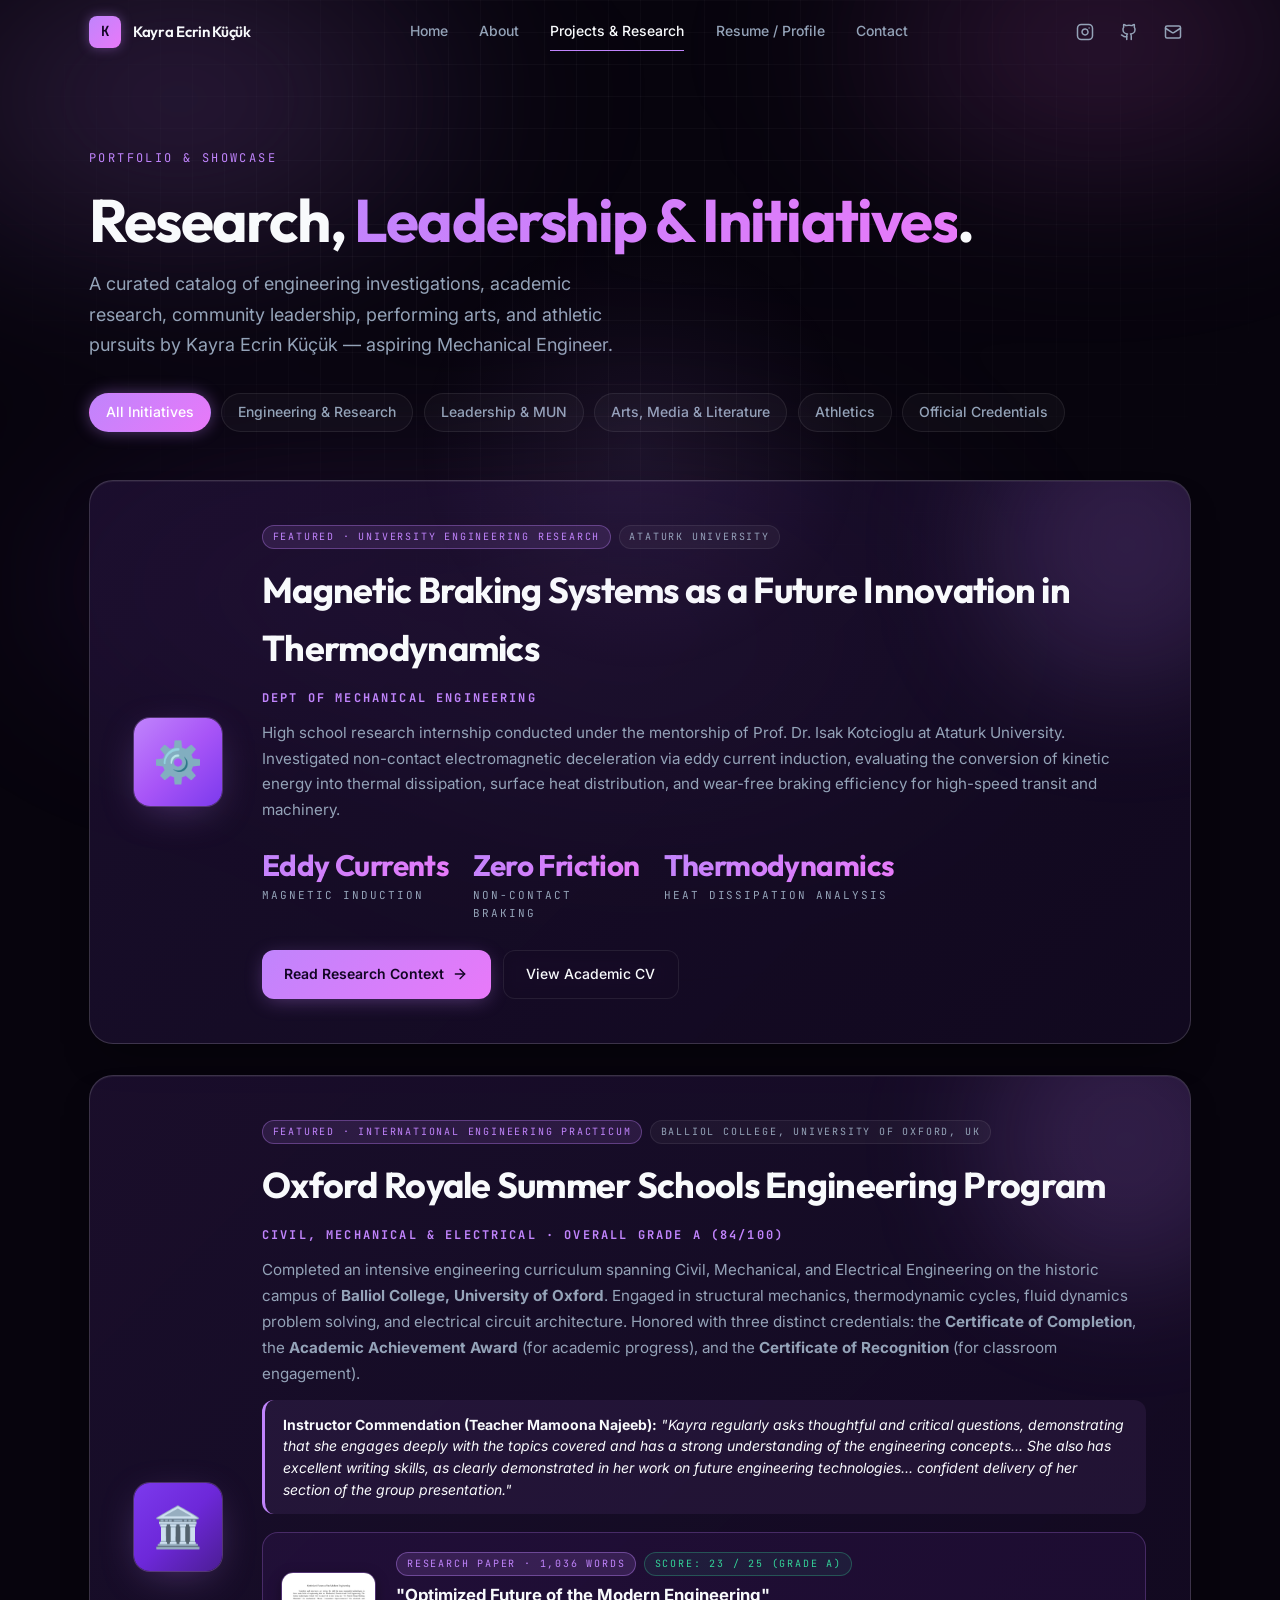
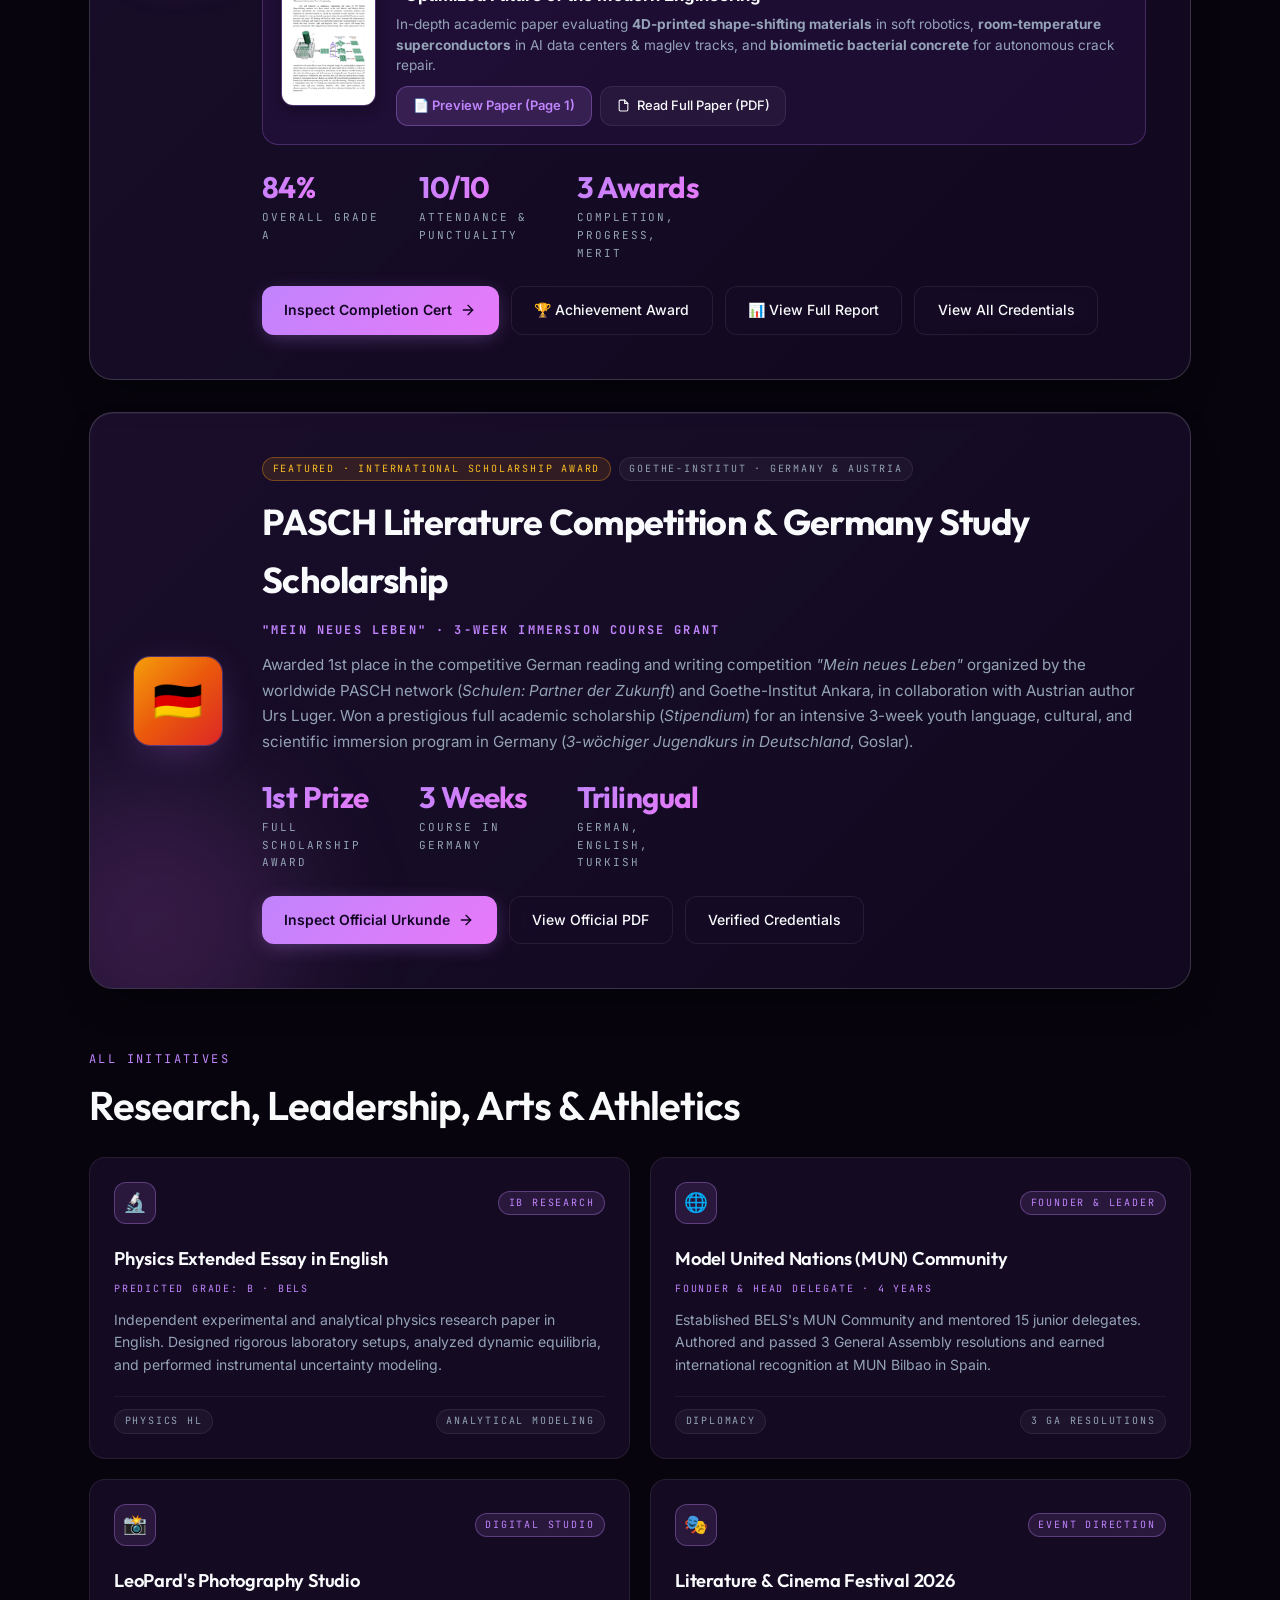
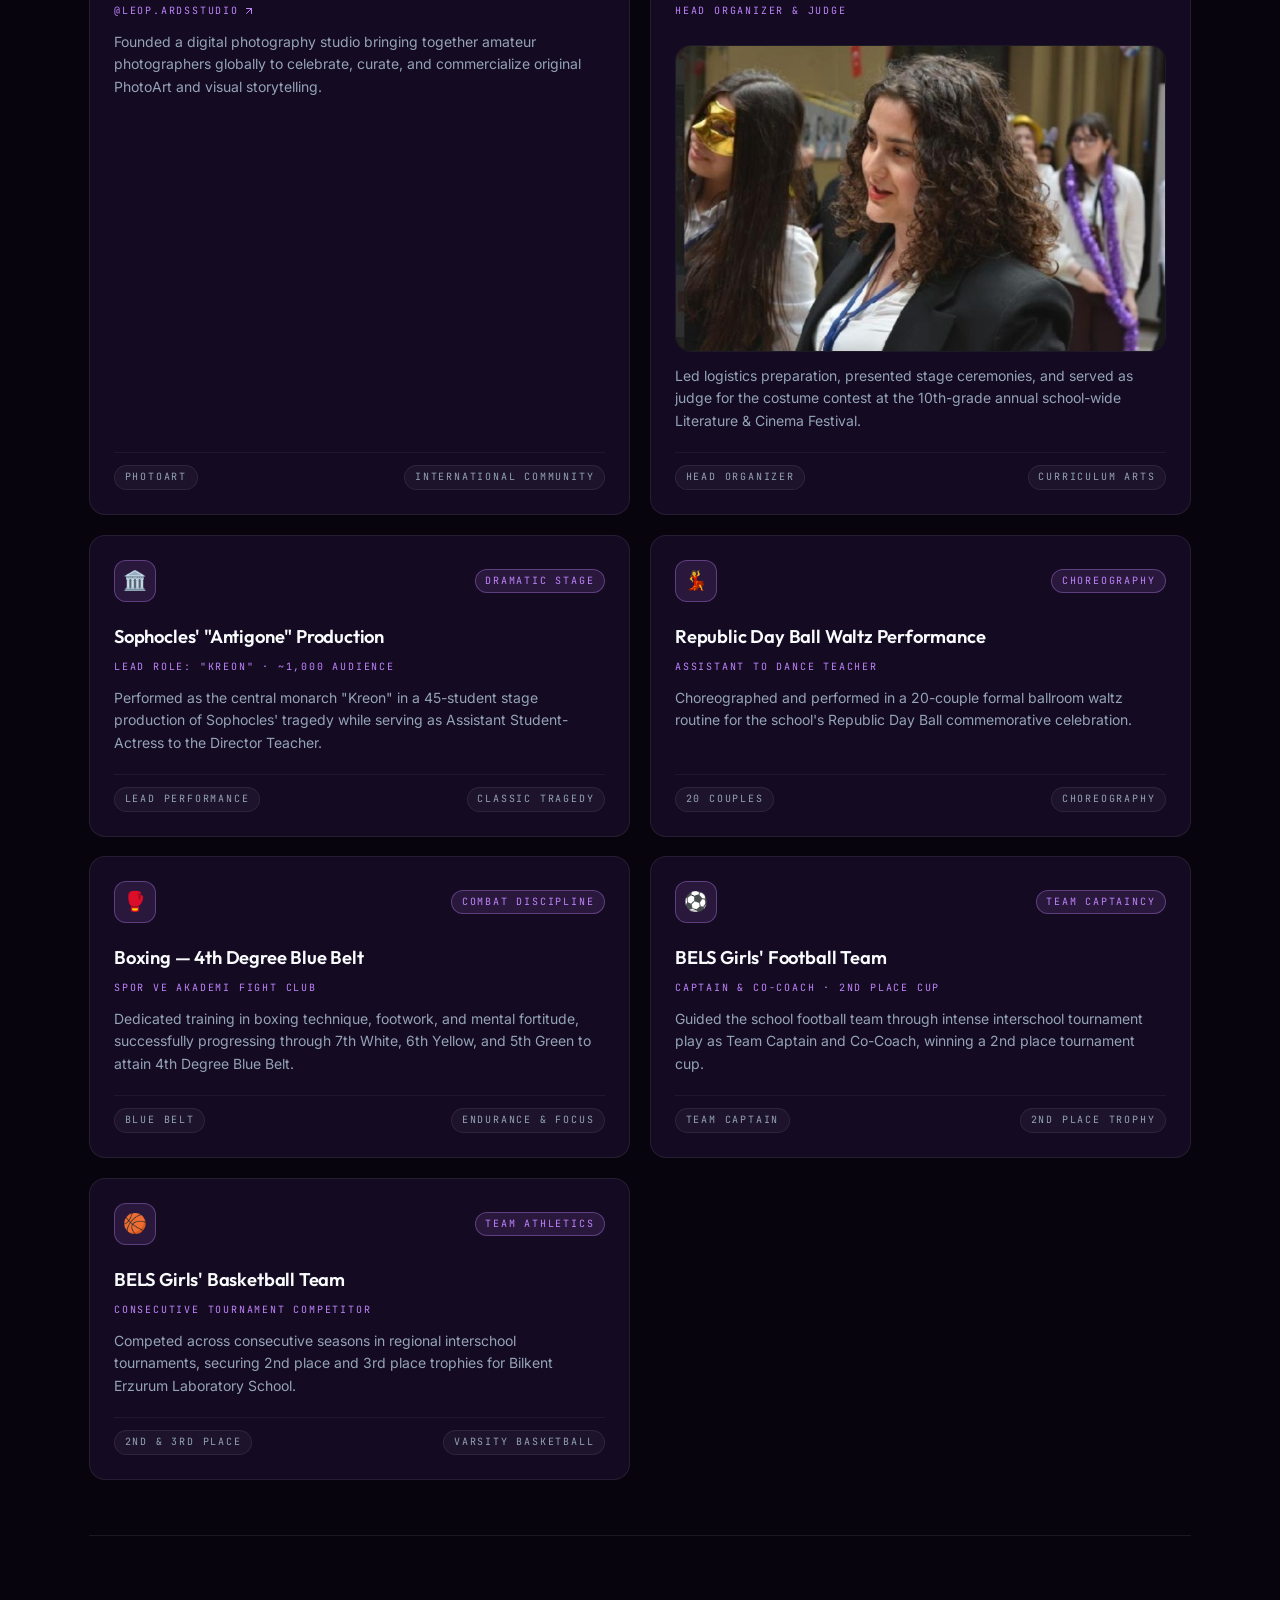
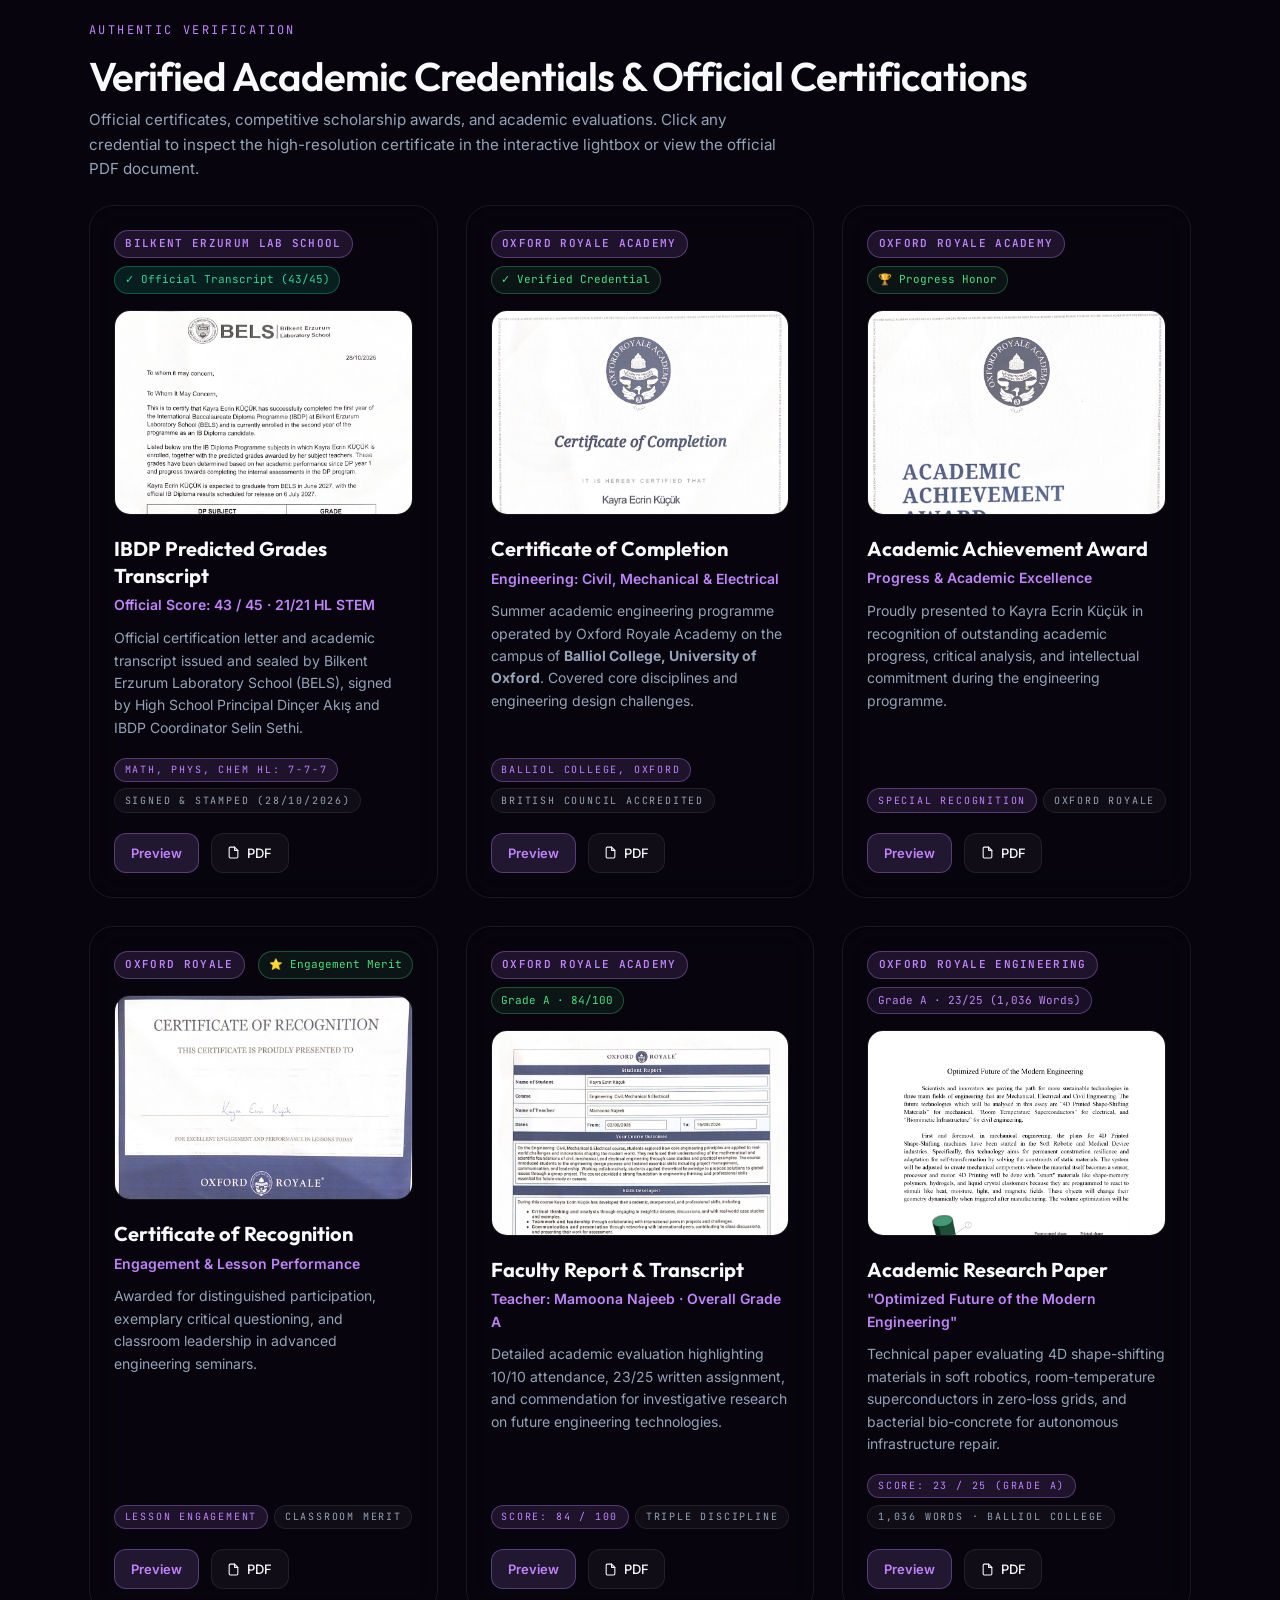
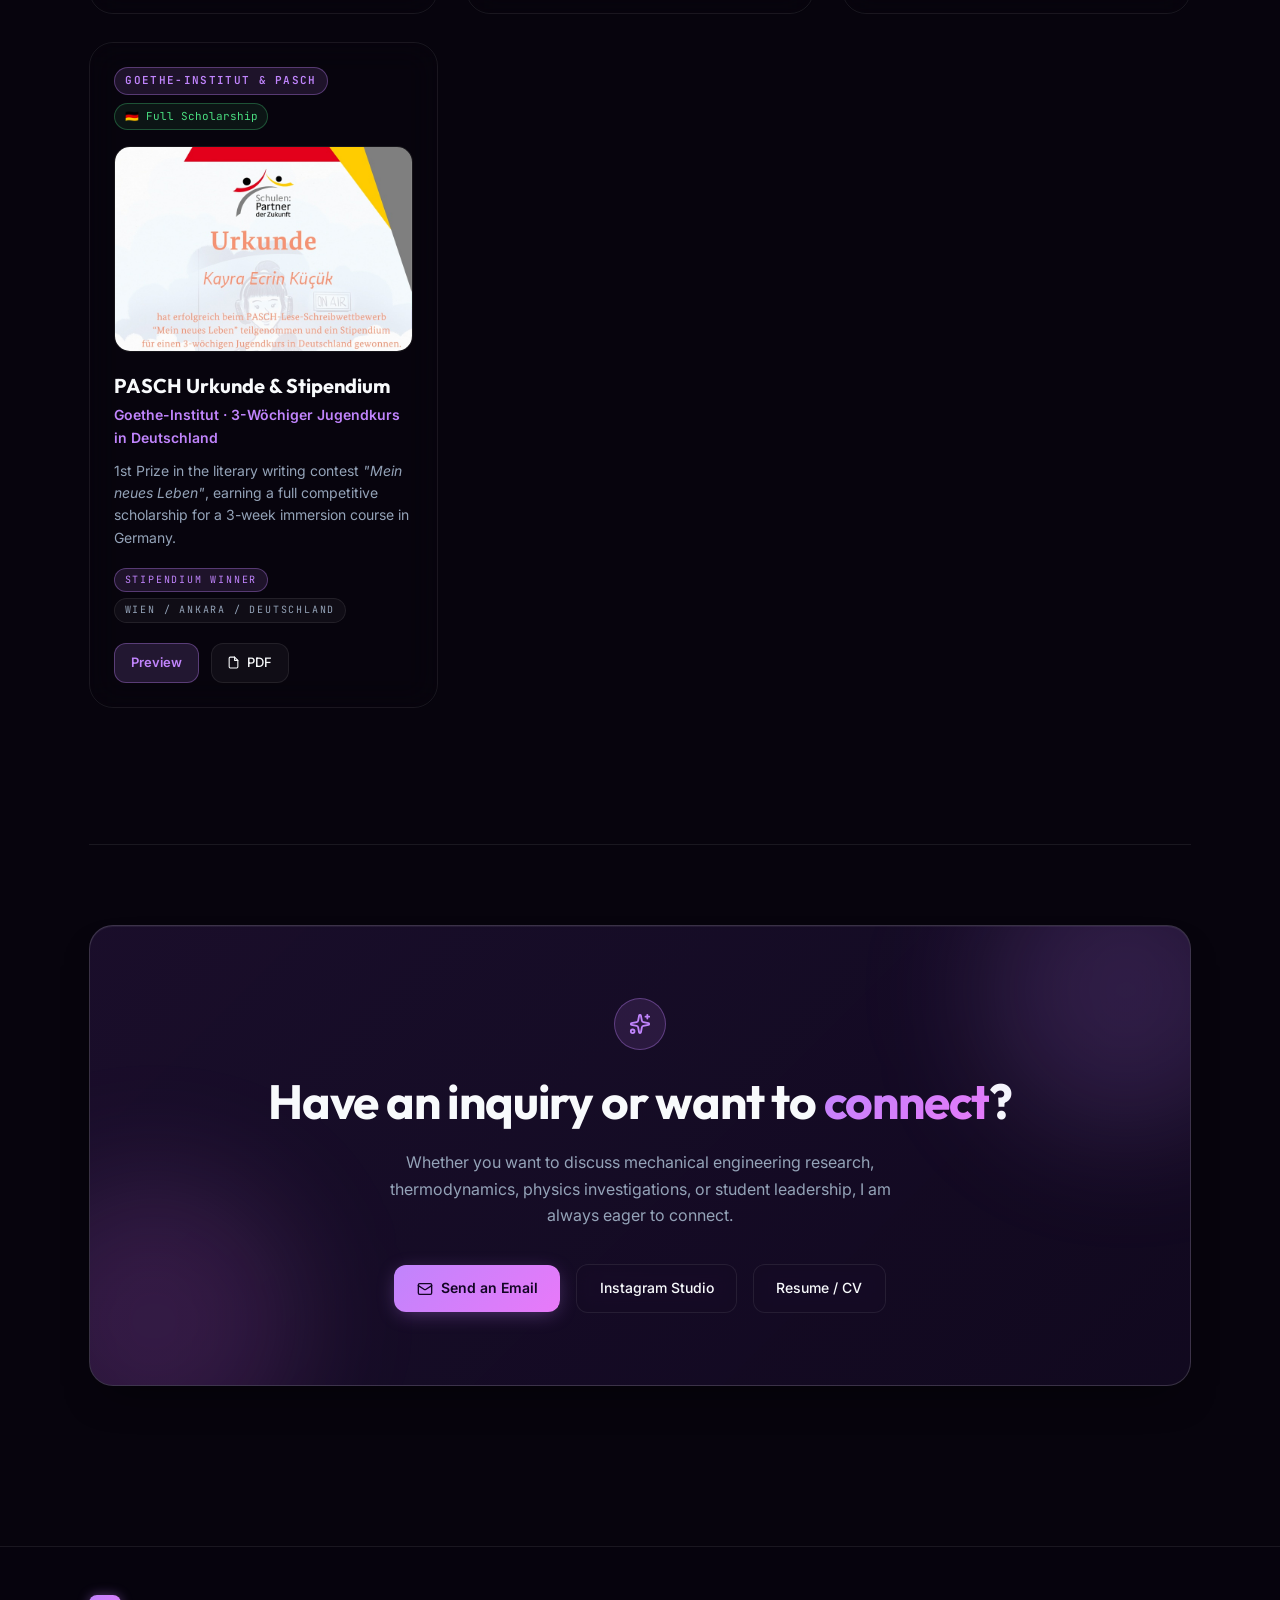
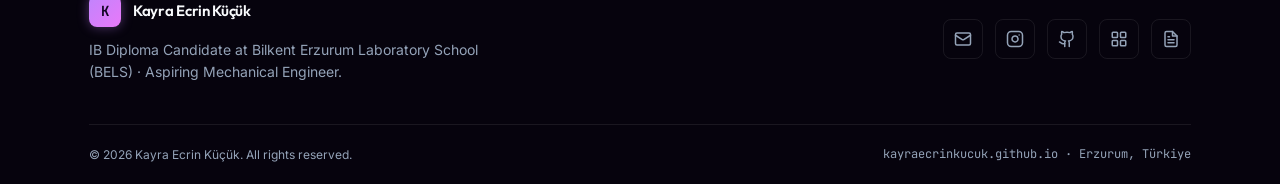
==== commit 51d841db: "new change" ====
--- a/projects.html
+++ b/projects.html
@@ -239,6 +239,47 @@
                                 <em>"Kayra regularly asks thoughtful and critical questions, demonstrating that she engages deeply with the topics covered and has a strong understanding of the engineering concepts... She also has excellent writing skills, as clearly demonstrated in her work on future engineering technologies... confident delivery of her section of the group presentation."</em>
                             </div>
 
+                            <!-- Featured Research Paper Callout -->
+                            <div class="featured-paper-box" style="margin-top: 1.15rem; padding: 1.15rem; background: rgba(147, 51, 234, 0.08); border: 1px solid rgba(192, 132, 252, 0.25); border-radius: var(--radius-lg); display: flex; gap: 1.25rem; align-items: center; flex-wrap: wrap;">
+                                <div style="flex: 0 0 95px; width: 95px; aspect-ratio: 1 / 1.414; border-radius: var(--radius-md); overflow: hidden; border: 1px solid rgba(192, 132, 252, 0.3); box-shadow: 0 4px 14px rgba(0,0,0,0.3); cursor: pointer;"
+                                    data-cert-img="src/research/oxford_future_engineering_essay_p1.jpg"
+                                    data-cert-title="Academic Research Paper: 'Optimized Future of the Modern Engineering'"
+                                    data-cert-issuer="Oxford Royale Summer Schools · Engineering (Balliol College, Oxford)"
+                                    data-cert-date="August 2026"
+                                    data-cert-pdf="docs/research/oxford_future_engineering_technologies_essay.pdf"
+                                    data-cert-notes="Written Assignment on Future Engineering Technologies by Kayra Ecrin Küçük (Score: 23/25, Grade A; 1,036 words). Analyzes 4D Printed Shape-Shifting Materials, Room-Temperature Superconductors (lossless energy transmission, diamond anvil cells, maglevs), and Biomimetic Infrastructure (autonomous bacterial self-healing concrete).">
+                                    <img src="src/research/oxford_future_engineering_essay_p1.jpg" alt="Research Essay Cover" style="width: 100%; height: 100%; object-fit: cover;">
+                                </div>
+                                <div style="flex: 1; min-width: 220px;">
+                                    <div style="display: flex; gap: 0.5rem; flex-wrap: wrap; align-items: center; margin-bottom: 0.35rem;">
+                                        <span class="tag-badge" style="background: rgba(192, 132, 252, 0.15); border-color: rgba(192, 132, 252, 0.4); color: #c084fc;">Research Paper · 1,036 Words</span>
+                                        <span class="tag-badge-muted" style="color: #34d399; border-color: rgba(52, 211, 153, 0.3); background: rgba(52, 211, 153, 0.08);">Score: 23 / 25 (Grade A)</span>
+                                    </div>
+                                    <h4 style="font-size: 1.05rem; margin-bottom: 0.35rem; color: var(--foreground);">"Optimized Future of the Modern Engineering"</h4>
+                                    <p style="font-size: 0.85rem; color: var(--muted-foreground); margin-bottom: 0.65rem; line-height: 1.5;">
+                                        In-depth academic paper evaluating <strong>4D-printed shape-shifting materials</strong> in soft robotics, <strong>room-temperature superconductors</strong> in AI data centers & maglev tracks, and <strong>biomimetic bacterial concrete</strong> for autonomous crack repair.
+                                    </p>
+                                    <div style="display: flex; gap: 0.5rem; flex-wrap: wrap;">
+                                        <button type="button" class="btn-cert-preview"
+                                            data-cert-img="src/research/oxford_future_engineering_essay_p1.jpg"
+                                            data-cert-title="Academic Research Paper: 'Optimized Future of the Modern Engineering'"
+                                            data-cert-issuer="Oxford Royale Summer Schools · Engineering (Balliol College, Oxford)"
+                                            data-cert-date="August 2026"
+                                            data-cert-pdf="docs/research/oxford_future_engineering_technologies_essay.pdf"
+                                            data-cert-notes="Written Assignment on Future Engineering Technologies (Score: 23/25, Grade A; 1,036 words). Analyzes 4D Printed Shape-Shifting Materials, Room-Temperature Superconductors, and Biomimetic Infrastructure.">
+                                            <span>📄 Preview Paper (Page 1)</span>
+                                        </button>
+                                        <a href="docs/research/oxford_future_engineering_technologies_essay.pdf" target="_blank" rel="noopener noreferrer" class="btn-cert-pdf">
+                                            <svg xmlns="http://www.w3.org/2000/svg" width="13" height="13" viewBox="0 0 24 24" fill="none" stroke="currentColor" stroke-width="2" stroke-linecap="round" stroke-linejoin="round">
+                                                <path d="M14 2H6a2 2 0 0 0-2 2v16a2 2 0 0 0 2 2h12a2 2 0 0 0 2-2V8z"></path>
+                                                <polyline points="14 2 14 8 20 8"></polyline>
+                                            </svg>
+                                            <span>Read Full Paper (PDF)</span>
+                                        </a>
+                                    </div>
+                                </div>
+                            </div>
+
                             <div class="featured-stats-row">
                                 <div class="stat-item">
                                     <span class="stat-number" style="font-size: 1.85rem;"><span
@@ -459,6 +500,25 @@
                             <span class="spotlight-link-tag">
                                 Head Organizer & Judge
                             </span>
+                            <div class="cert-thumb-container" style="aspect-ratio: 16 / 10; margin: 0.85rem 0;"
+                                data-cert-img="src/kayra_literature_festival.jpg"
+                                data-cert-title="Literature & Cinema Festival 2026 — Head Organizer & Judge"
+                                data-cert-issuer="Bilkent Erzurum Laboratory School (BELS)"
+                                data-cert-date="2026"
+                                data-cert-notes="Kayra Ecrin Küçük presenting and presiding as Head Organizer and Costume Contest Judge during the school-wide Literature & Cinema Festival.">
+                                <img src="src/kayra_literature_festival.jpg" alt="Kayra Ecrin Küçük at Literature Festival" class="cert-thumb-img" loading="lazy" style="object-position: center 25%;">
+                                <div class="cert-thumb-overlay">
+                                    <span class="cert-overlay-action">
+                                        <svg xmlns="http://www.w3.org/2000/svg" width="14" height="14" viewBox="0 0 24 24" fill="none" stroke="currentColor" stroke-width="2" stroke-linecap="round" stroke-linejoin="round">
+                                            <circle cx="11" cy="11" r="8"></circle>
+                                            <line x1="21" y1="21" x2="16.65" y2="16.65"></line>
+                                            <line x1="11" y1="8" x2="11" y2="14"></line>
+                                            <line x1="8" y1="11" x2="14" y2="11"></line>
+                                        </svg>
+                                        <span>View Event Photo</span>
+                                    </span>
+                                </div>
+                            </div>
                             <p class="spotlight-desc">
                                 Led logistics preparation, presented stage ceremonies, and served as judge for the costume contest at the 10th-grade annual school-wide Literature & Cinema Festival.
                             </p>
@@ -587,7 +647,62 @@
                 </div>
 
                 <div class="cert-grid">
-                    <!-- Cert 1: Oxford Certificate of Completion -->
+                    <!-- Cert 1: BELS Official IBDP Predicted Grades Certificate -->
+                    <div class="cert-card spotlight-card">
+                        <div class="cert-badge-row">
+                            <span class="cert-issuer-pill">Bilkent Erzurum Lab School</span>
+                            <span class="cert-verified-pill" style="background: rgba(16, 185, 129, 0.15); border-color: rgba(16, 185, 129, 0.4); color: #34d399;">✓ Official Transcript (43/45)</span>
+                        </div>
+                        <div class="cert-thumb-container"
+                            data-cert-img="src/certificates/bels_ib_predicted_grades.jpg"
+                            data-cert-title="Official IB Diploma Programme Predicted Grades Transcript (43 / 45)"
+                            data-cert-issuer="Bilkent Erzurum Laboratory School (BELS) · Principal Dinçer Akış & Coordinator Selin Sethi"
+                            data-cert-date="28 October 2026"
+                            data-cert-pdf="docs/certificates/bels_ib_predicted_grades.pdf"
+                            data-cert-notes="Official certified IB Diploma Programme predicted grades transcript issued and sealed by Bilkent Erzurum Laboratory School (BELS) on 28/10/2026. Confirms predicted score of 43/45 with a perfect 21/21 in Higher Level STEM (Mathematics HL: 7, Physics HL: 7, Chemistry HL: 7; Turkish A Lit SL: 7, Turkey in 20th Century SL: 7, English A Lang&Lit SL: 6; TOK Grade B, Physics EE Grade B). Signed by IBDP Coordinator Selin Sethi and High School Principal Dinçer Akış. Expected graduation June 2027.">
+                            <img src="src/certificates/bels_ib_predicted_grades.jpg" alt="BELS Official IBDP Predicted Grades Certificate" class="cert-thumb-img" loading="lazy">
+                            <div class="cert-thumb-overlay">
+                                <span class="cert-overlay-action">
+                                    <svg xmlns="http://www.w3.org/2000/svg" width="14" height="14" viewBox="0 0 24 24" fill="none" stroke="currentColor" stroke-width="2" stroke-linecap="round" stroke-linejoin="round">
+                                        <circle cx="11" cy="11" r="8"></circle>
+                                        <line x1="21" y1="21" x2="16.65" y2="16.65"></line>
+                                        <line x1="11" y1="8" x2="11" y2="14"></line>
+                                        <line x1="8" y1="11" x2="14" y2="11"></line>
+                                    </svg>
+                                    <span>Inspect Certificate</span>
+                                </span>
+                            </div>
+                        </div>
+                        <h3 class="cert-title">IBDP Predicted Grades Transcript</h3>
+                        <div class="cert-subtitle">Official Score: 43 / 45 · 21/21 HL STEM</div>
+                        <p class="cert-desc">
+                            Official certification letter and academic transcript issued and sealed by Bilkent Erzurum Laboratory School (BELS), signed by High School Principal Dinçer Akış and IBDP Coordinator Selin Sethi.
+                        </p>
+                        <div class="cert-meta-tags">
+                            <span class="tag-badge">Math, Phys, Chem HL: 7-7-7</span>
+                            <span class="tag-badge-muted">Signed & Stamped (28/10/2026)</span>
+                        </div>
+                        <div class="cert-actions-row">
+                            <button type="button" class="btn-cert-preview"
+                                data-cert-img="src/certificates/bels_ib_predicted_grades.jpg"
+                                data-cert-title="Official IB Diploma Programme Predicted Grades Transcript (43 / 45)"
+                                data-cert-issuer="Bilkent Erzurum Laboratory School (BELS) · Principal Dinçer Akış & Coordinator Selin Sethi"
+                                data-cert-date="28 October 2026"
+                                data-cert-pdf="docs/certificates/bels_ib_predicted_grades.pdf"
+                                data-cert-notes="Official certified IB Diploma Programme predicted grades transcript issued and sealed by Bilkent Erzurum Laboratory School (BELS) on 28/10/2026. Confirms predicted score of 43/45 with a perfect 21/21 in Higher Level STEM (Mathematics HL: 7, Physics HL: 7, Chemistry HL: 7; Turkish A Lit SL: 7, Turkey in 20th Century SL: 7, English A Lang&Lit SL: 6; TOK Grade B, Physics EE Grade B). Signed by IBDP Coordinator Selin Sethi and High School Principal Dinçer Akış. Expected graduation June 2027.">
+                                <span>Preview</span>
+                            </button>
+                            <a href="docs/certificates/bels_ib_predicted_grades.pdf" target="_blank" rel="noopener noreferrer" class="btn-cert-pdf">
+                                <svg xmlns="http://www.w3.org/2000/svg" width="13" height="13" viewBox="0 0 24 24" fill="none" stroke="currentColor" stroke-width="2" stroke-linecap="round" stroke-linejoin="round">
+                                    <path d="M14 2H6a2 2 0 0 0-2 2v16a2 2 0 0 0 2 2h12a2 2 0 0 0 2-2V8z"></path>
+                                    <polyline points="14 2 14 8 20 8"></polyline>
+                                </svg>
+                                <span>PDF</span>
+                            </a>
+                        </div>
+                    </div>
+
+                    <!-- Cert 2: Oxford Certificate of Completion -->
                     <div class="cert-card spotlight-card">
                         <div class="cert-badge-row">
                             <span class="cert-issuer-pill">Oxford Royale Academy</span>
@@ -807,7 +922,62 @@
                         </div>
                     </div>
 
-                    <!-- Cert 5: PASCH Goethe-Institut Urkunde -->
+                    <!-- Cert 5: Oxford Engineering Research Paper -->
+                    <div class="cert-card spotlight-card">
+                        <div class="cert-badge-row">
+                            <span class="cert-issuer-pill">Oxford Royale Engineering</span>
+                            <span class="cert-verified-pill" style="color: #c084fc; border-color: rgba(192, 132, 252, 0.35); background: rgba(192, 132, 252, 0.1);">Grade A · 23/25 (1,036 Words)</span>
+                        </div>
+                        <div class="cert-thumb-container"
+                            data-cert-img="src/research/oxford_future_engineering_essay_p1.jpg"
+                            data-cert-title="Academic Research Paper: 'Optimized Future of the Modern Engineering'"
+                            data-cert-issuer="Oxford Royale Summer Schools · Balliol College, University of Oxford"
+                            data-cert-date="August 2026"
+                            data-cert-pdf="docs/research/oxford_future_engineering_technologies_essay.pdf"
+                            data-cert-notes="Written Assignment on Future Engineering Technologies by Kayra Ecrin Küçük (1,036 words; Score: 23/25 Grade A). In-depth technical analysis of 4D Printed Shape-Shifting Materials, Room-Temperature Superconductors (diamond anvil cell synthesis & hydride physics), and Biomimetic Infrastructure (autonomous bacterial self-healing concrete). Commended by Teacher Mamoona Najeeb.">
+                            <img src="src/research/oxford_future_engineering_essay_p1.jpg" alt="Oxford Engineering Research Paper Cover" class="cert-thumb-img" loading="lazy">
+                            <div class="cert-thumb-overlay">
+                                <span class="cert-overlay-action">
+                                    <svg xmlns="http://www.w3.org/2000/svg" width="14" height="14" viewBox="0 0 24 24" fill="none" stroke="currentColor" stroke-width="2" stroke-linecap="round" stroke-linejoin="round">
+                                        <circle cx="11" cy="11" r="8"></circle>
+                                        <line x1="21" y1="21" x2="16.65" y2="16.65"></line>
+                                        <line x1="11" y1="8" x2="11" y2="14"></line>
+                                        <line x1="8" y1="11" x2="14" y2="11"></line>
+                                    </svg>
+                                    <span>Inspect Paper</span>
+                                </span>
+                            </div>
+                        </div>
+                        <h3 class="cert-title">Academic Research Paper</h3>
+                        <div class="cert-subtitle">"Optimized Future of the Modern Engineering"</div>
+                        <p class="cert-desc">
+                            Technical paper evaluating 4D shape-shifting materials in soft robotics, room-temperature superconductors in zero-loss grids, and bacterial bio-concrete for autonomous infrastructure repair.
+                        </p>
+                        <div class="cert-meta-tags">
+                            <span class="tag-badge">Score: 23 / 25 (Grade A)</span>
+                            <span class="tag-badge-muted">1,036 Words · Balliol College</span>
+                        </div>
+                        <div class="cert-actions-row">
+                            <button type="button" class="btn-cert-preview"
+                                data-cert-img="src/research/oxford_future_engineering_essay_p1.jpg"
+                                data-cert-title="Academic Research Paper: 'Optimized Future of the Modern Engineering'"
+                                data-cert-issuer="Oxford Royale Summer Schools · Balliol College, University of Oxford"
+                                data-cert-date="August 2026"
+                                data-cert-pdf="docs/research/oxford_future_engineering_technologies_essay.pdf"
+                                data-cert-notes="Written Assignment on Future Engineering Technologies by Kayra Ecrin Küçük (1,036 words; Score: 23/25 Grade A). In-depth technical analysis of 4D Printed Shape-Shifting Materials, Room-Temperature Superconductors (diamond anvil cell synthesis & hydride physics), and Biomimetic Infrastructure (autonomous bacterial self-healing concrete). Commended by Teacher Mamoona Najeeb.">
+                                <span>Preview</span>
+                            </button>
+                            <a href="docs/research/oxford_future_engineering_technologies_essay.pdf" target="_blank" rel="noopener noreferrer" class="btn-cert-pdf">
+                                <svg xmlns="http://www.w3.org/2000/svg" width="13" height="13" viewBox="0 0 24 24" fill="none" stroke="currentColor" stroke-width="2" stroke-linecap="round" stroke-linejoin="round">
+                                    <path d="M14 2H6a2 2 0 0 0-2 2v16a2 2 0 0 0 2 2h12a2 2 0 0 0 2-2V8z"></path>
+                                    <polyline points="14 2 14 8 20 8"></polyline>
+                                </svg>
+                                <span>PDF</span>
+                            </a>
+                        </div>
+                    </div>
+
+                    <!-- Cert 6: PASCH Goethe-Institut Urkunde -->
                     <div class="cert-card spotlight-card">
                         <div class="cert-badge-row">
                             <span class="cert-issuer-pill">Goethe-Institut & PASCH</span>
--- a/css/style.css
+++ b/css/style.css
@@ -796,7 +796,7 @@
 
 @media (min-width: 992px) {
     .who-grid {
-        grid-template-columns: 1fr 220px;
+        grid-template-columns: 1fr 280px;
         gap: 3.5rem;
     }
 }
@@ -817,8 +817,9 @@
 
 .who-card-visual {
     position: relative;
-    max-width: 220px;
+    max-width: 280px;
     margin: 0 auto;
+    width: 100%;
 }
 
 .who-card-img-container {
@@ -828,18 +829,28 @@
     overflow: hidden;
     border-radius: var(--radius-xl);
     border: 1px solid var(--border-strong);
-    box-shadow: var(--shadow-card);
+    box-shadow: 0 16px 40px -10px rgba(147, 51, 234, 0.25);
+    background-color: var(--card);
 }
 
 .who-card-img {
     width: 100%;
     height: 100%;
     object-fit: cover;
+    object-position: center 20%;
     transition: transform 0.4s ease;
 }
 
 .who-card-visual:hover .who-card-img {
     transform: scale(1.04);
+}
+
+.who-card-img-container:hover .cert-thumb-overlay {
+    opacity: 1;
+}
+
+.who-card-img-container:hover .cert-overlay-action {
+    transform: translateY(0);
 }
 
 .who-card-chip {
